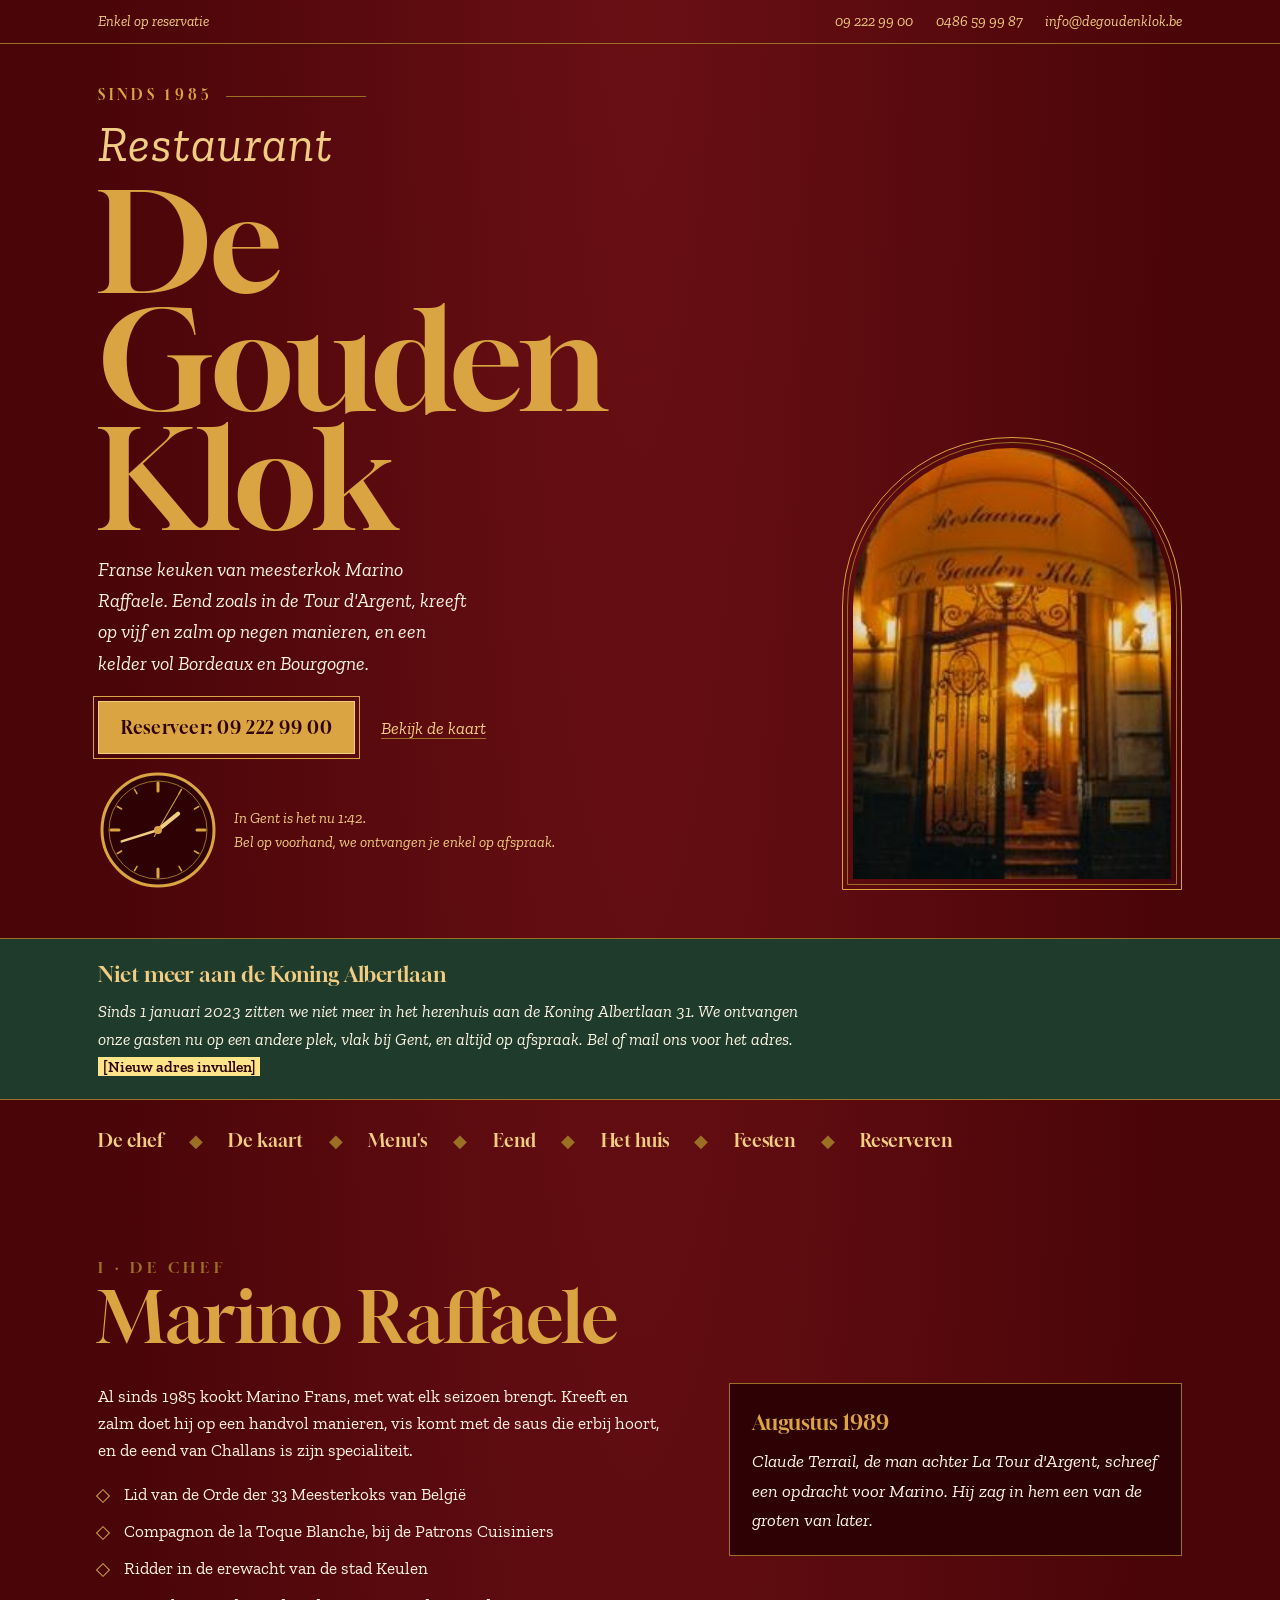
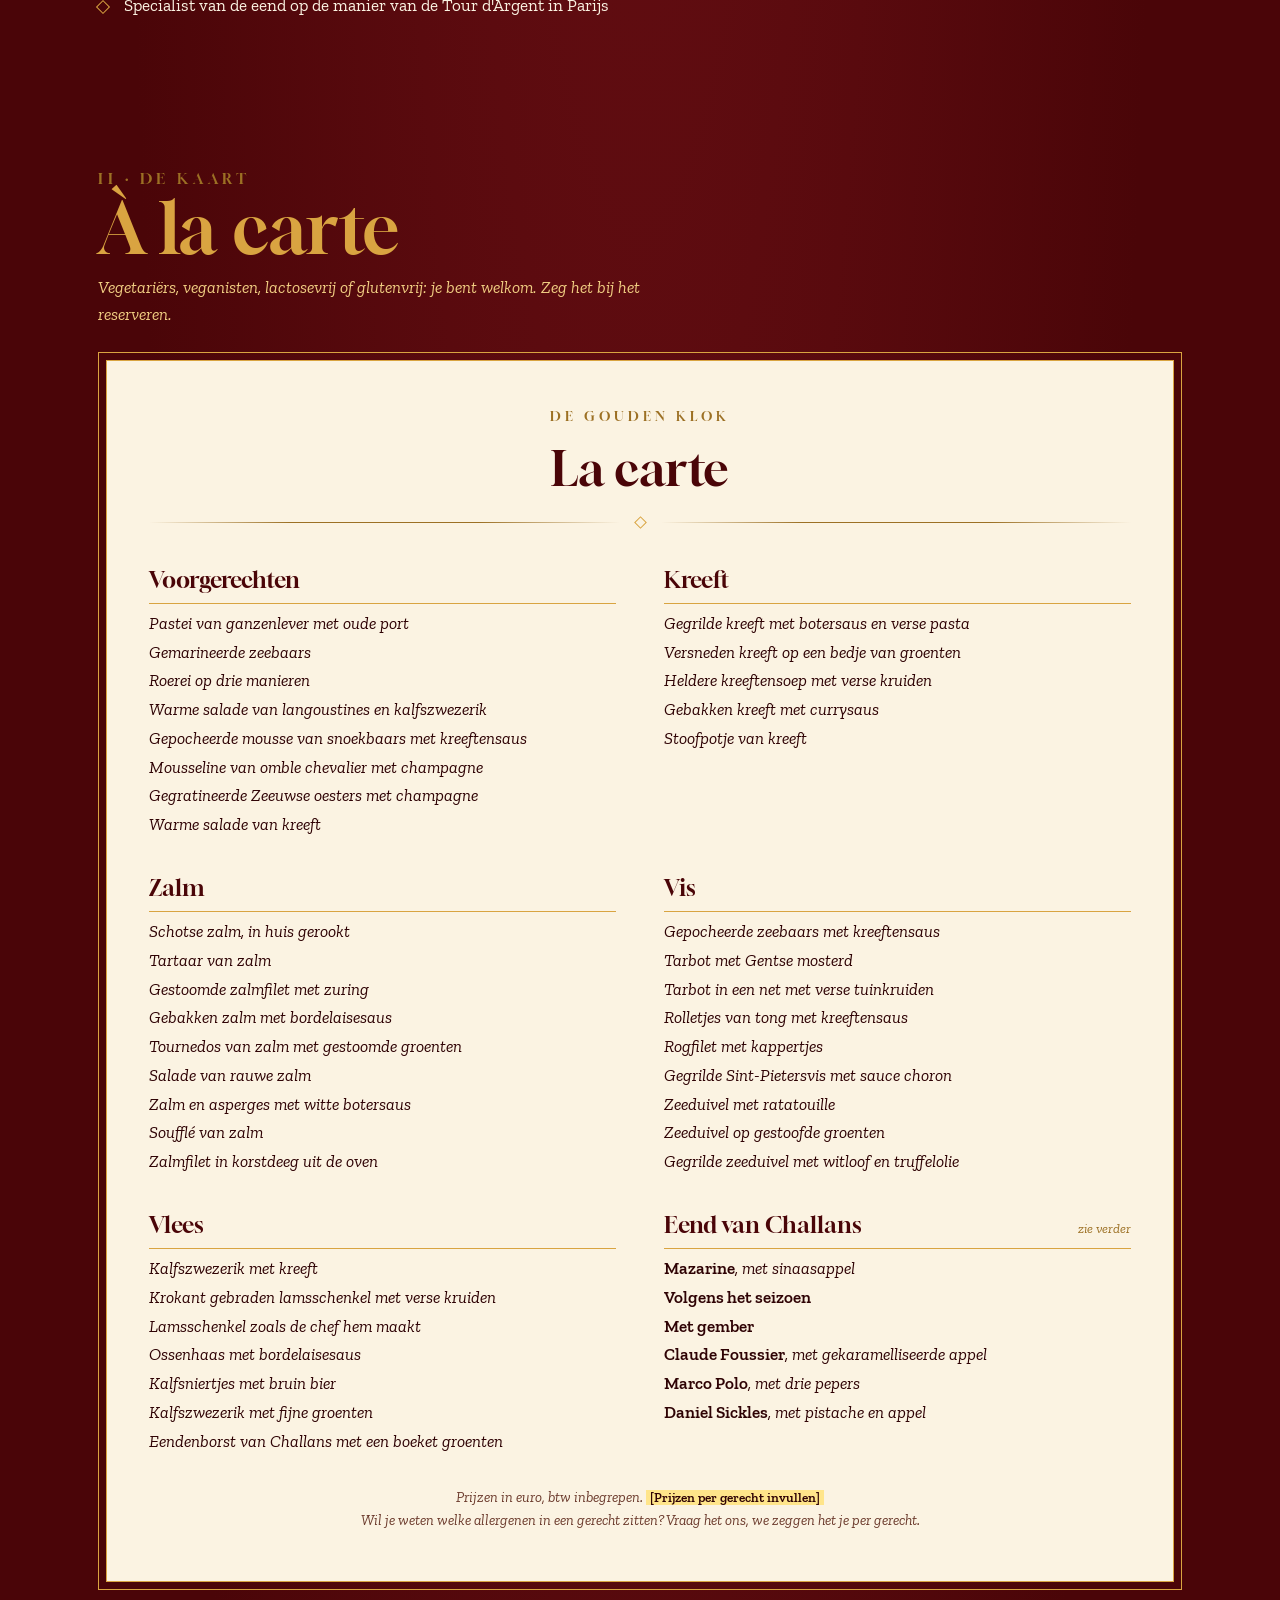
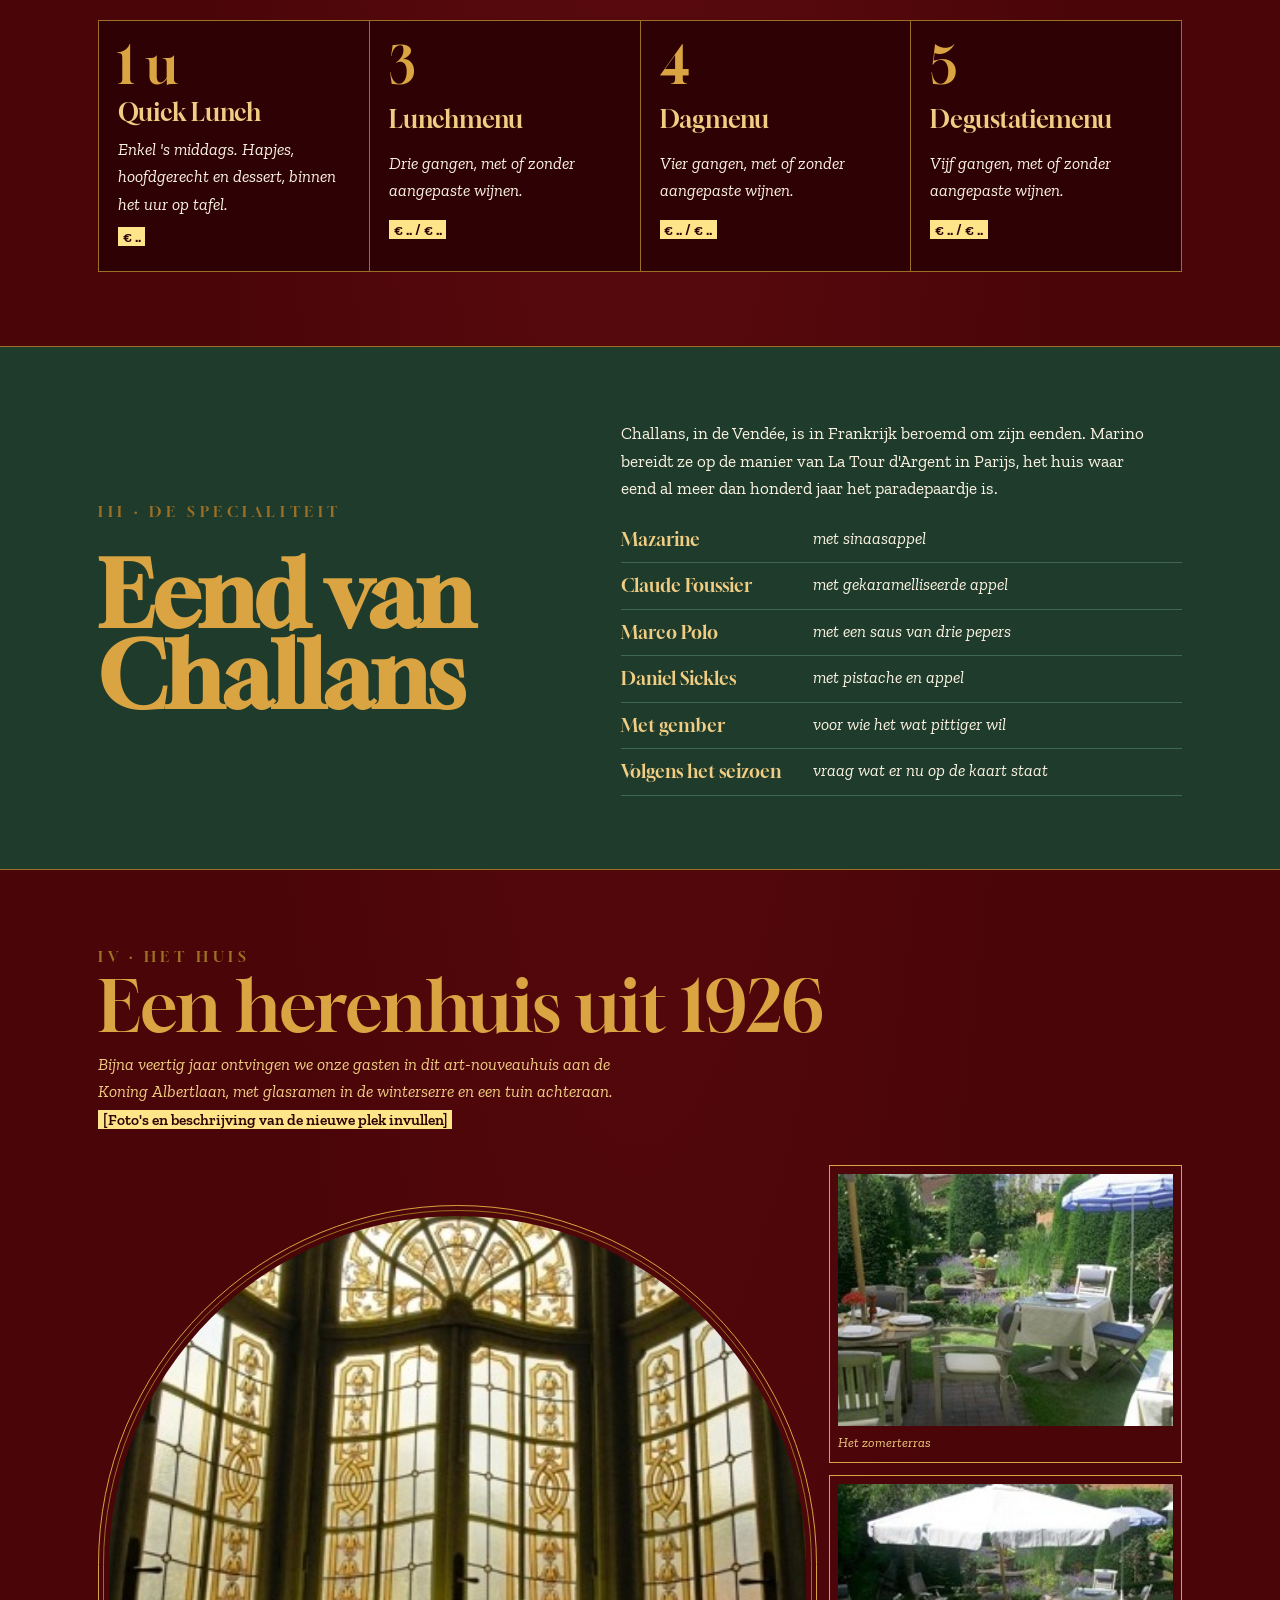
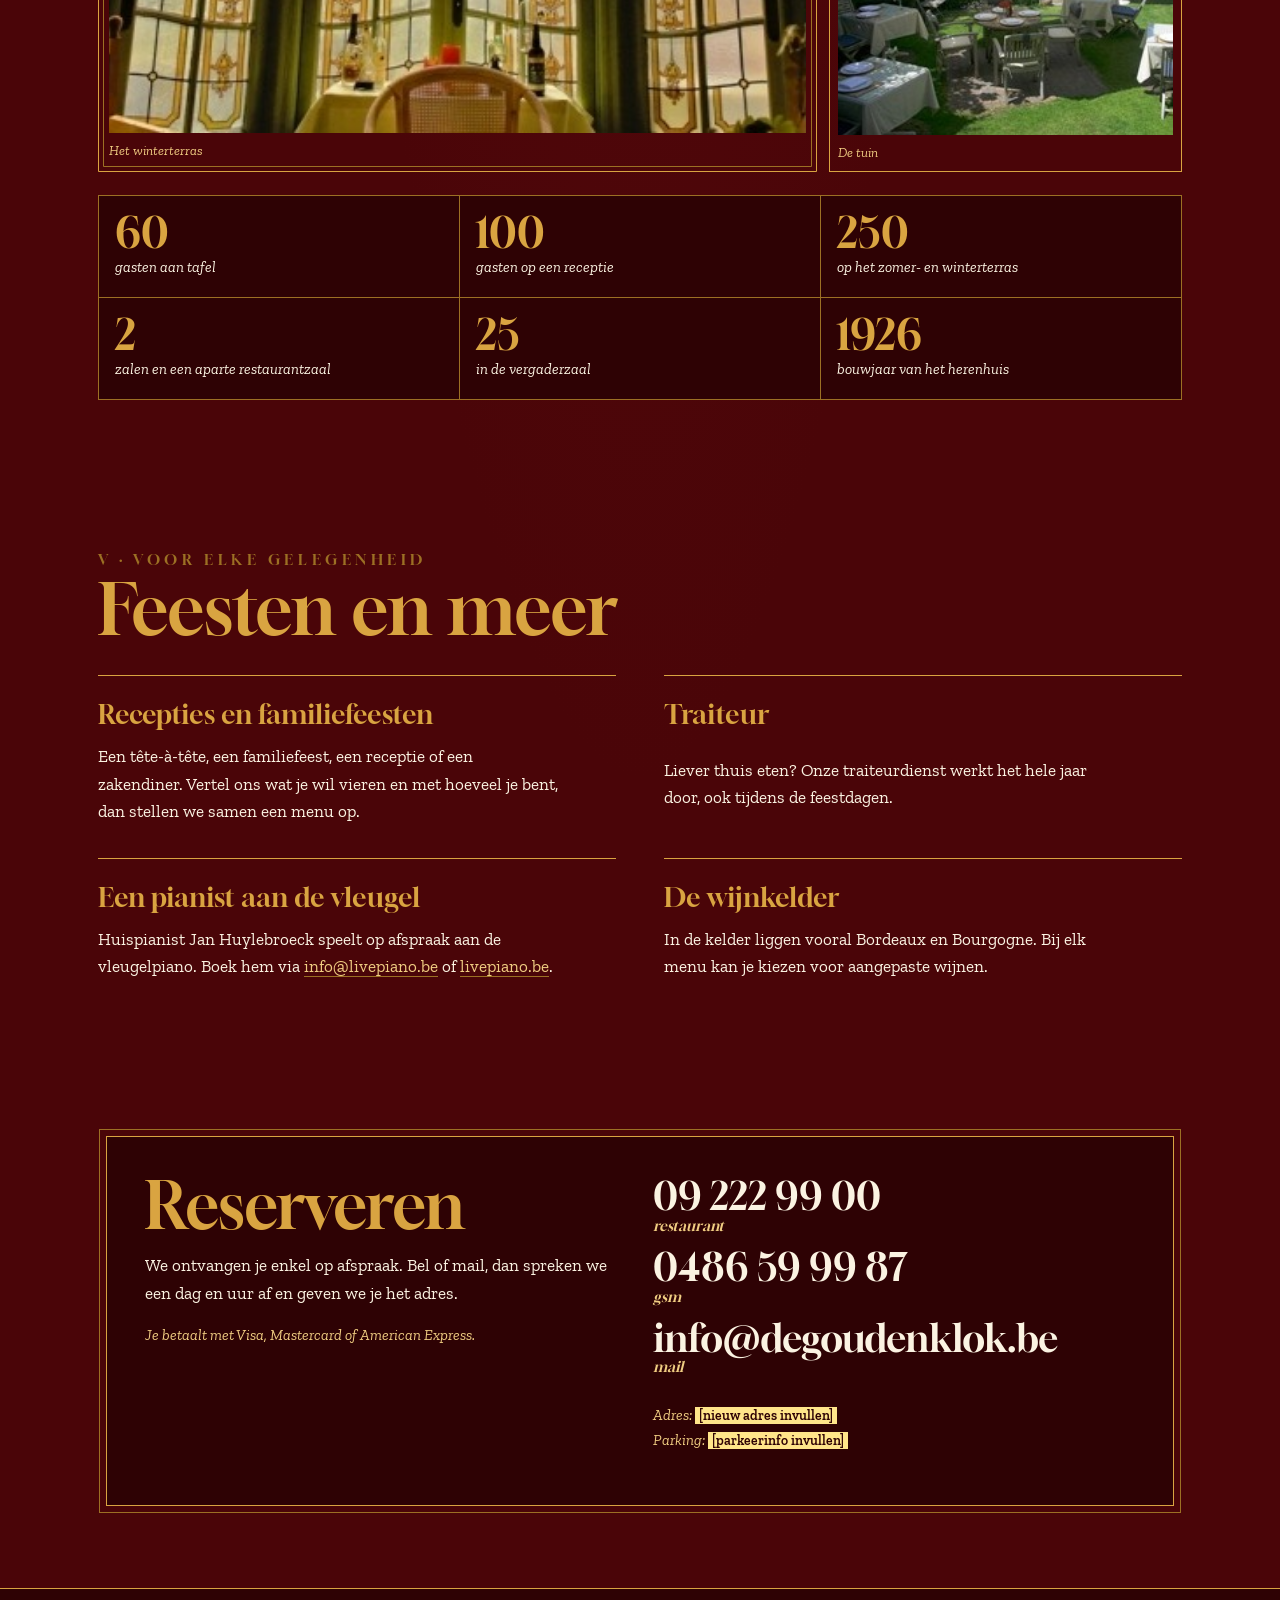
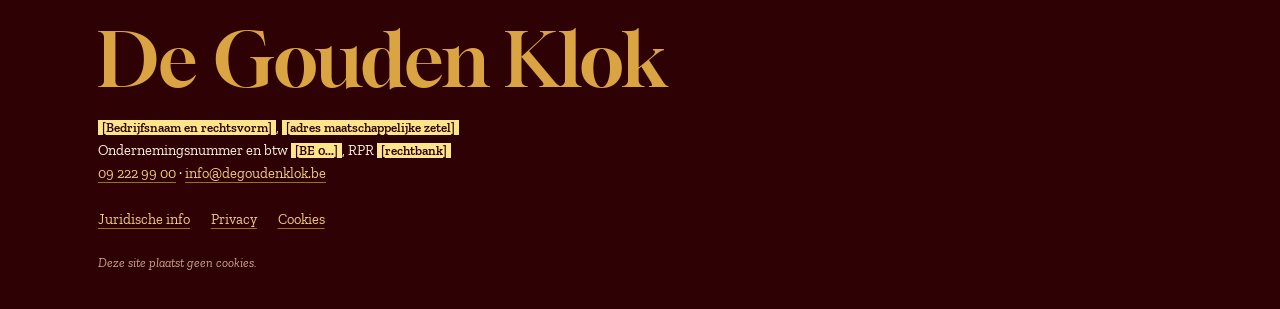
==== index.html @ b076da3f "Add files via upload" ====
<!doctype html>
<html lang="nl-BE">
<head>
<meta charset="utf-8">
<meta name="viewport" content="width=device-width, initial-scale=1, viewport-fit=cover">
<title>De Gouden Klok</title>
<meta name="claude:viewport-fit-sides" content="cover">
<meta name="description" content="De Gouden Klok, Frans restaurant van meesterkok Marino Raffaele sinds 1985. Eend van Challans, kreeft, zalm en vis. Enkel op reservatie: 09 222 99 00.">
<meta name="theme-color" content="#4A0508">
<link rel="icon" href="assets/img/klok.svg" type="image/svg+xml">
<link rel="stylesheet" href="assets/style.css">
</head>
<body>

<div class="lijn">
  <div class="wrap">
    <span>Enkel op reservatie</span>
    <span class="rechts">
      <a href="tel:+3292229900">09 222 99 00</a>
      <a href="tel:+32486599987">0486 59 99 87</a>
      <a href="mailto:info@degoudenklok.be">info@degoudenklok.be</a>
    </span>
  </div>
</div>

<header class="kop" id="top">
  <div class="wrap">
    <div class="kop-tekst">
      <p class="sinds">Sinds 1985</p>
      <h1><small>Restaurant</small>De Gouden Klok</h1>
      <p class="intro">Franse keuken van meesterkok Marino Raffaele. Eend zoals in de Tour d'Argent, kreeft op vijf en zalm op negen manieren, en een kelder vol Bordeaux en Bourgogne.</p>
      <div class="acties">
        <a class="knop" href="tel:+3292229900">Reserveer: 09 222 99 00</a>
        <a class="tekstlink" href="#kaart">Bekijk de kaart</a>
      </div>
      <div class="klok-hoek">
        <svg class="klok" viewBox="0 0 120 120" role="img" aria-label="Gouden klok met de huidige tijd in Gent" data-klok>
          <circle cx="60" cy="60" r="56" fill="#2E0204" stroke="#D9A441" stroke-width="3"/>
          <circle cx="60" cy="60" r="49" fill="none" stroke="#9C7024" stroke-width="1"/>
          <g stroke="#D9A441" stroke-linecap="round">
            <line x1="60" y1="13" x2="60" y2="21" stroke-width="3"/>
            <line x1="107" y1="60" x2="99" y2="60" stroke-width="3"/>
            <line x1="60" y1="107" x2="60" y2="99" stroke-width="3"/>
            <line x1="13" y1="60" x2="21" y2="60" stroke-width="3"/>
            <g stroke-width="1.5">
              <line x1="83.5" y1="19.3" x2="81" y2="23.6"/><line x1="100.7" y1="36.5" x2="96.4" y2="39"/>
              <line x1="100.7" y1="83.5" x2="96.4" y2="81"/><line x1="83.5" y1="100.7" x2="81" y2="96.4"/>
              <line x1="36.5" y1="100.7" x2="39" y2="96.4"/><line x1="19.3" y1="83.5" x2="23.6" y2="81"/>
              <line x1="19.3" y1="36.5" x2="23.6" y2="39"/><line x1="36.5" y1="19.3" x2="39" y2="23.6"/>
            </g>
          </g>
          <line class="wijzer" data-uur x1="60" y1="60" x2="60" y2="34" stroke="#F0CD82" stroke-width="4" stroke-linecap="round"/>
          <line class="wijzer" data-min x1="60" y1="60" x2="60" y2="22" stroke="#F0CD82" stroke-width="2.5" stroke-linecap="round"/>
          <line class="wijzer sec" data-sec x1="60" y1="68" x2="60" y2="18" stroke="#D9A441" stroke-width="1"/>
          <circle cx="60" cy="60" r="4" fill="#D9A441"/>
        </svg>
        <p>In Gent is het nu <span data-tijd>&nbsp;</span>.<br>Bel op voorhand, we ontvangen je enkel op afspraak.</p>
      </div>
    </div>
    <figure class="boog"><img src="assets/img/voordeur-luifel.jpg" alt="De verlichte voordeur met smeedijzer en de luifel met 'Restaurant De Gouden Klok'"></figure>
  </div>
</header>

<aside class="melding" aria-labelledby="verhuis-titel">
  <div class="wrap">
    <b id="verhuis-titel">Niet meer aan de Koning Albertlaan</b>
    <p>Sinds 1 januari 2023 zitten we niet meer in het herenhuis aan de Koning Albertlaan 31. We ontvangen onze gasten nu op een andere plek, vlak bij Gent, en altijd op afspraak. Bel of mail ons voor het adres. <span class="invullen">[Nieuw adres invullen]</span></p>
  </div>
</aside>

<nav class="wrap tafel" aria-label="Op deze pagina">
  <a href="#chef">De chef</a><span>&#9670;</span>
  <a href="#kaart">De kaart</a><span>&#9670;</span>
  <a href="#menus">Menu's</a><span>&#9670;</span>
  <a href="#eend">Eend</a><span>&#9670;</span>
  <a href="#huis">Het huis</a><span>&#9670;</span>
  <a href="#feest">Feesten</a><span>&#9670;</span>
  <a href="#reserveren">Reserveren</a>
</nav>

<main>
  <section class="wrap sectie" id="chef" aria-labelledby="chef-titel">
    <div class="titel">
      <span class="nr">I &middot; De chef</span>
      <h2 id="chef-titel">Marino Raffaele</h2>
    </div>
    <div class="chef">
      <div class="chef-tekst">
        <p>Al sinds 1985 kookt Marino Frans, met wat elk seizoen brengt. Kreeft en zalm doet hij op een handvol manieren, vis komt met de saus die erbij hoort, en de eend van Challans is zijn specialiteit.</p>
        <ul class="titels">
          <li>Lid van de Orde der 33 Meesterkoks van België</li>
          <li>Compagnon de la Toque Blanche, bij de Patrons Cuisiniers</li>
          <li>Ridder in de erewacht van de stad Keulen</li>
          <li>Specialist van de eend op de manier van de Tour d'Argent in Parijs</li>
        </ul>
      </div>
      <div class="citaat">
        <span class="citaat-kop">Augustus 1989</span>
        Claude Terrail, de man achter La Tour d'Argent, schreef een opdracht voor Marino. Hij zag in hem een van de groten van later.
      </div>
    </div>
  </section>

  <section class="wrap sectie" id="kaart" aria-labelledby="kaart-titel">
    <div class="titel">
      <span class="nr">II &middot; De kaart</span>
      <h2 id="kaart-titel">&Agrave; la carte</h2>
      <p>Vegetariërs, veganisten, lactosevrij of glutenvrij: je bent welkom. Zeg het bij het reserveren.</p>
    </div>

    <div class="kaart">
      <div class="kaart-kop">
        <span class="klein">De Gouden Klok</span>
        <h3>La carte</h3>
        <div class="sier" aria-hidden="true"><i></i></div>
      </div>
      <div class="gangen">
        <div class="gang">
          <h4>Voorgerechten</h4>
          <ul>
            <li>Pastei van ganzenlever met oude port</li>
            <li>Gemarineerde zeebaars</li>
            <li>Roerei op drie manieren</li>
            <li>Warme salade van langoustines en kalfszwezerik</li>
            <li>Gepocheerde mousse van snoekbaars met kreeftensaus</li>
            <li>Mousseline van omble chevalier met champagne</li>
            <li>Gegratineerde Zeeuwse oesters met champagne</li>
            <li>Warme salade van kreeft</li>
          </ul>
        </div>
        <div class="gang">
          <h4>Kreeft</h4>
          <ul>
            <li>Gegrilde kreeft met botersaus en verse pasta</li>
            <li>Versneden kreeft op een bedje van groenten</li>
            <li>Heldere kreeftensoep met verse kruiden</li>
            <li>Gebakken kreeft met currysaus</li>
            <li>Stoofpotje van kreeft</li>
          </ul>
        </div>
        <div class="gang">
          <h4>Zalm</h4>
          <ul>
            <li>Schotse zalm, in huis gerookt</li>
            <li>Tartaar van zalm</li>
            <li>Gestoomde zalmfilet met zuring</li>
            <li>Gebakken zalm met bordelaisesaus</li>
            <li>Tournedos van zalm met gestoomde groenten</li>
            <li>Salade van rauwe zalm</li>
            <li>Zalm en asperges met witte botersaus</li>
            <li>Soufflé van zalm</li>
            <li>Zalmfilet in korstdeeg uit de oven</li>
          </ul>
        </div>
        <div class="gang">
          <h4>Vis</h4>
          <ul>
            <li>Gepocheerde zeebaars met kreeftensaus</li>
            <li>Tarbot met Gentse mosterd</li>
            <li>Tarbot in een net met verse tuinkruiden</li>
            <li>Rolletjes van tong met kreeftensaus</li>
            <li>Rogfilet met kappertjes</li>
            <li>Gegrilde Sint-Pietersvis met sauce choron</li>
            <li>Zeeduivel met ratatouille</li>
            <li>Zeeduivel op gestoofde groenten</li>
            <li>Gegrilde zeeduivel met witloof en truffelolie</li>
          </ul>
        </div>
        <div class="gang">
          <h4>Vlees</h4>
          <ul>
            <li>Kalfszwezerik met kreeft</li>
            <li>Krokant gebraden lamsschenkel met verse kruiden</li>
            <li>Lamsschenkel zoals de chef hem maakt</li>
            <li>Ossenhaas met bordelaisesaus</li>
            <li>Kalfsniertjes met bruin bier</li>
            <li>Kalfszwezerik met fijne groenten</li>
            <li>Eendenborst van Challans met een boeket groenten</li>
          </ul>
        </div>
        <div class="gang">
          <h4>Eend van Challans <small>zie verder</small></h4>
          <ul>
            <li><b>Mazarine</b>, met sinaasappel</li>
            <li><b>Volgens het seizoen</b></li>
            <li><b>Met gember</b></li>
            <li><b>Claude Foussier</b>, met gekaramelliseerde appel</li>
            <li><b>Marco Polo</b>, met drie pepers</li>
            <li><b>Daniel Sickles</b>, met pistache en appel</li>
          </ul>
        </div>
      </div>
      <p class="kaart-voet">Prijzen in euro, btw inbegrepen. <span class="invullen">[Prijzen per gerecht invullen]</span><br>Wil je weten welke allergenen in een gerecht zitten? Vraag het ons, we zeggen het je per gerecht.</p>
    </div>

    <div class="formules" id="menus">
      <div class="formule">
        <span class="gangen-aantal">1 u</span>
        <h3>Quick Lunch</h3>
        <p>Enkel 's middags. Hapjes, hoofdgerecht en dessert, binnen het uur op tafel.</p>
        <p class="prijs"><span class="invullen">&euro; ..</span></p>
      </div>
      <div class="formule">
        <span class="gangen-aantal">3</span>
        <h3>Lunchmenu</h3>
        <p>Drie gangen, met of zonder aangepaste wijnen.</p>
        <p class="prijs"><span class="invullen">&euro; .. / &euro; ..</span></p>
      </div>
      <div class="formule">
        <span class="gangen-aantal">4</span>
        <h3>Dagmenu</h3>
        <p>Vier gangen, met of zonder aangepaste wijnen.</p>
        <p class="prijs"><span class="invullen">&euro; .. / &euro; ..</span></p>
      </div>
      <div class="formule">
        <span class="gangen-aantal">5</span>
        <h3>Degustatiemenu</h3>
        <p>Vijf gangen, met of zonder aangepaste wijnen.</p>
        <p class="prijs"><span class="invullen">&euro; .. / &euro; ..</span></p>
      </div>
    </div>
  </section>

  <section class="eend sectie" id="eend" aria-labelledby="eend-titel">
    <div class="wrap eend-raster">
      <div>
        <div class="titel">
          <span class="nr">III &middot; De specialiteit</span>
        </div>
        <h2 class="groot" id="eend-titel">Eend van Challans</h2>
      </div>
      <div class="eend-tekst">
        <p>Challans, in de Vendée, is in Frankrijk beroemd om zijn eenden. Marino bereidt ze op de manier van La Tour d'Argent in Parijs, het huis waar eend al meer dan honderd jaar het paradepaardje is.</p>
        <ul class="eend-lijst">
          <li><b>Mazarine</b><span>met sinaasappel</span></li>
          <li><b>Claude Foussier</b><span>met gekaramelliseerde appel</span></li>
          <li><b>Marco Polo</b><span>met een saus van drie pepers</span></li>
          <li><b>Daniel Sickles</b><span>met pistache en appel</span></li>
          <li><b>Met gember</b><span>voor wie het wat pittiger wil</span></li>
          <li><b>Volgens het seizoen</b><span>vraag wat er nu op de kaart staat</span></li>
        </ul>
      </div>
    </div>
  </section>

  <section class="wrap sectie" id="huis" aria-labelledby="huis-titel">
    <div class="titel">
      <span class="nr">IV &middot; Het huis</span>
      <h2 id="huis-titel">Een herenhuis uit 1926</h2>
      <p>Bijna veertig jaar ontvingen we onze gasten in dit art-nouveauhuis aan de Koning Albertlaan, met glasramen in de winterserre en een tuin achteraan. <span class="invullen">[Foto's en beschrijving van de nieuwe plek invullen]</span></p>
    </div>
    <div class="huis">
      <div class="huis-fotos">
        <figure class="boog"><img src="assets/img/glasramen-winterterras.jpg" alt="Gedekte tafel voor hoge art-nouveau glasramen met gouden lood"><figcaption>Het winterterras</figcaption></figure>
        <figure class="vierkant"><img src="assets/img/zomerterras-tuin.jpg" alt="Gedekte tafels met witte tafellakens in de tuin, tussen hagen en lavendel"><figcaption>Het zomerterras</figcaption></figure>
        <figure class="vierkant"><img src="assets/img/zomerterras-parasols.jpg" alt="Tafels onder witte parasols op het gras in de tuin"><figcaption>De tuin</figcaption></figure>
      </div>
      <div class="cijfers">
        <div><b>60</b><span>gasten aan tafel</span></div>
        <div><b>100</b><span>gasten op een receptie</span></div>
        <div><b>250</b><span>op het zomer- en winterterras</span></div>
        <div><b>2</b><span>zalen en een aparte restaurantzaal</span></div>
        <div><b>25</b><span>in de vergaderzaal</span></div>
        <div><b>1926</b><span>bouwjaar van het herenhuis</span></div>
      </div>
    </div>
  </section>

  <section class="wrap sectie" id="feest" aria-labelledby="feest-titel">
    <div class="titel">
      <span class="nr">V &middot; Voor elke gelegenheid</span>
      <h2 id="feest-titel">Feesten en meer</h2>
    </div>
    <div class="extras">
      <div class="extra">
        <h3>Recepties en familiefeesten</h3>
        <p>Een tête-à-tête, een familiefeest, een receptie of een zakendiner. Vertel ons wat je wil vieren en met hoeveel je bent, dan stellen we samen een menu op.</p>
      </div>
      <div class="extra">
        <h3>Traiteur</h3>
        <p>Liever thuis eten? Onze traiteurdienst werkt het hele jaar door, ook tijdens de feestdagen.</p>
      </div>
      <div class="extra">
        <h3>Een pianist aan de vleugel</h3>
        <p>Huispianist Jan Huylebroeck speelt op afspraak aan de vleugelpiano. Boek hem via <a href="mailto:info@livepiano.be">info@livepiano.be</a> of <a href="http://www.livepiano.be" target="_blank" rel="noopener">livepiano.be</a>.</p>
      </div>
      <div class="extra">
        <h3>De wijnkelder</h3>
        <p>In de kelder liggen vooral Bordeaux en Bourgogne. Bij elk menu kan je kiezen voor aangepaste wijnen.</p>
      </div>
    </div>
  </section>

  <section class="wrap sectie" id="reserveren" aria-labelledby="reserveer-titel">
    <div class="reserveer">
      <div class="reserveer-tekst">
        <h2 id="reserveer-titel">Reserveren</h2>
        <p>We ontvangen je enkel op afspraak. Bel of mail, dan spreken we een dag en uur af en geven we je het adres.</p>
        <p class="betalen">Je betaalt met Visa, Mastercard of American Express.</p>
      </div>
      <div class="nummers">
        <a href="tel:+3292229900">09 222 99 00<small>restaurant</small></a>
        <a href="tel:+32486599987">0486 59 99 87<small>gsm</small></a>
        <a href="mailto:info@degoudenklok.be">info@degoudenklok.be<small>mail</small></a>
        <p class="betalen">Adres: <span class="invullen">[nieuw adres invullen]</span><br>Parking: <span class="invullen">[parkeerinfo invullen]</span></p>
      </div>
    </div>
  </section>
</main>

<footer class="voet">
  <div class="wrap">
    <p class="voet-naam">De Gouden Klok</p>
    <div>
      <p><span class="invullen">[Bedrijfsnaam en rechtsvorm]</span>, <span class="invullen">[adres maatschappelijke zetel]</span></p>
      <p>Ondernemingsnummer en btw <span class="invullen">[BE 0...]</span>, RPR <span class="invullen">[rechtbank]</span></p>
      <p><a href="tel:+3292229900">09 222 99 00</a> &middot; <a href="mailto:info@degoudenklok.be">info@degoudenklok.be</a></p>
    </div>
    <div class="voet-links">
      <a href="juridische-info.html">Juridische info</a>
      <a href="privacy.html">Privacy</a>
      <a href="cookies.html">Cookies</a>
    </div>
    <p class="klein">Deze site plaatst geen cookies.</p>
  </div>
</footer>

<div class="belbalk">
  <a href="tel:+3292229900">Bel om te reserveren</a>
  <a href="mailto:info@degoudenklok.be">Mail ons</a>
</div>

<script src="assets/script.js"></script>
</body>
</html>
---- assets/style.css ----
/* De Gouden Klok
   Opbouw: de pagina is hun menukaart. Bordeaux zoals hun oude site, goud voor lijnen en titels,
   en het flessengroen van het lood in hun glasramen als derde kleur. Foto's in de boog van die ramen.
   Letters: Gloock voor titels, Zilla Slab cursief voor de tekst, zoals de schuine letters die ze altijd gebruikten.
   Eigen detail: een gouden klok die de echte tijd in Gent toont. */

@font-face { font-family: "Gloock"; src: url("fonts/gloock-400.woff2") format("woff2"); font-weight: 400; font-display: swap; }
@font-face { font-family: "Zilla Slab"; src: url("fonts/zilla-slab-400-normal.woff2") format("woff2"); font-weight: 400; font-display: swap; }
@font-face { font-family: "Zilla Slab"; src: url("fonts/zilla-slab-400-italic.woff2") format("woff2"); font-weight: 400; font-style: italic; font-display: swap; }
@font-face { font-family: "Zilla Slab"; src: url("fonts/zilla-slab-600-normal.woff2") format("woff2"); font-weight: 600; font-display: swap; }

:root {
  --bordeaux: #4A0508;
  --bordeaux-diep: #2E0204;
  --bordeaux-licht: #6B1015;
  --goud: #D9A441;
  --goud-licht: #F0CD82;
  --goud-donker: #9C7024;
  --lood: #1F3B2C;
  --lood-licht: #3E6650;
  --ivoor: #FBF3E2;
  --kop: "Gloock", "Didot", "Bodoni 72", Georgia, serif;
  --tekst: "Zilla Slab", Rockwell, Georgia, serif;
  color-scheme: dark;
}

* { box-sizing: border-box; }
html { scroll-behavior: smooth; }
body {
  margin: 0;
  background: var(--bordeaux);
  background-image: radial-gradient(ellipse at 50% -10%, var(--bordeaux-licht), transparent 60%);
  background-repeat: no-repeat;
  color: var(--ivoor);
  font-family: var(--tekst);
  font-size: 1.07rem;
  line-height: 1.6;
  padding-bottom: 76px;
}
img { max-width: 100%; display: block; }
a { color: var(--goud-licht); text-decoration-color: var(--goud-donker); text-underline-offset: 4px; }
a:hover { color: var(--wit, #fff); }
:focus-visible { outline: 2px solid var(--goud-licht); outline-offset: 4px; }
.wrap {
  max-width: 1120px;
  margin-inline: auto;
  padding-left: max(18px, env(safe-area-inset-left, 0px));
  padding-right: max(18px, env(safe-area-inset-right, 0px));
}
em, .cursief { font-style: italic; }

/* ---------- contactlijn ---------- */
.lijn {
  border-bottom: 1px solid var(--goud-donker);
  font-size: .92rem;
  font-style: italic;
  color: var(--goud-licht);
}
.lijn .wrap { display: flex; flex-wrap: wrap; justify-content: space-between; gap: .3rem 1.4rem; padding-block: .6rem; }
.lijn .rechts { display: flex; flex-wrap: wrap; gap: .3rem 1.4rem; }
.lijn a { text-decoration: none; }

/* ---------- kop ---------- */
.kop { padding-block: 2.6rem 3rem; }
.kop .wrap { display: grid; gap: 2.2rem; align-items: end; }
.kop-tekst { display: grid; gap: 1rem; min-width: 0; }
.sinds { font-family: var(--kop); color: var(--goud); letter-spacing: .3em; text-transform: uppercase; font-size: .85rem; margin: 0; display: flex; align-items: center; gap: .8rem; }
.sinds::after { content: ""; flex: 1; max-width: 140px; height: 1px; background: var(--goud-donker); }
.kop h1 {
  font-family: var(--kop);
  font-weight: 400;
  color: var(--goud);
  font-size: clamp(3.6rem, 15vw, 8.6rem);
  line-height: .86;
  margin: 0;
  letter-spacing: -.01em;
}
.kop h1 small { display: block; font-size: .36em; color: var(--goud-licht); font-style: italic; font-family: var(--tekst); letter-spacing: .02em; margin-bottom: .35em; }
.kop p.intro { font-style: italic; font-size: 1.22rem; max-width: 34ch; margin: 0; color: var(--ivoor); }
.acties { display: flex; flex-wrap: wrap; gap: .9rem 1.6rem; align-items: center; margin-top: .4rem; }

.knop {
  display: inline-flex; align-items: center; gap: .8rem;
  font-family: var(--kop); font-size: 1.15rem; letter-spacing: .03em;
  color: var(--bordeaux-diep); background: var(--goud);
  text-decoration: none;
  padding: .7rem 1.4rem .65rem;
  border: 1px solid var(--goud-licht);
  outline: 1px solid var(--goud);
  outline-offset: 4px;
  transition: background .2s;
}
.knop:hover { background: var(--goud-licht); color: var(--bordeaux-diep); }
.tekstlink { font-style: italic; font-size: 1.1rem; }

/* boog zoals hun glasramen */
.boog {
  margin: 0;
  border: 1px solid var(--goud);
  padding: 10px;
  border-radius: 999px 999px 0 0;
  position: relative;
}
.boog img { width: 100%; height: 100%; object-fit: cover; border-radius: 999px 999px 0 0; }
.boog::after {
  content: ""; position: absolute; inset: 4px;
  border: 1px solid var(--goud-donker);
  border-radius: 999px 999px 0 0;
  pointer-events: none;
}
.kop .boog { width: min(340px, 86%); aspect-ratio: 3 / 4; justify-self: end; }

/* ---------- melding verhuis ---------- */
.melding {
  background: var(--lood);
  border-block: 1px solid var(--goud-donker);
}
.melding .wrap { display: grid; gap: .4rem; padding-block: 1.2rem; }
.melding b { font-family: var(--kop); font-weight: 400; color: var(--goud-licht); font-size: 1.3rem; }
.melding p { margin: 0; max-width: 70ch; font-style: italic; }

/* ---------- inhoudstafel als op een menukaart ---------- */
.tafel {
  display: flex; flex-wrap: wrap; gap: .2rem 1.6rem;
  padding-block: 1.6rem;
  font-family: var(--kop); font-size: 1.15rem;
}
.tafel a { text-decoration: none; color: var(--goud-licht); }
.tafel a:hover { color: var(--ivoor); }
.tafel span { color: var(--goud-donker); }

/* ---------- secties ---------- */
.sectie { padding-block: 3.4rem; }
.titel { display: grid; gap: .3rem; margin-bottom: 2rem; }
.titel .nr { font-family: var(--kop); color: var(--goud-donker); font-size: .95rem; letter-spacing: .3em; text-transform: uppercase; }
.titel h2 { font-family: var(--kop); font-weight: 400; color: var(--goud); font-size: clamp(2.4rem, 7vw, 4.4rem); line-height: .95; margin: 0; }
.titel p { margin: .4rem 0 0; max-width: 56ch; font-style: italic; color: var(--goud-licht); }

/* sierlijn: twee lijnen met een ruit */
.sier { display: flex; align-items: center; gap: 1rem; color: var(--goud); margin-block: .5rem; }
.sier::before, .sier::after { content: ""; flex: 1; height: 1px; background: linear-gradient(90deg, transparent, var(--goud-donker) 30%, var(--goud-donker) 70%, transparent); }
.sier i { width: 9px; height: 9px; border: 1px solid var(--goud); transform: rotate(45deg); }

/* chef */
.chef { display: grid; gap: 2.4rem; align-items: start; }
.chef-tekst { display: grid; gap: 1rem; min-width: 0; }
.chef-tekst p { margin: 0; max-width: 60ch; }
.titels { list-style: none; margin: 0; padding: 0; display: grid; gap: .6rem; }
.titels li { padding-left: 1.6rem; position: relative; }
.titels li::before { content: ""; position: absolute; left: 0; top: .6em; width: 8px; height: 8px; border: 1px solid var(--goud); transform: rotate(45deg); }
.citaat {
  margin: 0; padding: 1.4rem 1.4rem 1.2rem;
  border: 1px solid var(--goud-donker);
  background: var(--bordeaux-diep);
  font-style: italic; font-size: 1.15rem;
  position: relative;
}
.citaat-kop { display: block; margin-bottom: .5rem; font-style: normal; font-family: var(--kop); color: var(--goud); font-size: 1.3rem; }

/* ---------- de kaart ---------- */
.kaart {
  background: var(--ivoor);
  color: var(--bordeaux-diep);
  border: 1px solid var(--goud);
  outline: 1px solid var(--goud);
  outline-offset: 7px;
  margin: 8px;
  padding: 2rem 1.3rem 2.2rem;
  position: relative;
}
.kaart-kop { text-align: center; display: grid; gap: .2rem; margin-bottom: 1.6rem; }
.kaart-kop .klein { font-family: var(--kop); letter-spacing: .3em; text-transform: uppercase; color: var(--goud-donker); font-size: .82rem; }
.kaart-kop h3 { font-family: var(--kop); font-weight: 400; font-size: clamp(2rem, 6vw, 3rem); margin: 0; color: var(--bordeaux); }
.gangen { display: grid; gap: 2rem 3rem; }
.gang h4 {
  font-family: var(--kop); font-weight: 400; font-size: 1.45rem; color: var(--bordeaux);
  margin: 0 0 .5rem; padding-bottom: .3rem; border-bottom: 1px solid var(--goud);
  display: flex; justify-content: space-between; align-items: baseline; gap: 1rem;
}
.gang h4 small { font-family: var(--tekst); font-style: italic; font-size: .85rem; color: var(--goud-donker); }
.gang ul { list-style: none; margin: 0; padding: 0; display: grid; gap: .3rem; }
.gang li { font-style: italic; line-height: 1.4; }
.gang li b { font-style: normal; font-weight: 600; }
.kaart-voet { margin: 2rem 0 0; text-align: center; font-size: .92rem; font-style: italic; color: #6B3A2C; }
.kaart .invullen { color: var(--bordeaux-diep); }

/* menuformules */
.formules { display: grid; gap: 1px; background: var(--goud-donker); border: 1px solid var(--goud-donker); margin-top: 2.4rem; }
.formule { background: var(--bordeaux-diep); padding: 1.3rem 1.2rem; display: grid; gap: .3rem; min-width: 0; }
.formule .gangen-aantal { font-family: var(--kop); font-size: 3.2rem; line-height: .9; color: var(--goud); }
.formule h3 { font-family: var(--kop); font-weight: 400; margin: 0; font-size: 1.5rem; color: var(--goud-licht); }
.formule p { margin: 0; font-style: italic; }
.formule .prijs { font-style: normal; font-weight: 600; color: var(--goud-licht); }

/* eend */
.eend { background: var(--lood); border-block: 1px solid var(--goud-donker); }
.eend-raster { display: grid; gap: 2rem; align-items: center; }
.eend .groot { font-family: var(--kop); color: var(--goud); font-size: clamp(2.6rem, 9vw, 5.6rem); line-height: .9; margin: 0; }
.eend p { margin: 0; max-width: 54ch; }
.eend-lijst { display: grid; gap: .5rem; list-style: none; margin: 0; padding: 0; }
.eend-lijst li { display: grid; grid-template-columns: minmax(0, 11rem) minmax(0, 1fr); gap: .2rem 1rem; border-bottom: 1px solid var(--lood-licht); padding-bottom: .5rem; }
.eend-lijst b { font-family: var(--kop); font-weight: 400; color: var(--goud-licht); font-size: 1.15rem; }
.eend-lijst span { font-style: italic; }

/* huis */
.huis { display: grid; gap: 1.4rem; }
.huis-fotos { display: grid; grid-template-columns: repeat(6, minmax(0, 1fr)); gap: 12px; align-items: end; }
.huis-fotos .boog { grid-column: span 6; aspect-ratio: 3 / 2; }
.huis-fotos .vierkant { margin: 0; border: 1px solid var(--goud); padding: 8px; grid-column: span 3; }
.huis-fotos .vierkant img { width: 100%; aspect-ratio: 4 / 3; object-fit: cover; }
.huis-fotos figcaption, .boog figcaption { font-size: .85rem; font-style: italic; color: var(--goud-licht); padding-top: .4rem; }
.cijfers { display: grid; grid-template-columns: repeat(2, minmax(0, 1fr)); gap: 1px; background: var(--goud-donker); border: 1px solid var(--goud-donker); }
.cijfers div { background: var(--bordeaux-diep); padding: 1rem; min-width: 0; }
.cijfers b { display: block; font-family: var(--kop); font-weight: 400; font-size: 2.6rem; line-height: 1; color: var(--goud); }
.cijfers span { font-style: italic; font-size: .95rem; }

/* extra's */
.extras { display: grid; gap: 1.6rem; }
.extra { border-top: 1px solid var(--goud); padding-top: 1rem; display: grid; gap: .5rem; }
.extra h3 { font-family: var(--kop); font-weight: 400; font-size: 1.7rem; color: var(--goud); margin: 0; }
.extra p { margin: 0; max-width: 46ch; }

/* reserveren */
.reserveer { border: 1px solid var(--goud); outline: 1px solid var(--goud-donker); outline-offset: 6px; margin: 8px; padding: 1.6rem 1.3rem; display: grid; gap: 1.6rem; background: var(--bordeaux-diep); }
.reserveer h2 { font-family: var(--kop); font-weight: 400; color: var(--goud); font-size: clamp(2.4rem, 7vw, 4rem); line-height: .95; margin: 0; }
.nummers { display: grid; gap: .8rem; }
.nummers a { font-family: var(--kop); font-size: clamp(1.6rem, 5vw, 2.4rem); text-decoration: none; color: var(--ivoor); line-height: 1.1; }
.nummers a:hover { color: var(--goud-licht); }
.nummers small { display: block; font-style: italic; color: var(--goud-licht); font-size: .9rem; }
.betalen { font-style: italic; font-size: .95rem; color: var(--goud-licht); }

/* ---------- gouden klok ---------- */
.klok { width: 120px; height: 120px; flex: none; }
.klok .wijzer { transform-origin: 60px 60px; }
.klok .sec { transition: transform .3s cubic-bezier(.3, 1.6, .5, 1); }
.klok-hoek { display: flex; align-items: center; gap: 1rem; }
.klok-hoek p { margin: 0; font-style: italic; font-size: .95rem; color: var(--goud-licht); }

/* ---------- voet ---------- */
.voet { border-top: 1px solid var(--goud); background: var(--bordeaux-diep); font-size: .9rem; }
.voet .wrap { display: grid; gap: 1.4rem; padding-block: 2.4rem 2.2rem; }
.voet-naam { font-family: var(--kop); color: var(--goud); font-size: clamp(2.4rem, 9vw, 4.6rem); line-height: .9; margin: 0; }
.voet p { margin: 0; }
.voet-links { display: flex; flex-wrap: wrap; gap: .4rem 1.3rem; }
.voet .klein { font-size: .8rem; color: #CBA88A; font-style: italic; }

.invullen { background: #FFE58A; color: var(--bordeaux-diep); padding: 0 .3em; font-style: normal; font-weight: 600; font-size: .9em; }

/* ---------- vaste balk gsm ---------- */
.belbalk {
  position: fixed; left: 0; right: 0; bottom: 0; z-index: 20;
  display: grid; grid-template-columns: minmax(0, 1fr) minmax(0, 1fr); gap: 1px;
  background: var(--goud-donker);
  border-top: 1px solid var(--goud);
  padding-bottom: env(safe-area-inset-bottom, 0px);
}
.belbalk a {
  background: var(--bordeaux-diep); color: var(--goud-licht);
  text-align: center; text-decoration: none;
  font-family: var(--kop); font-size: 1.1rem;
  padding: .9rem .5rem;
}
.belbalk a:first-child { background: var(--goud); color: var(--bordeaux-diep); }
.belbalk a:first-child { padding-left: max(.5rem, env(safe-area-inset-left, 0px)); }
.belbalk a:last-child { padding-right: max(.5rem, env(safe-area-inset-right, 0px)); }

/* ---------- breder ---------- */
@media (min-width: 720px) {
  .gangen { grid-template-columns: repeat(2, minmax(0, 1fr)); }
  .kaart { padding: 2.8rem 2.6rem 3rem; }
  .formules { grid-template-columns: repeat(2, minmax(0, 1fr)); }
  .cijfers { grid-template-columns: repeat(3, minmax(0, 1fr)); }
  .extras { grid-template-columns: repeat(2, minmax(0, 1fr)); gap: 2rem 3rem; }
  .huis-fotos .boog { grid-column: span 4; grid-row: span 2; aspect-ratio: 4 / 3; }
  .huis-fotos .vierkant { grid-column: span 2; }
  .reserveer { grid-template-columns: minmax(0, 1fr) minmax(0, 1fr); padding: 2.4rem; align-items: start; }
}
@media (min-width: 980px) {
  body { padding-bottom: 0; }
  .belbalk { display: none; }
  .kop .wrap { grid-template-columns: minmax(0, 1.4fr) minmax(0, 1fr); }
  .chef { grid-template-columns: minmax(0, 1.25fr) minmax(0, 1fr); gap: 4rem; }
  .eend-raster { grid-template-columns: minmax(0, .9fr) minmax(0, 1.1fr); gap: 4rem; }
  .formules { grid-template-columns: repeat(4, minmax(0, 1fr)); }
  .sectie { padding-block: 4.6rem; }
}

@media (prefers-reduced-motion: reduce) {
  html { scroll-behavior: auto; }
  .klok .sec { transition: none; }
}

/* ---------- juridische pagina's ---------- */
.jur-pagina { padding-bottom: 0; }
.jur-kop { display: flex; flex-wrap: wrap; justify-content: space-between; align-items: center; gap: 1rem; padding-block: 1.2rem; border-bottom: 1px solid var(--goud-donker); }
.jur-kop .naam { font-family: var(--kop); color: var(--goud); font-size: 1.9rem; text-decoration: none; }
.jur-kop .knop { font-size: 1rem; padding: .5rem 1rem .45rem; }
.jur { max-width: 800px; padding-block: 2rem 3.4rem; }
.jur-paneel { background: var(--ivoor); color: var(--bordeaux-diep); border: 1px solid var(--goud); outline: 1px solid var(--goud); outline-offset: 6px; margin: 8px; padding: 1.6rem 1.3rem 2rem; }
.jur h1 { font-family: var(--kop); font-weight: 400; color: var(--bordeaux); font-size: clamp(2.4rem, 7vw, 3.6rem); line-height: .95; margin: 0 0 1.2rem; }
.jur h2 { font-family: var(--kop); font-weight: 400; color: var(--bordeaux); font-size: 1.5rem; margin: 2rem 0 .4rem; padding-bottom: .2rem; border-bottom: 1px solid var(--goud); }
.jur-paneel a { color: var(--bordeaux); font-weight: 600; }
.jur p, .jur li { max-width: 68ch; }
.jur dl { display: grid; grid-template-columns: minmax(0, 13rem) minmax(0, 1fr); gap: .5rem 1.2rem; margin: 0; }
.jur dt { font-weight: 600; }
.jur dd { margin: 0; font-style: italic; }
@media (max-width: 520px) { .jur dl { grid-template-columns: 1fr; gap: .1rem; } .jur dd { margin-bottom: .7rem; } }
.jur table { border-collapse: collapse; width: 100%; font-size: .95rem; }
.jur th, .jur td { border-bottom: 1px solid #E2CFA6; padding: .5rem .4rem; text-align: left; vertical-align: top; }
.tabel-scroll { overflow-x: auto; }
.terug { font-style: italic; display: inline-block; margin-bottom: 1rem; }
.eend-tekst { display: grid; gap: 1.4rem; min-width: 0; }
.reserveer-tekst { display: grid; gap: 1rem; align-content: start; min-width: 0; }
.reserveer-tekst p { margin: 0; }
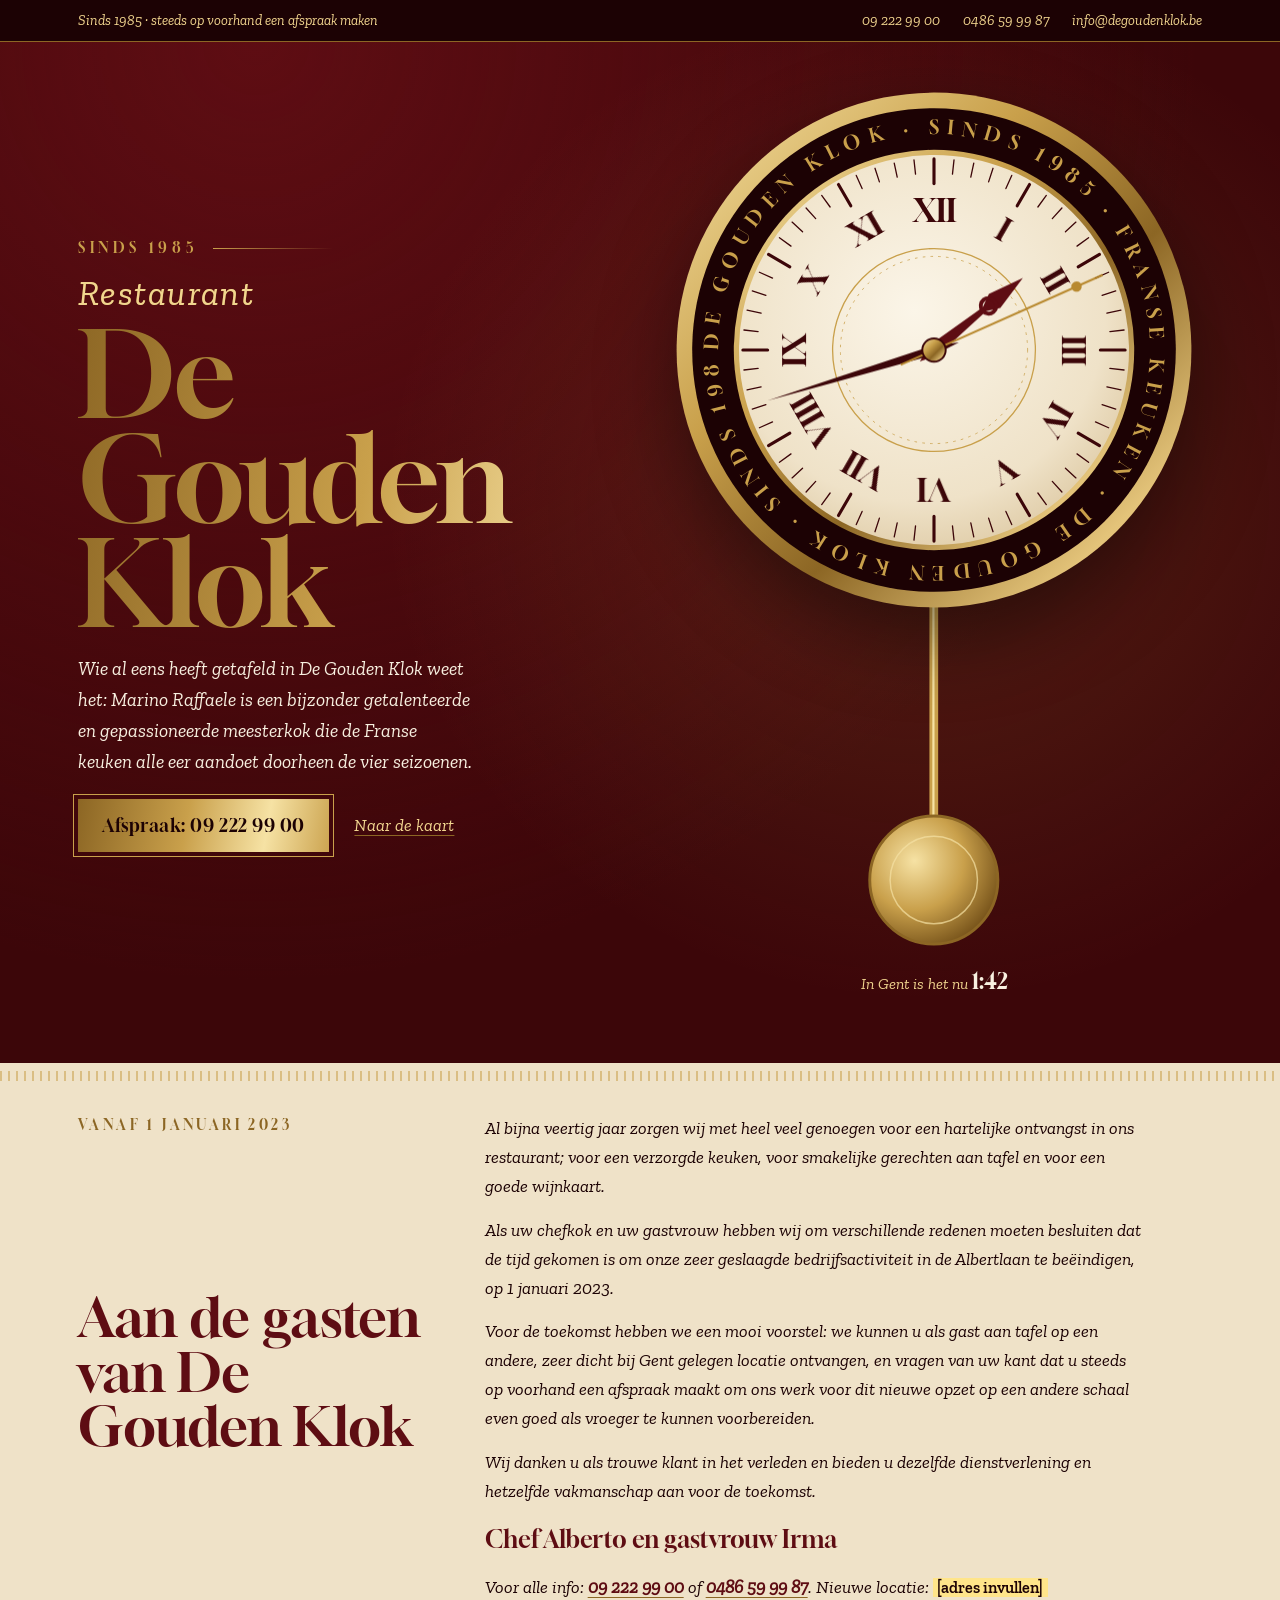
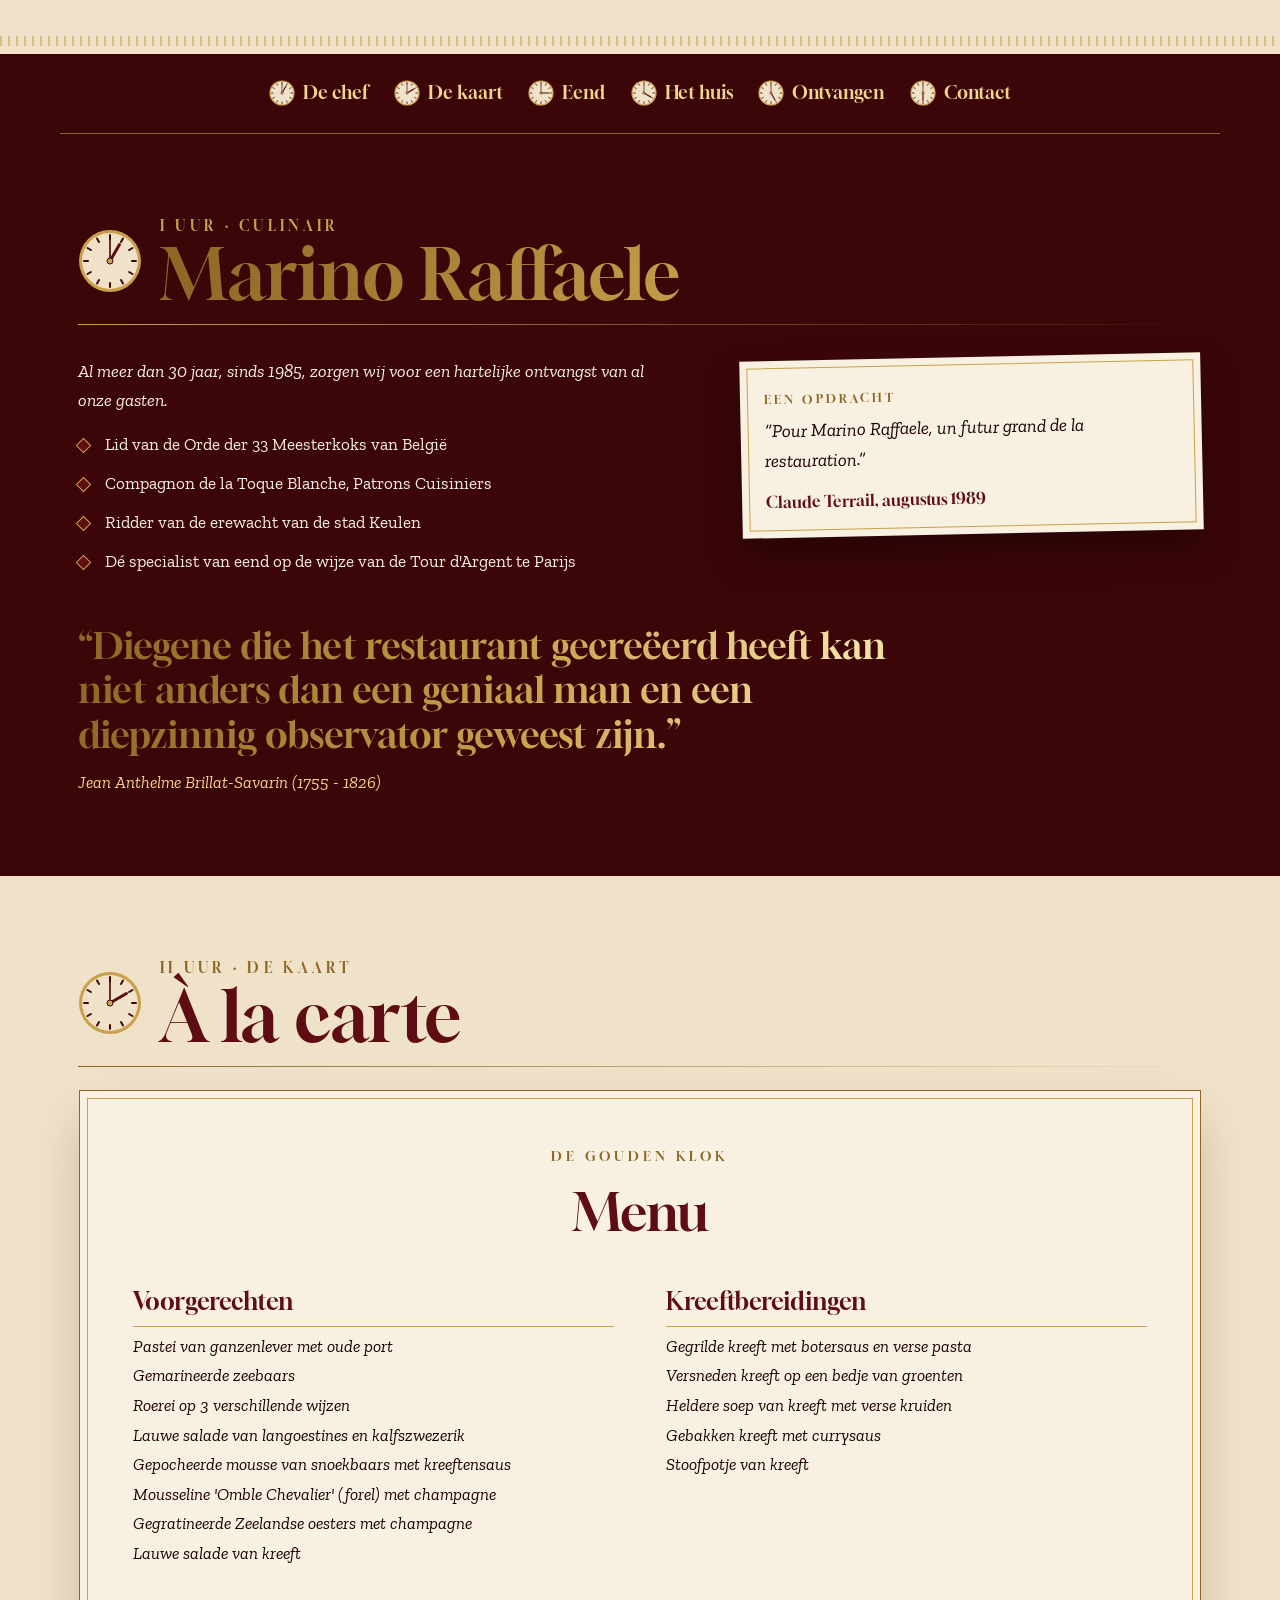
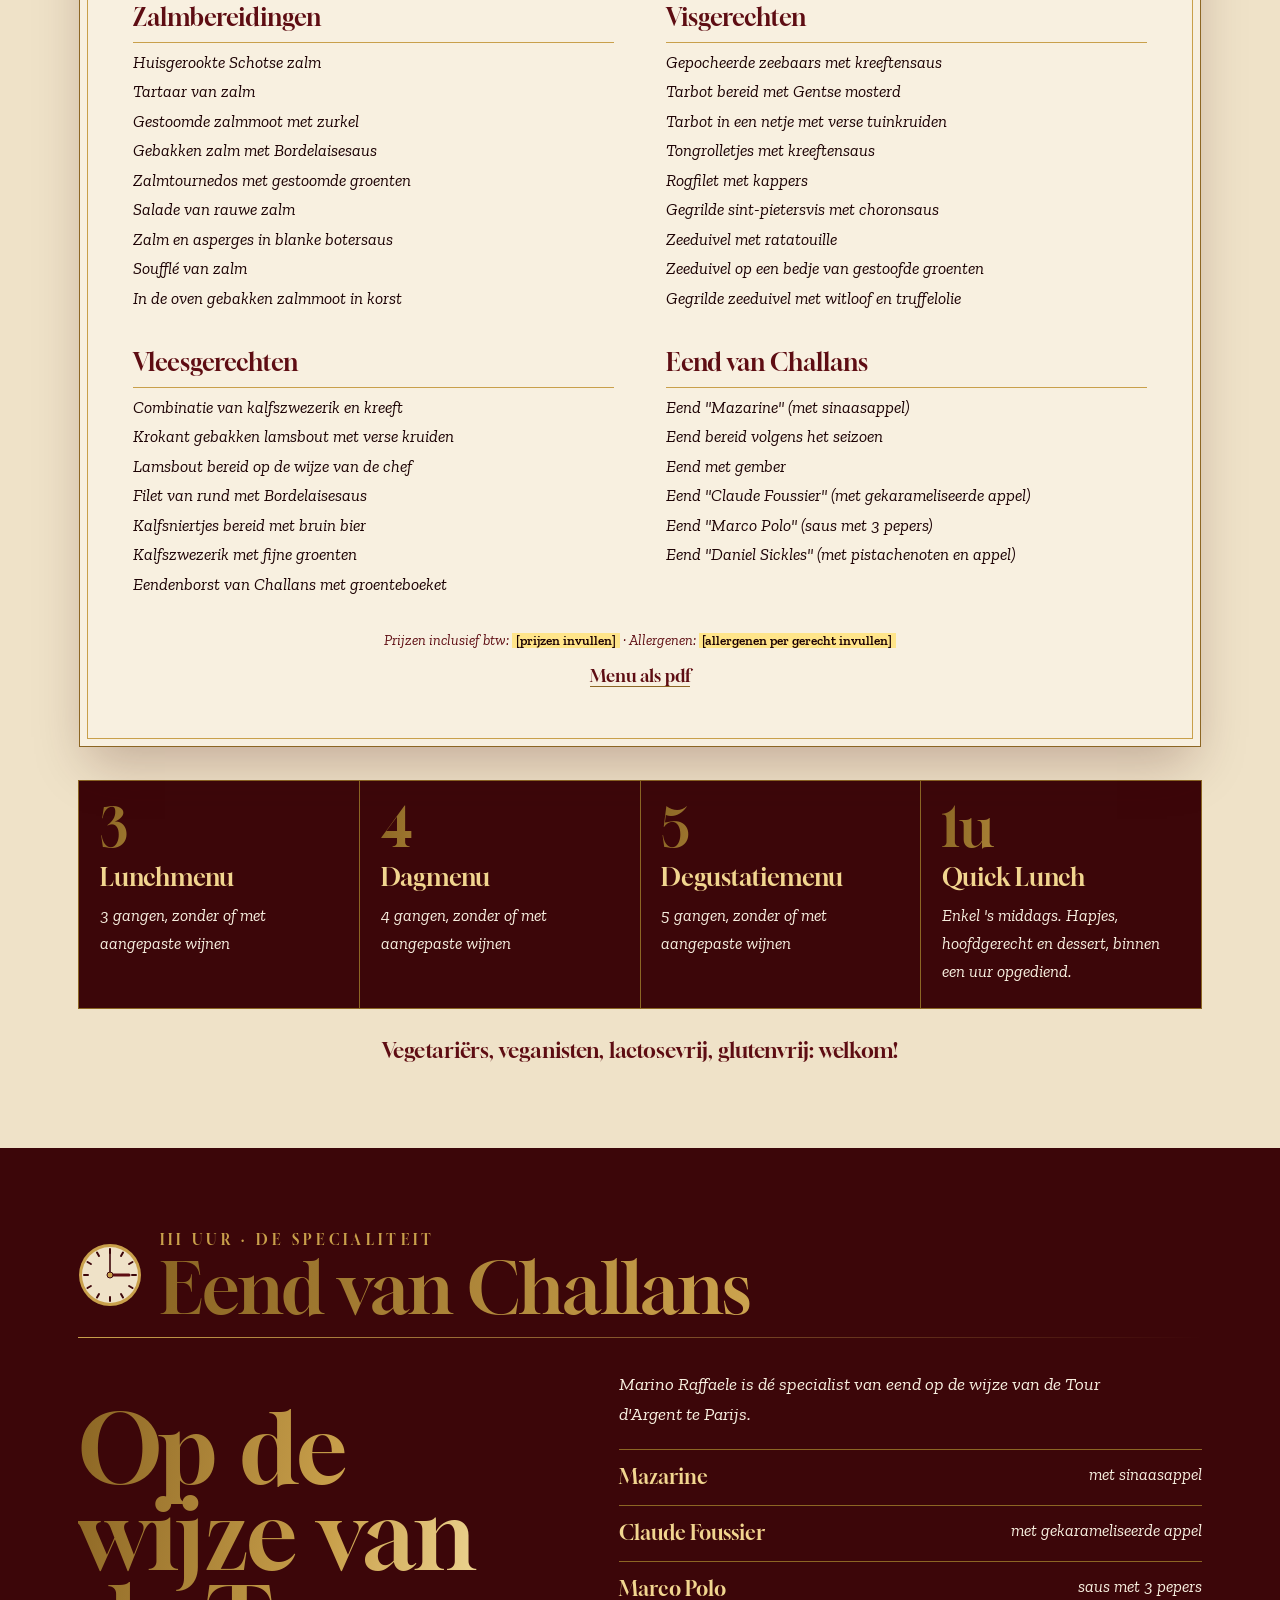
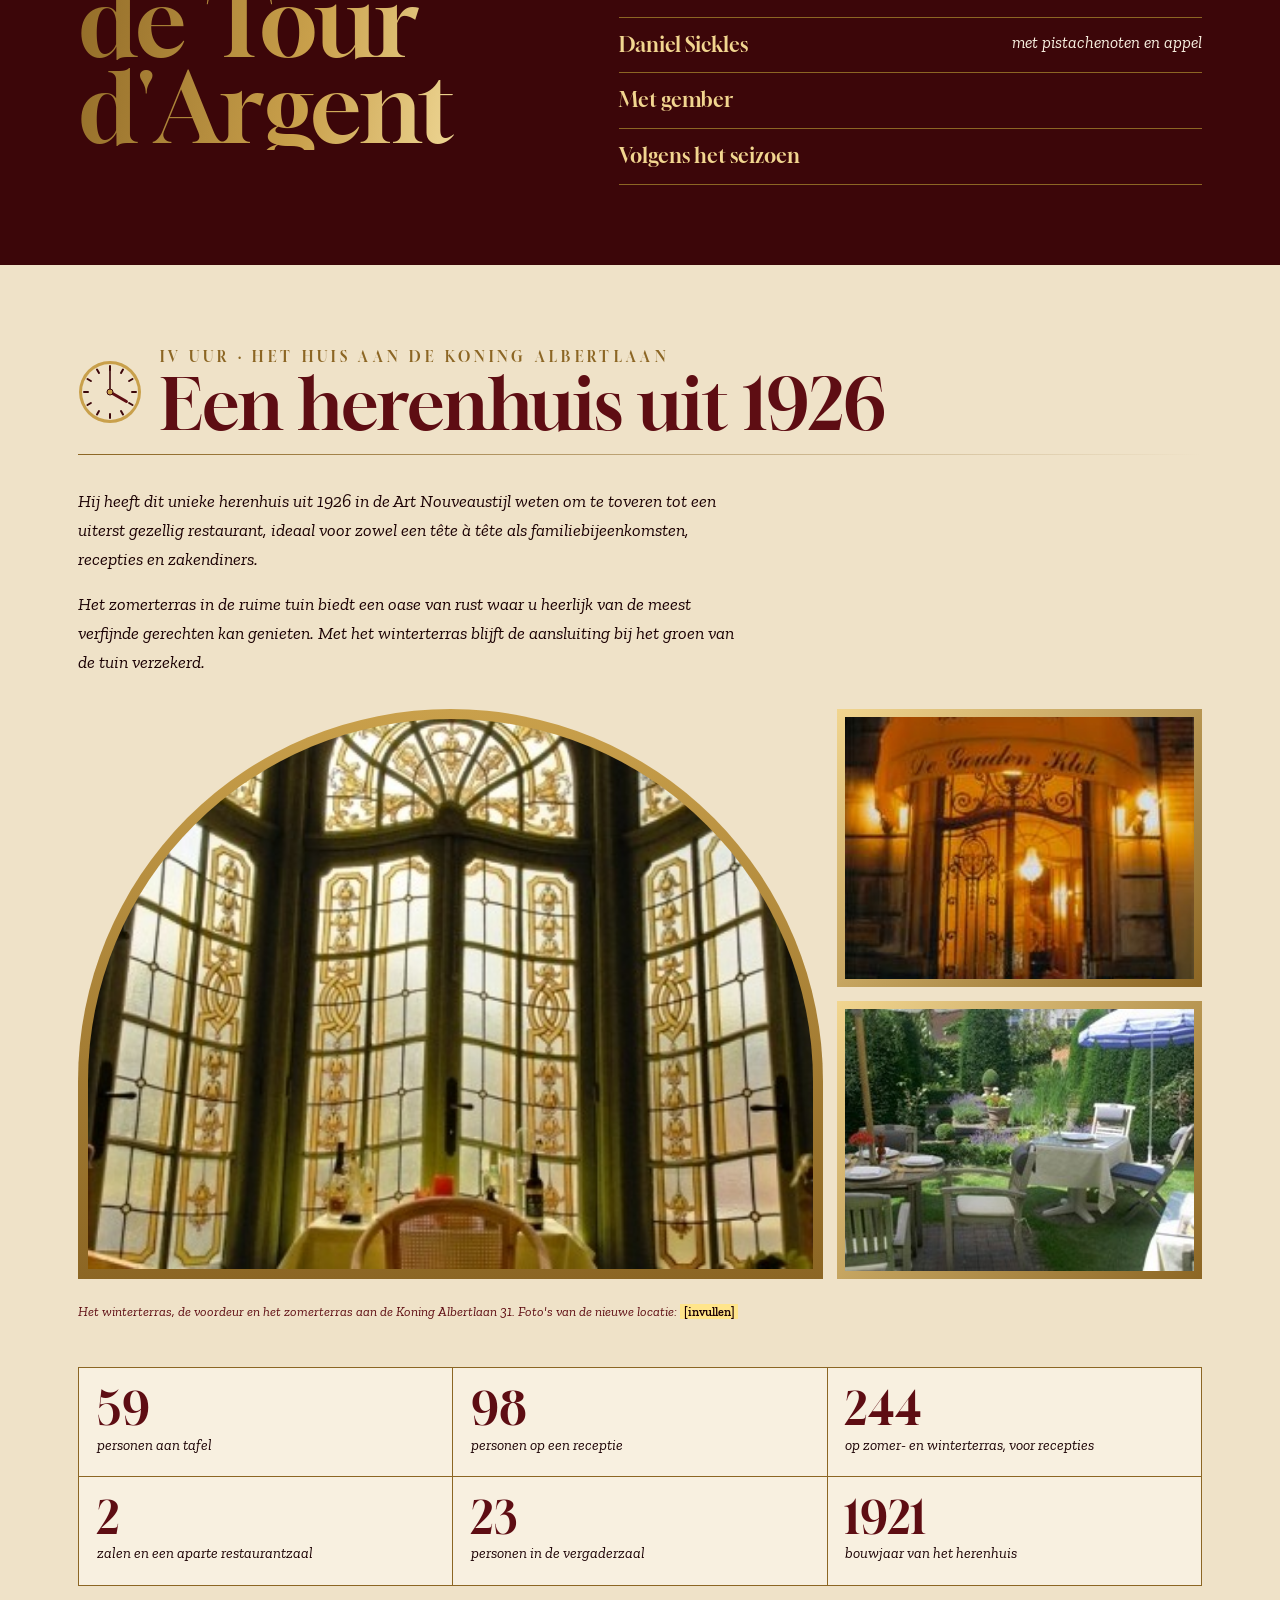
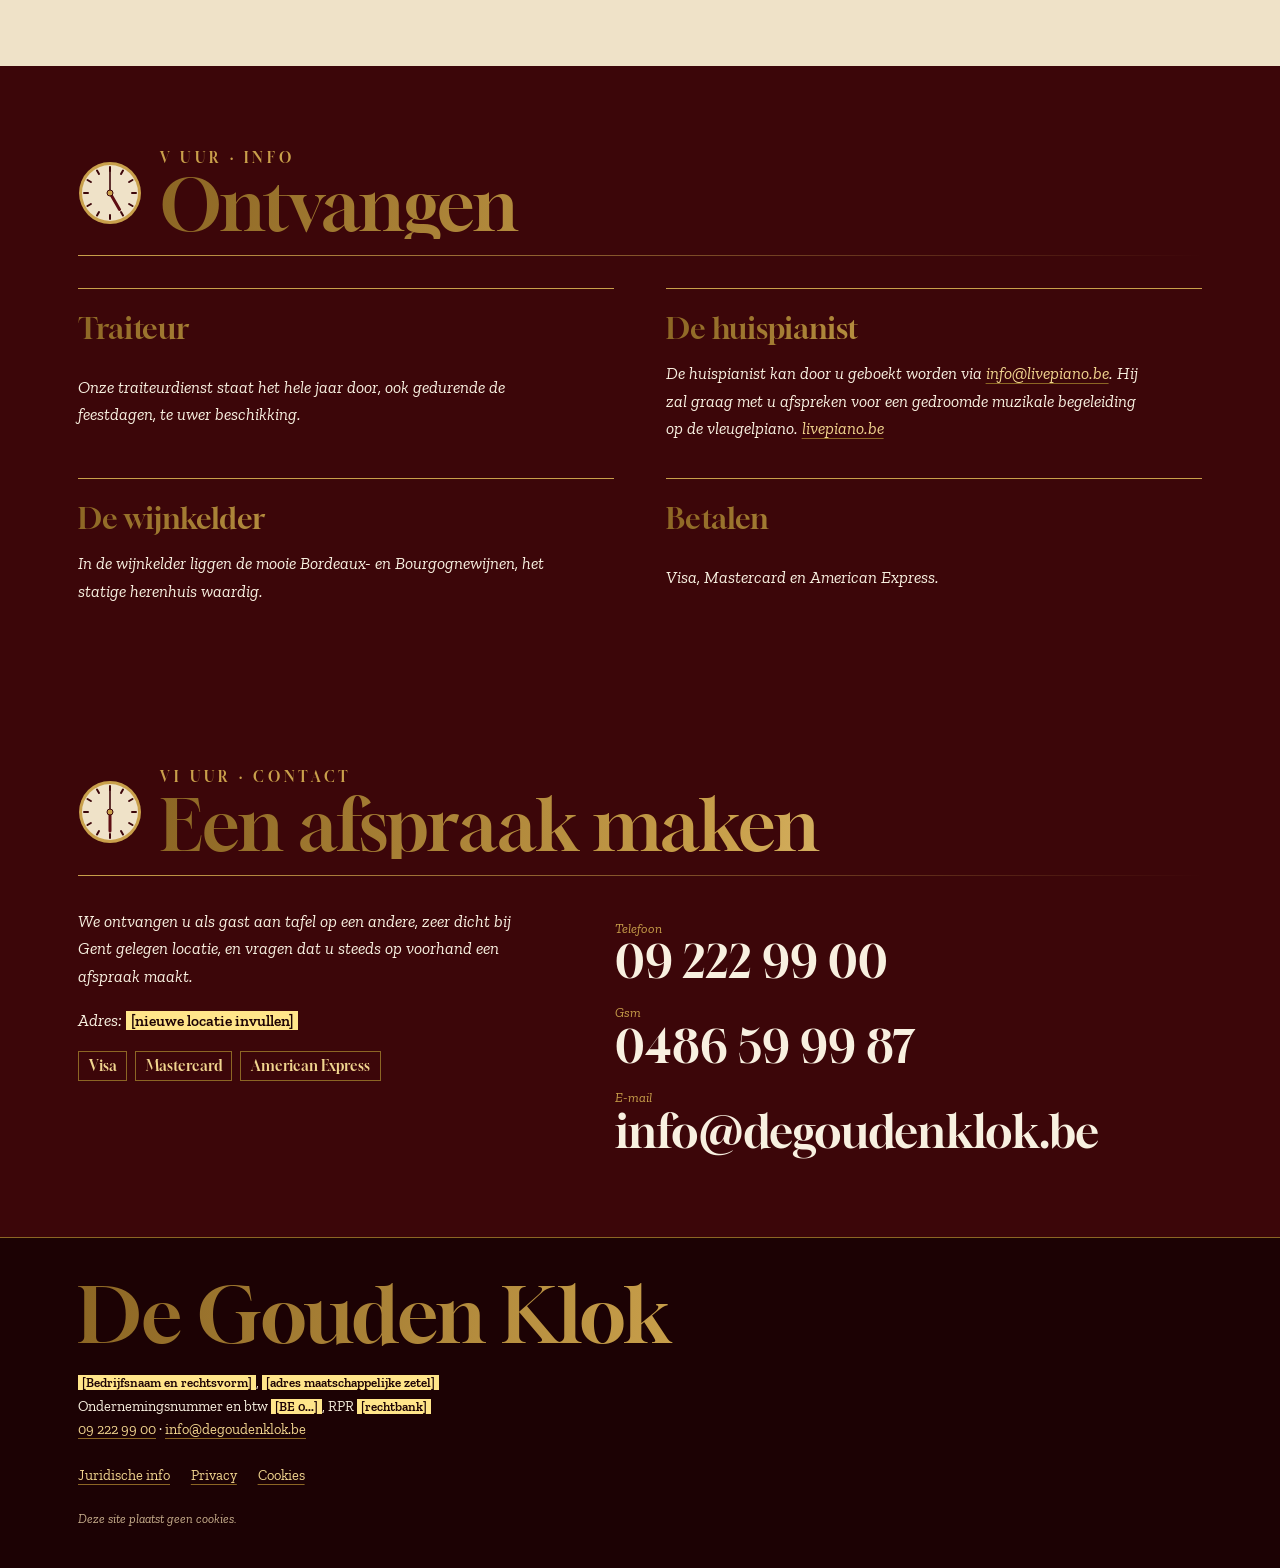
==== commit 156fe28f: "Add files via upload" ====
--- a/index.html
+++ b/index.html
@@ -5,8 +5,8 @@
 <meta name="viewport" content="width=device-width, initial-scale=1, viewport-fit=cover">
 <title>De Gouden Klok</title>
 <meta name="claude:viewport-fit-sides" content="cover">
-<meta name="description" content="De Gouden Klok, Frans restaurant van meesterkok Marino Raffaele sinds 1985. Eend van Challans, kreeft, zalm en vis. Enkel op reservatie: 09 222 99 00.">
-<meta name="theme-color" content="#4A0508">
+<meta name="description" content="De Gouden Klok, Franse keuken sinds 1985. Eend van Challans op de wijze van de Tour d'Argent, kreeft, zalm en vis. Reserveren: 09 222 99 00.">
+<meta name="theme-color" content="#1C0204">
 <link rel="icon" href="assets/img/klok.svg" type="image/svg+xml">
 <link rel="stylesheet" href="assets/style.css">
 </head>
@@ -14,7 +14,7 @@
 
 <div class="lijn">
   <div class="wrap">
-    <span>Enkel op reservatie</span>
+    <span>Sinds 1985 &middot; steeds op voorhand een afspraak maken</span>
     <span class="rechts">
       <a href="tel:+3292229900">09 222 99 00</a>
       <a href="tel:+32486599987">0486 59 99 87</a>
@@ -27,282 +27,295 @@
   <div class="wrap">
     <div class="kop-tekst">
       <p class="sinds">Sinds 1985</p>
-      <h1><small>Restaurant</small>De Gouden Klok</h1>
-      <p class="intro">Franse keuken van meesterkok Marino Raffaele. Eend zoals in de Tour d'Argent, kreeft op vijf en zalm op negen manieren, en een kelder vol Bordeaux en Bourgogne.</p>
+      <h1 class="goud"><small>Restaurant</small>De Gouden Klok</h1>
+      <p class="intro">Wie al eens heeft getafeld in De Gouden Klok weet het: Marino Raffaele is een bijzonder getalenteerde en gepassioneerde meesterkok die de Franse keuken alle eer aandoet doorheen de vier seizoenen.</p>
       <div class="acties">
-        <a class="knop" href="tel:+3292229900">Reserveer: 09 222 99 00</a>
-        <a class="tekstlink" href="#kaart">Bekijk de kaart</a>
-      </div>
-      <div class="klok-hoek">
-        <svg class="klok" viewBox="0 0 120 120" role="img" aria-label="Gouden klok met de huidige tijd in Gent" data-klok>
-          <circle cx="60" cy="60" r="56" fill="#2E0204" stroke="#D9A441" stroke-width="3"/>
-          <circle cx="60" cy="60" r="49" fill="none" stroke="#9C7024" stroke-width="1"/>
-          <g stroke="#D9A441" stroke-linecap="round">
-            <line x1="60" y1="13" x2="60" y2="21" stroke-width="3"/>
-            <line x1="107" y1="60" x2="99" y2="60" stroke-width="3"/>
-            <line x1="60" y1="107" x2="60" y2="99" stroke-width="3"/>
-            <line x1="13" y1="60" x2="21" y2="60" stroke-width="3"/>
-            <g stroke-width="1.5">
-              <line x1="83.5" y1="19.3" x2="81" y2="23.6"/><line x1="100.7" y1="36.5" x2="96.4" y2="39"/>
-              <line x1="100.7" y1="83.5" x2="96.4" y2="81"/><line x1="83.5" y1="100.7" x2="81" y2="96.4"/>
-              <line x1="36.5" y1="100.7" x2="39" y2="96.4"/><line x1="19.3" y1="83.5" x2="23.6" y2="81"/>
-              <line x1="19.3" y1="36.5" x2="23.6" y2="39"/><line x1="36.5" y1="19.3" x2="39" y2="23.6"/>
-            </g>
-          </g>
-          <line class="wijzer" data-uur x1="60" y1="60" x2="60" y2="34" stroke="#F0CD82" stroke-width="4" stroke-linecap="round"/>
-          <line class="wijzer" data-min x1="60" y1="60" x2="60" y2="22" stroke="#F0CD82" stroke-width="2.5" stroke-linecap="round"/>
-          <line class="wijzer sec" data-sec x1="60" y1="68" x2="60" y2="18" stroke="#D9A441" stroke-width="1"/>
-          <circle cx="60" cy="60" r="4" fill="#D9A441"/>
-        </svg>
-        <p>In Gent is het nu <span data-tijd>&nbsp;</span>.<br>Bel op voorhand, we ontvangen je enkel op afspraak.</p>
-      </div>
-    </div>
-    <figure class="boog"><img src="assets/img/voordeur-luifel.jpg" alt="De verlichte voordeur met smeedijzer en de luifel met 'Restaurant De Gouden Klok'"></figure>
+        <a class="knop" href="tel:+3292229900">Afspraak: 09 222 99 00</a>
+        <a class="tekstlink" href="#kaart">Naar de kaart</a>
+      </div>
+    </div>
+    <div class="pendule">
+      <svg class="klok" viewBox="0 0 400 400" role="img" aria-label="Gouden klok met de huidige tijd in Gent" data-klok>
+  <defs>
+    <linearGradient id="bezel" x1="0" y1="0" x2="1" y2="1"><stop offset="0" stop-color="#F6E2A4"/><stop offset=".35" stop-color="#C9A04B"/><stop offset=".6" stop-color="#8C6624"/><stop offset=".85" stop-color="#E4C47A"/><stop offset="1" stop-color="#9B7429"/></linearGradient>
+    <radialGradient id="plaat" cx=".45" cy=".4" r=".7"><stop offset="0" stop-color="#FBF5E8"/><stop offset=".7" stop-color="#EFE2C8"/><stop offset="1" stop-color="#D9C39A"/></radialGradient>
+    <path id="ringpad" d="M200,200 m-166,0 a166,166 0 1,1 332,0 a166,166 0 1,1 -332,0"/>
+  </defs>
+  <circle cx="200" cy="200" r="198" fill="url(#bezel)"/>
+  <circle cx="200" cy="200" r="186" fill="#1C0204"/>
+  <g class="ring-tekst"><text font-family="Gloock, Georgia, serif" font-size="15" letter-spacing="6" fill="#C9A04B"><textPath href="#ringpad">DE GOUDEN KLOK &#183; SINDS 1985 &#183; FRANSE KEUKEN &#183; DE GOUDEN KLOK &#183; SINDS 1985 &#183; FRANSE KEUKEN &#183;</textPath></text></g>
+  <circle cx="200" cy="200" r="154" fill="url(#bezel)"/>
+  <circle cx="200" cy="200" r="150" fill="url(#plaat)"/>
+  <circle cx="200" cy="200" r="78" fill="none" stroke="#C9A04B" stroke-width="1"/>
+  <circle cx="200" cy="200" r="72" fill="none" stroke="#C9A04B" stroke-width=".6" stroke-dasharray="2 4"/>
+  <g stroke="#3C0609" stroke-linecap="round"><line class="streep" style="animation-delay:0ms" x1="200.0" y1="53.0" x2="200.0" y2="72.0" stroke-width="2.4"/><line class="streep" style="animation-delay:18ms" x1="215.4" y1="53.8" x2="214.2" y2="64.7" stroke-width="1"/><line class="streep" style="animation-delay:36ms" x1="230.6" y1="56.2" x2="228.3" y2="67.0" stroke-width="1"/><line class="streep" style="animation-delay:54ms" x1="245.4" y1="60.2" x2="242.0" y2="70.7" stroke-width="1"/><line class="streep" style="animation-delay:72ms" x1="259.8" y1="65.7" x2="255.3" y2="75.8" stroke-width="1"/><line class="streep" style="animation-delay:90ms" x1="273.5" y1="72.7" x2="264.0" y2="89.1" stroke-width="2.4"/><line class="streep" style="animation-delay:108ms" x1="286.4" y1="81.1" x2="279.9" y2="90.0" stroke-width="1"/><line class="streep" style="animation-delay:126ms" x1="298.4" y1="90.8" x2="291.0" y2="98.9" stroke-width="1"/><line class="streep" style="animation-delay:144ms" x1="309.2" y1="101.6" x2="301.1" y2="109.0" stroke-width="1"/><line class="streep" style="animation-delay:162ms" x1="318.9" y1="113.6" x2="310.0" y2="120.1" stroke-width="1"/><line class="streep" style="animation-delay:180ms" x1="327.3" y1="126.5" x2="310.9" y2="136.0" stroke-width="2.4"/><line class="streep" style="animation-delay:198ms" x1="334.3" y1="140.2" x2="324.2" y2="144.7" stroke-width="1"/><line class="streep" style="animation-delay:216ms" x1="339.8" y1="154.6" x2="329.3" y2="158.0" stroke-width="1"/><line class="streep" style="animation-delay:234ms" x1="343.8" y1="169.4" x2="333.0" y2="171.7" stroke-width="1"/><line class="streep" style="animation-delay:252ms" x1="346.2" y1="184.6" x2="335.3" y2="185.8" stroke-width="1"/><line class="streep" style="animation-delay:270ms" x1="347.0" y1="200.0" x2="328.0" y2="200.0" stroke-width="2.4"/><line class="streep" style="animation-delay:288ms" x1="346.2" y1="215.4" x2="335.3" y2="214.2" stroke-width="1"/><line class="streep" style="animation-delay:306ms" x1="343.8" y1="230.6" x2="333.0" y2="228.3" stroke-width="1"/><line class="streep" style="animation-delay:324ms" x1="339.8" y1="245.4" x2="329.3" y2="242.0" stroke-width="1"/><line class="streep" style="animation-delay:342ms" x1="334.3" y1="259.8" x2="324.2" y2="255.3" stroke-width="1"/><line class="streep" style="animation-delay:360ms" x1="327.3" y1="273.5" x2="310.9" y2="264.0" stroke-width="2.4"/><line class="streep" style="animation-delay:378ms" x1="318.9" y1="286.4" x2="310.0" y2="279.9" stroke-width="1"/><line class="streep" style="animation-delay:396ms" x1="309.2" y1="298.4" x2="301.1" y2="291.0" stroke-width="1"/><line class="streep" style="animation-delay:414ms" x1="298.4" y1="309.2" x2="291.0" y2="301.1" stroke-width="1"/><line class="streep" style="animation-delay:432ms" x1="286.4" y1="318.9" x2="279.9" y2="310.0" stroke-width="1"/><line class="streep" style="animation-delay:450ms" x1="273.5" y1="327.3" x2="264.0" y2="310.9" stroke-width="2.4"/><line class="streep" style="animation-delay:468ms" x1="259.8" y1="334.3" x2="255.3" y2="324.2" stroke-width="1"/><line class="streep" style="animation-delay:486ms" x1="245.4" y1="339.8" x2="242.0" y2="329.3" stroke-width="1"/><line class="streep" style="animation-delay:504ms" x1="230.6" y1="343.8" x2="228.3" y2="333.0" stroke-width="1"/><line class="streep" style="animation-delay:522ms" x1="215.4" y1="346.2" x2="214.2" y2="335.3" stroke-width="1"/><line class="streep" style="animation-delay:540ms" x1="200.0" y1="347.0" x2="200.0" y2="328.0" stroke-width="2.4"/><line class="streep" style="animation-delay:558ms" x1="184.6" y1="346.2" x2="185.8" y2="335.3" stroke-width="1"/><line class="streep" style="animation-delay:576ms" x1="169.4" y1="343.8" x2="171.7" y2="333.0" stroke-width="1"/><line class="streep" style="animation-delay:594ms" x1="154.6" y1="339.8" x2="158.0" y2="329.3" stroke-width="1"/><line class="streep" style="animation-delay:612ms" x1="140.2" y1="334.3" x2="144.7" y2="324.2" stroke-width="1"/><line class="streep" style="animation-delay:630ms" x1="126.5" y1="327.3" x2="136.0" y2="310.9" stroke-width="2.4"/><line class="streep" style="animation-delay:648ms" x1="113.6" y1="318.9" x2="120.1" y2="310.0" stroke-width="1"/><line class="streep" style="animation-delay:666ms" x1="101.6" y1="309.2" x2="109.0" y2="301.1" stroke-width="1"/><line class="streep" style="animation-delay:684ms" x1="90.8" y1="298.4" x2="98.9" y2="291.0" stroke-width="1"/><line class="streep" style="animation-delay:702ms" x1="81.1" y1="286.4" x2="90.0" y2="279.9" stroke-width="1"/><line class="streep" style="animation-delay:720ms" x1="72.7" y1="273.5" x2="89.1" y2="264.0" stroke-width="2.4"/><line class="streep" style="animation-delay:738ms" x1="65.7" y1="259.8" x2="75.8" y2="255.3" stroke-width="1"/><line class="streep" style="animation-delay:756ms" x1="60.2" y1="245.4" x2="70.7" y2="242.0" stroke-width="1"/><line class="streep" style="animation-delay:774ms" x1="56.2" y1="230.6" x2="67.0" y2="228.3" stroke-width="1"/><line class="streep" style="animation-delay:792ms" x1="53.8" y1="215.4" x2="64.7" y2="214.2" stroke-width="1"/><line class="streep" style="animation-delay:810ms" x1="53.0" y1="200.0" x2="72.0" y2="200.0" stroke-width="2.4"/><line class="streep" style="animation-delay:828ms" x1="53.8" y1="184.6" x2="64.7" y2="185.8" stroke-width="1"/><line class="streep" style="animation-delay:846ms" x1="56.2" y1="169.4" x2="67.0" y2="171.7" stroke-width="1"/><line class="streep" style="animation-delay:864ms" x1="60.2" y1="154.6" x2="70.7" y2="158.0" stroke-width="1"/><line class="streep" style="animation-delay:882ms" x1="65.7" y1="140.2" x2="75.8" y2="144.7" stroke-width="1"/><line class="streep" style="animation-delay:900ms" x1="72.7" y1="126.5" x2="89.1" y2="136.0" stroke-width="2.4"/><line class="streep" style="animation-delay:918ms" x1="81.1" y1="113.6" x2="90.0" y2="120.1" stroke-width="1"/><line class="streep" style="animation-delay:936ms" x1="90.8" y1="101.6" x2="98.9" y2="109.0" stroke-width="1"/><line class="streep" style="animation-delay:954ms" x1="101.6" y1="90.8" x2="109.0" y2="98.9" stroke-width="1"/><line class="streep" style="animation-delay:972ms" x1="113.6" y1="81.1" x2="120.1" y2="90.0" stroke-width="1"/><line class="streep" style="animation-delay:990ms" x1="126.5" y1="72.7" x2="136.0" y2="89.1" stroke-width="2.4"/><line class="streep" style="animation-delay:1008ms" x1="140.2" y1="65.7" x2="144.7" y2="75.8" stroke-width="1"/><line class="streep" style="animation-delay:1026ms" x1="154.6" y1="60.2" x2="158.0" y2="70.7" stroke-width="1"/><line class="streep" style="animation-delay:1044ms" x1="169.4" y1="56.2" x2="171.7" y2="67.0" stroke-width="1"/><line class="streep" style="animation-delay:1062ms" x1="184.6" y1="53.8" x2="185.8" y2="64.7" stroke-width="1"/></g>
+  <g font-family="Gloock, Georgia, serif" font-size="25" fill="#3C0609"><text class="cijfer" style="animation-delay:1100ms" x="200.0" y="92.0" text-anchor="middle" dominant-baseline="central" transform="rotate(0 200.0 92.0)">XII</text><text class="cijfer" style="animation-delay:1170ms" x="254.0" y="106.5" text-anchor="middle" dominant-baseline="central" transform="rotate(30 254.0 106.5)">I</text><text class="cijfer" style="animation-delay:1240ms" x="293.5" y="146.0" text-anchor="middle" dominant-baseline="central" transform="rotate(60 293.5 146.0)">II</text><text class="cijfer" style="animation-delay:1310ms" x="308.0" y="200.0" text-anchor="middle" dominant-baseline="central" transform="rotate(90 308.0 200.0)">III</text><text class="cijfer" style="animation-delay:1380ms" x="293.5" y="254.0" text-anchor="middle" dominant-baseline="central" transform="rotate(120 293.5 254.0)">IV</text><text class="cijfer" style="animation-delay:1450ms" x="254.0" y="293.5" text-anchor="middle" dominant-baseline="central" transform="rotate(150 254.0 293.5)">V</text><text class="cijfer" style="animation-delay:1520ms" x="200.0" y="308.0" text-anchor="middle" dominant-baseline="central" transform="rotate(180 200.0 308.0)">VI</text><text class="cijfer" style="animation-delay:1590ms" x="146.0" y="293.5" text-anchor="middle" dominant-baseline="central" transform="rotate(210 146.0 293.5)">VII</text><text class="cijfer" style="animation-delay:1660ms" x="106.5" y="254.0" text-anchor="middle" dominant-baseline="central" transform="rotate(240 106.5 254.0)">VIII</text><text class="cijfer" style="animation-delay:1730ms" x="92.0" y="200.0" text-anchor="middle" dominant-baseline="central" transform="rotate(270 92.0 200.0)">IX</text><text class="cijfer" style="animation-delay:1800ms" x="106.5" y="146.0" text-anchor="middle" dominant-baseline="central" transform="rotate(300 106.5 146.0)">X</text><text class="cijfer" style="animation-delay:1870ms" x="146.0" y="106.5" text-anchor="middle" dominant-baseline="central" transform="rotate(330 146.0 106.5)">XI</text></g>
+  <g class="wijzer" data-uur><path d="M200 214 L195 200 L198 150 L193 140 L200 112 L207 140 L202 150 L205 200 Z" fill="#5E0D13"/><circle cx="200" cy="146" r="6" fill="none" stroke="#5E0D13" stroke-width="3"/></g>
+  <g class="wijzer" data-min><path d="M200 220 L196.5 200 L198.5 120 L200 66 L201.5 120 L203.5 200 Z" fill="#3C0609"/></g>
+  <g class="wijzer sec" data-sec><line x1="200" y1="228" x2="200" y2="58" stroke="#B8892F" stroke-width="1.6"/><circle cx="200" cy="80" r="4" fill="#B8892F"/></g>
+  <circle cx="200" cy="200" r="9" fill="url(#bezel)" stroke="#3C0609" stroke-width="1.5"/>
+</svg>
+      <div class="slinger" aria-hidden="true"><svg viewBox="0 0 100 300">
+  <defs><radialGradient id="bol" cx=".35" cy=".35" r=".7"><stop offset="0" stop-color="#F6E2A4"/><stop offset=".55" stop-color="#C9A04B"/><stop offset="1" stop-color="#7A561C"/></radialGradient></defs>
+  <rect x="47" y="0" width="6" height="215" fill="#C9A04B"/><rect x="49" y="0" width="1.5" height="215" fill="#F6E2A4"/>
+  <circle cx="50" cy="250" r="44" fill="url(#bol)" stroke="#8C6624" stroke-width="2"/>
+  <circle cx="50" cy="250" r="30" fill="none" stroke="#F6E2A4" stroke-width="1" opacity=".7"/>
+</svg></div>
+      <p class="tijd-tekst">In Gent is het nu <b data-tijd>&nbsp;</b></p>
+    </div>
   </div>
 </header>
 
-<aside class="melding" aria-labelledby="verhuis-titel">
+<section class="brief" aria-labelledby="brief-titel">
   <div class="wrap">
-    <b id="verhuis-titel">Niet meer aan de Koning Albertlaan</b>
-    <p>Sinds 1 januari 2023 zitten we niet meer in het herenhuis aan de Koning Albertlaan 31. We ontvangen onze gasten nu op een andere plek, vlak bij Gent, en altijd op afspraak. Bel of mail ons voor het adres. <span class="invullen">[Nieuw adres invullen]</span></p>
+    <div class="brief-kop">
+      <span class="datum">Vanaf 1 januari 2023</span>
+      <h2 id="brief-titel">Aan de gasten van De Gouden Klok</h2>
+    </div>
+    <div class="brief-tekst">
+      <p>Al bijna veertig jaar zorgen wij met heel veel genoegen voor een hartelijke ontvangst in ons restaurant; voor een verzorgde keuken, voor smakelijke gerechten aan tafel en voor een goede wijnkaart.</p>
+      <p>Als uw chefkok en uw gastvrouw hebben wij om verschillende redenen moeten besluiten dat de tijd gekomen is om onze zeer geslaagde bedrijfsactiviteit in de Albertlaan te beëindigen, op 1 januari 2023.</p>
+      <p>Voor de toekomst hebben we een mooi voorstel: we kunnen u als gast aan tafel op een andere, zeer dicht bij Gent gelegen locatie ontvangen, en vragen van uw kant dat u steeds op voorhand een afspraak maakt om ons werk voor dit nieuwe opzet op een andere schaal even goed als vroeger te kunnen voorbereiden.</p>
+      <p>Wij danken u als trouwe klant in het verleden en bieden u dezelfde dienstverlening en hetzelfde vakmanschap aan voor de toekomst.</p>
+      <p class="handtekening">Chef Alberto en gastvrouw Irma</p>
+      <p>Voor alle info: <a href="tel:+3292229900">09 222 99 00</a> of <a href="tel:+32486599987">0486 59 99 87</a>. Nieuwe locatie: <span class="invullen">[adres invullen]</span></p>
+    </div>
   </div>
-</aside>
+</section>
 
 <nav class="wrap tafel" aria-label="Op deze pagina">
-  <a href="#chef">De chef</a><span>&#9670;</span>
-  <a href="#kaart">De kaart</a><span>&#9670;</span>
-  <a href="#menus">Menu's</a><span>&#9670;</span>
-  <a href="#eend">Eend</a><span>&#9670;</span>
-  <a href="#huis">Het huis</a><span>&#9670;</span>
-  <a href="#feest">Feesten</a><span>&#9670;</span>
-  <a href="#reserveren">Reserveren</a>
+  <a href="#chef"><svg class="uurklok" viewBox="0 0 64 64" aria-hidden="true" data-uurklok="30"><circle cx="32" cy="32" r="31" fill="#C9A04B"/><circle cx="32" cy="32" r="28" fill="#EFE2C8"/><g stroke="#3C0609" stroke-width="2" stroke-linecap="round"><line x1="32.0" y1="6.0" x2="32.0" y2="10.0"/><line x1="45.0" y1="9.5" x2="43.0" y2="12.9"/><line x1="54.5" y1="19.0" x2="51.1" y2="21.0"/><line x1="58.0" y1="32.0" x2="54.0" y2="32.0"/><line x1="54.5" y1="45.0" x2="51.1" y2="43.0"/><line x1="45.0" y1="54.5" x2="43.0" y2="51.1"/><line x1="32.0" y1="58.0" x2="32.0" y2="54.0"/><line x1="19.0" y1="54.5" x2="21.0" y2="51.1"/><line x1="9.5" y1="45.0" x2="12.9" y2="43.0"/><line x1="6.0" y1="32.0" x2="10.0" y2="32.0"/><line x1="9.5" y1="19.0" x2="12.9" y2="21.0"/><line x1="19.0" y1="9.5" x2="21.0" y2="12.9"/></g><g class="wijzer"><line x1="32" y1="32" x2="32" y2="13" stroke="#5E0D13" stroke-width="3" stroke-linecap="round"/></g><line x1="32" y1="32" x2="32" y2="10" stroke="#3C0609" stroke-width="1.6" stroke-linecap="round"/><circle cx="32" cy="32" r="3" fill="#C9A04B" stroke="#3C0609"/></svg>De chef</a>
+  <a href="#kaart"><svg class="uurklok" viewBox="0 0 64 64" aria-hidden="true" data-uurklok="60"><circle cx="32" cy="32" r="31" fill="#C9A04B"/><circle cx="32" cy="32" r="28" fill="#EFE2C8"/><g stroke="#3C0609" stroke-width="2" stroke-linecap="round"><line x1="32.0" y1="6.0" x2="32.0" y2="10.0"/><line x1="45.0" y1="9.5" x2="43.0" y2="12.9"/><line x1="54.5" y1="19.0" x2="51.1" y2="21.0"/><line x1="58.0" y1="32.0" x2="54.0" y2="32.0"/><line x1="54.5" y1="45.0" x2="51.1" y2="43.0"/><line x1="45.0" y1="54.5" x2="43.0" y2="51.1"/><line x1="32.0" y1="58.0" x2="32.0" y2="54.0"/><line x1="19.0" y1="54.5" x2="21.0" y2="51.1"/><line x1="9.5" y1="45.0" x2="12.9" y2="43.0"/><line x1="6.0" y1="32.0" x2="10.0" y2="32.0"/><line x1="9.5" y1="19.0" x2="12.9" y2="21.0"/><line x1="19.0" y1="9.5" x2="21.0" y2="12.9"/></g><g class="wijzer"><line x1="32" y1="32" x2="32" y2="13" stroke="#5E0D13" stroke-width="3" stroke-linecap="round"/></g><line x1="32" y1="32" x2="32" y2="10" stroke="#3C0609" stroke-width="1.6" stroke-linecap="round"/><circle cx="32" cy="32" r="3" fill="#C9A04B" stroke="#3C0609"/></svg>De kaart</a>
+  <a href="#eend"><svg class="uurklok" viewBox="0 0 64 64" aria-hidden="true" data-uurklok="90"><circle cx="32" cy="32" r="31" fill="#C9A04B"/><circle cx="32" cy="32" r="28" fill="#EFE2C8"/><g stroke="#3C0609" stroke-width="2" stroke-linecap="round"><line x1="32.0" y1="6.0" x2="32.0" y2="10.0"/><line x1="45.0" y1="9.5" x2="43.0" y2="12.9"/><line x1="54.5" y1="19.0" x2="51.1" y2="21.0"/><line x1="58.0" y1="32.0" x2="54.0" y2="32.0"/><line x1="54.5" y1="45.0" x2="51.1" y2="43.0"/><line x1="45.0" y1="54.5" x2="43.0" y2="51.1"/><line x1="32.0" y1="58.0" x2="32.0" y2="54.0"/><line x1="19.0" y1="54.5" x2="21.0" y2="51.1"/><line x1="9.5" y1="45.0" x2="12.9" y2="43.0"/><line x1="6.0" y1="32.0" x2="10.0" y2="32.0"/><line x1="9.5" y1="19.0" x2="12.9" y2="21.0"/><line x1="19.0" y1="9.5" x2="21.0" y2="12.9"/></g><g class="wijzer"><line x1="32" y1="32" x2="32" y2="13" stroke="#5E0D13" stroke-width="3" stroke-linecap="round"/></g><line x1="32" y1="32" x2="32" y2="10" stroke="#3C0609" stroke-width="1.6" stroke-linecap="round"/><circle cx="32" cy="32" r="3" fill="#C9A04B" stroke="#3C0609"/></svg>Eend</a>
+  <a href="#huis"><svg class="uurklok" viewBox="0 0 64 64" aria-hidden="true" data-uurklok="120"><circle cx="32" cy="32" r="31" fill="#C9A04B"/><circle cx="32" cy="32" r="28" fill="#EFE2C8"/><g stroke="#3C0609" stroke-width="2" stroke-linecap="round"><line x1="32.0" y1="6.0" x2="32.0" y2="10.0"/><line x1="45.0" y1="9.5" x2="43.0" y2="12.9"/><line x1="54.5" y1="19.0" x2="51.1" y2="21.0"/><line x1="58.0" y1="32.0" x2="54.0" y2="32.0"/><line x1="54.5" y1="45.0" x2="51.1" y2="43.0"/><line x1="45.0" y1="54.5" x2="43.0" y2="51.1"/><line x1="32.0" y1="58.0" x2="32.0" y2="54.0"/><line x1="19.0" y1="54.5" x2="21.0" y2="51.1"/><line x1="9.5" y1="45.0" x2="12.9" y2="43.0"/><line x1="6.0" y1="32.0" x2="10.0" y2="32.0"/><line x1="9.5" y1="19.0" x2="12.9" y2="21.0"/><line x1="19.0" y1="9.5" x2="21.0" y2="12.9"/></g><g class="wijzer"><line x1="32" y1="32" x2="32" y2="13" stroke="#5E0D13" stroke-width="3" stroke-linecap="round"/></g><line x1="32" y1="32" x2="32" y2="10" stroke="#3C0609" stroke-width="1.6" stroke-linecap="round"/><circle cx="32" cy="32" r="3" fill="#C9A04B" stroke="#3C0609"/></svg>Het huis</a>
+  <a href="#ontvangen"><svg class="uurklok" viewBox="0 0 64 64" aria-hidden="true" data-uurklok="150"><circle cx="32" cy="32" r="31" fill="#C9A04B"/><circle cx="32" cy="32" r="28" fill="#EFE2C8"/><g stroke="#3C0609" stroke-width="2" stroke-linecap="round"><line x1="32.0" y1="6.0" x2="32.0" y2="10.0"/><line x1="45.0" y1="9.5" x2="43.0" y2="12.9"/><line x1="54.5" y1="19.0" x2="51.1" y2="21.0"/><line x1="58.0" y1="32.0" x2="54.0" y2="32.0"/><line x1="54.5" y1="45.0" x2="51.1" y2="43.0"/><line x1="45.0" y1="54.5" x2="43.0" y2="51.1"/><line x1="32.0" y1="58.0" x2="32.0" y2="54.0"/><line x1="19.0" y1="54.5" x2="21.0" y2="51.1"/><line x1="9.5" y1="45.0" x2="12.9" y2="43.0"/><line x1="6.0" y1="32.0" x2="10.0" y2="32.0"/><line x1="9.5" y1="19.0" x2="12.9" y2="21.0"/><line x1="19.0" y1="9.5" x2="21.0" y2="12.9"/></g><g class="wijzer"><line x1="32" y1="32" x2="32" y2="13" stroke="#5E0D13" stroke-width="3" stroke-linecap="round"/></g><line x1="32" y1="32" x2="32" y2="10" stroke="#3C0609" stroke-width="1.6" stroke-linecap="round"/><circle cx="32" cy="32" r="3" fill="#C9A04B" stroke="#3C0609"/></svg>Ontvangen</a>
+  <a href="#contact"><svg class="uurklok" viewBox="0 0 64 64" aria-hidden="true" data-uurklok="180"><circle cx="32" cy="32" r="31" fill="#C9A04B"/><circle cx="32" cy="32" r="28" fill="#EFE2C8"/><g stroke="#3C0609" stroke-width="2" stroke-linecap="round"><line x1="32.0" y1="6.0" x2="32.0" y2="10.0"/><line x1="45.0" y1="9.5" x2="43.0" y2="12.9"/><line x1="54.5" y1="19.0" x2="51.1" y2="21.0"/><line x1="58.0" y1="32.0" x2="54.0" y2="32.0"/><line x1="54.5" y1="45.0" x2="51.1" y2="43.0"/><line x1="45.0" y1="54.5" x2="43.0" y2="51.1"/><line x1="32.0" y1="58.0" x2="32.0" y2="54.0"/><line x1="19.0" y1="54.5" x2="21.0" y2="51.1"/><line x1="9.5" y1="45.0" x2="12.9" y2="43.0"/><line x1="6.0" y1="32.0" x2="10.0" y2="32.0"/><line x1="9.5" y1="19.0" x2="12.9" y2="21.0"/><line x1="19.0" y1="9.5" x2="21.0" y2="12.9"/></g><g class="wijzer"><line x1="32" y1="32" x2="32" y2="13" stroke="#5E0D13" stroke-width="3" stroke-linecap="round"/></g><line x1="32" y1="32" x2="32" y2="10" stroke="#3C0609" stroke-width="1.6" stroke-linecap="round"/><circle cx="32" cy="32" r="3" fill="#C9A04B" stroke="#3C0609"/></svg>Contact</a>
 </nav>
 
 <main>
   <section class="wrap sectie" id="chef" aria-labelledby="chef-titel">
-    <div class="titel">
-      <span class="nr">I &middot; De chef</span>
-      <h2 id="chef-titel">Marino Raffaele</h2>
+    <div class="titel wacht">
+      <svg class="uurklok" viewBox="0 0 64 64" aria-hidden="true" data-uurklok="30"><circle cx="32" cy="32" r="31" fill="#C9A04B"/><circle cx="32" cy="32" r="28" fill="#EFE2C8"/><g stroke="#3C0609" stroke-width="2" stroke-linecap="round"><line x1="32.0" y1="6.0" x2="32.0" y2="10.0"/><line x1="45.0" y1="9.5" x2="43.0" y2="12.9"/><line x1="54.5" y1="19.0" x2="51.1" y2="21.0"/><line x1="58.0" y1="32.0" x2="54.0" y2="32.0"/><line x1="54.5" y1="45.0" x2="51.1" y2="43.0"/><line x1="45.0" y1="54.5" x2="43.0" y2="51.1"/><line x1="32.0" y1="58.0" x2="32.0" y2="54.0"/><line x1="19.0" y1="54.5" x2="21.0" y2="51.1"/><line x1="9.5" y1="45.0" x2="12.9" y2="43.0"/><line x1="6.0" y1="32.0" x2="10.0" y2="32.0"/><line x1="9.5" y1="19.0" x2="12.9" y2="21.0"/><line x1="19.0" y1="9.5" x2="21.0" y2="12.9"/></g><g class="wijzer"><line x1="32" y1="32" x2="32" y2="13" stroke="#5E0D13" stroke-width="3" stroke-linecap="round"/></g><line x1="32" y1="32" x2="32" y2="10" stroke="#3C0609" stroke-width="1.6" stroke-linecap="round"/><circle cx="32" cy="32" r="3" fill="#C9A04B" stroke="#3C0609"/></svg>
+      <span class="nr">I uur &middot; Culinair</span>
+      <h2 id="chef-titel" class="goud">Marino Raffaele</h2>
     </div>
     <div class="chef">
       <div class="chef-tekst">
-        <p>Al sinds 1985 kookt Marino Frans, met wat elk seizoen brengt. Kreeft en zalm doet hij op een handvol manieren, vis komt met de saus die erbij hoort, en de eend van Challans is zijn specialiteit.</p>
+        <p>Al meer dan 30 jaar, sinds 1985, zorgen wij voor een hartelijke ontvangst van al onze gasten.</p>
         <ul class="titels">
           <li>Lid van de Orde der 33 Meesterkoks van België</li>
-          <li>Compagnon de la Toque Blanche, bij de Patrons Cuisiniers</li>
-          <li>Ridder in de erewacht van de stad Keulen</li>
-          <li>Specialist van de eend op de manier van de Tour d'Argent in Parijs</li>
+          <li>Compagnon de la Toque Blanche, Patrons Cuisiniers</li>
+          <li>Ridder van de erewacht van de stad Keulen</li>
+          <li>Dé specialist van eend op de wijze van de Tour d'Argent te Parijs</li>
         </ul>
       </div>
-      <div class="citaat">
-        <span class="citaat-kop">Augustus 1989</span>
-        Claude Terrail, de man achter La Tour d'Argent, schreef een opdracht voor Marino. Hij zag in hem een van de groten van later.
-      </div>
-    </div>
-  </section>
-
-  <section class="wrap sectie" id="kaart" aria-labelledby="kaart-titel">
-    <div class="titel">
-      <span class="nr">II &middot; De kaart</span>
-      <h2 id="kaart-titel">&Agrave; la carte</h2>
-      <p>Vegetariërs, veganisten, lactosevrij of glutenvrij: je bent welkom. Zeg het bij het reserveren.</p>
-    </div>
-
-    <div class="kaart">
-      <div class="kaart-kop">
-        <span class="klein">De Gouden Klok</span>
-        <h3>La carte</h3>
-        <div class="sier" aria-hidden="true"><i></i></div>
-      </div>
-      <div class="gangen">
-        <div class="gang">
-          <h4>Voorgerechten</h4>
-          <ul>
-            <li>Pastei van ganzenlever met oude port</li>
-            <li>Gemarineerde zeebaars</li>
-            <li>Roerei op drie manieren</li>
-            <li>Warme salade van langoustines en kalfszwezerik</li>
-            <li>Gepocheerde mousse van snoekbaars met kreeftensaus</li>
-            <li>Mousseline van omble chevalier met champagne</li>
-            <li>Gegratineerde Zeeuwse oesters met champagne</li>
-            <li>Warme salade van kreeft</li>
-          </ul>
+      <div class="opdracht">
+        <span class="label">Een opdracht</span>
+        &ldquo;Pour Marino Raffaele, un futur grand de la restauration.&rdquo;
+        <span class="wie">Claude Terrail, augustus 1989</span>
+      </div>
+    </div>
+    <blockquote class="citaat-groot">
+      <p class="goud">&ldquo;Diegene die het restaurant gecreëerd heeft kan niet anders dan een geniaal man en een diepzinnig observator geweest zijn.&rdquo;</p>
+      <cite>Jean Anthelme Brillat-Savarin (1755 - 1826)</cite>
+    </blockquote>
+  </section>
+
+  <section class="licht sectie" id="kaart" aria-labelledby="kaart-titel">
+    <div class="wrap">
+      <div class="titel wacht">
+        <svg class="uurklok" viewBox="0 0 64 64" aria-hidden="true" data-uurklok="60"><circle cx="32" cy="32" r="31" fill="#C9A04B"/><circle cx="32" cy="32" r="28" fill="#EFE2C8"/><g stroke="#3C0609" stroke-width="2" stroke-linecap="round"><line x1="32.0" y1="6.0" x2="32.0" y2="10.0"/><line x1="45.0" y1="9.5" x2="43.0" y2="12.9"/><line x1="54.5" y1="19.0" x2="51.1" y2="21.0"/><line x1="58.0" y1="32.0" x2="54.0" y2="32.0"/><line x1="54.5" y1="45.0" x2="51.1" y2="43.0"/><line x1="45.0" y1="54.5" x2="43.0" y2="51.1"/><line x1="32.0" y1="58.0" x2="32.0" y2="54.0"/><line x1="19.0" y1="54.5" x2="21.0" y2="51.1"/><line x1="9.5" y1="45.0" x2="12.9" y2="43.0"/><line x1="6.0" y1="32.0" x2="10.0" y2="32.0"/><line x1="9.5" y1="19.0" x2="12.9" y2="21.0"/><line x1="19.0" y1="9.5" x2="21.0" y2="12.9"/></g><g class="wijzer"><line x1="32" y1="32" x2="32" y2="13" stroke="#5E0D13" stroke-width="3" stroke-linecap="round"/></g><line x1="32" y1="32" x2="32" y2="10" stroke="#3C0609" stroke-width="1.6" stroke-linecap="round"/><circle cx="32" cy="32" r="3" fill="#C9A04B" stroke="#3C0609"/></svg>
+        <span class="nr">II uur &middot; De kaart</span>
+        <h2 id="kaart-titel">&Agrave; la carte</h2>
+      </div>
+
+      <div class="kaart">
+        <div class="kaart-kop">
+          <span class="klein">De Gouden Klok</span>
+          <h3>Menu</h3>
         </div>
-        <div class="gang">
-          <h4>Kreeft</h4>
-          <ul>
-            <li>Gegrilde kreeft met botersaus en verse pasta</li>
-            <li>Versneden kreeft op een bedje van groenten</li>
-            <li>Heldere kreeftensoep met verse kruiden</li>
-            <li>Gebakken kreeft met currysaus</li>
-            <li>Stoofpotje van kreeft</li>
-          </ul>
+        <div class="gangen" data-gangen>
+          <div class="gang">
+            <h4>Voorgerechten</h4>
+            <ul>
+              <li>Pastei van ganzenlever met oude port</li>
+              <li>Gemarineerde zeebaars</li>
+              <li>Roerei op 3 verschillende wijzen</li>
+              <li>Lauwe salade van langoestines en kalfszwezerik</li>
+              <li>Gepocheerde mousse van snoekbaars met kreeftensaus</li>
+              <li>Mousseline 'Omble Chevalier' (forel) met champagne</li>
+              <li>Gegratineerde Zeelandse oesters met champagne</li>
+              <li>Lauwe salade van kreeft</li>
+            </ul>
+          </div>
+          <div class="gang">
+            <h4>Kreeftbereidingen</h4>
+            <ul>
+              <li>Gegrilde kreeft met botersaus en verse pasta</li>
+              <li>Versneden kreeft op een bedje van groenten</li>
+              <li>Heldere soep van kreeft met verse kruiden</li>
+              <li>Gebakken kreeft met currysaus</li>
+              <li>Stoofpotje van kreeft</li>
+            </ul>
+          </div>
+          <div class="gang">
+            <h4>Zalmbereidingen</h4>
+            <ul>
+              <li>Huisgerookte Schotse zalm</li>
+              <li>Tartaar van zalm</li>
+              <li>Gestoomde zalmmoot met zurkel</li>
+              <li>Gebakken zalm met Bordelaisesaus</li>
+              <li>Zalmtournedos met gestoomde groenten</li>
+              <li>Salade van rauwe zalm</li>
+              <li>Zalm en asperges in blanke botersaus</li>
+              <li>Soufflé van zalm</li>
+              <li>In de oven gebakken zalmmoot in korst</li>
+            </ul>
+          </div>
+          <div class="gang">
+            <h4>Visgerechten</h4>
+            <ul>
+              <li>Gepocheerde zeebaars met kreeftensaus</li>
+              <li>Tarbot bereid met Gentse mosterd</li>
+              <li>Tarbot in een netje met verse tuinkruiden</li>
+              <li>Tongrolletjes met kreeftensaus</li>
+              <li>Rogfilet met kappers</li>
+              <li>Gegrilde sint-pietersvis met choronsaus</li>
+              <li>Zeeduivel met ratatouille</li>
+              <li>Zeeduivel op een bedje van gestoofde groenten</li>
+              <li>Gegrilde zeeduivel met witloof en truffelolie</li>
+            </ul>
+          </div>
+          <div class="gang">
+            <h4>Vleesgerechten</h4>
+            <ul>
+              <li>Combinatie van kalfszwezerik en kreeft</li>
+              <li>Krokant gebakken lamsbout met verse kruiden</li>
+              <li>Lamsbout bereid op de wijze van de chef</li>
+              <li>Filet van rund met Bordelaisesaus</li>
+              <li>Kalfsniertjes bereid met bruin bier</li>
+              <li>Kalfszwezerik met fijne groenten</li>
+              <li>Eendenborst van Challans met groenteboeket</li>
+            </ul>
+          </div>
+          <div class="gang">
+            <h4>Eend van Challans</h4>
+            <ul>
+              <li>Eend "Mazarine" (met sinaasappel)</li>
+              <li>Eend bereid volgens het seizoen</li>
+              <li>Eend met gember</li>
+              <li>Eend "Claude Foussier" (met gekarameliseerde appel)</li>
+              <li>Eend "Marco Polo" (saus met 3 pepers)</li>
+              <li>Eend "Daniel Sickles" (met pistachenoten en appel)</li>
+            </ul>
+          </div>
         </div>
-        <div class="gang">
-          <h4>Zalm</h4>
-          <ul>
-            <li>Schotse zalm, in huis gerookt</li>
-            <li>Tartaar van zalm</li>
-            <li>Gestoomde zalmfilet met zuring</li>
-            <li>Gebakken zalm met bordelaisesaus</li>
-            <li>Tournedos van zalm met gestoomde groenten</li>
-            <li>Salade van rauwe zalm</li>
-            <li>Zalm en asperges met witte botersaus</li>
-            <li>Soufflé van zalm</li>
-            <li>Zalmfilet in korstdeeg uit de oven</li>
-          </ul>
-        </div>
-        <div class="gang">
-          <h4>Vis</h4>
-          <ul>
-            <li>Gepocheerde zeebaars met kreeftensaus</li>
-            <li>Tarbot met Gentse mosterd</li>
-            <li>Tarbot in een net met verse tuinkruiden</li>
-            <li>Rolletjes van tong met kreeftensaus</li>
-            <li>Rogfilet met kappertjes</li>
-            <li>Gegrilde Sint-Pietersvis met sauce choron</li>
-            <li>Zeeduivel met ratatouille</li>
-            <li>Zeeduivel op gestoofde groenten</li>
-            <li>Gegrilde zeeduivel met witloof en truffelolie</li>
-          </ul>
-        </div>
-        <div class="gang">
-          <h4>Vlees</h4>
-          <ul>
-            <li>Kalfszwezerik met kreeft</li>
-            <li>Krokant gebraden lamsschenkel met verse kruiden</li>
-            <li>Lamsschenkel zoals de chef hem maakt</li>
-            <li>Ossenhaas met bordelaisesaus</li>
-            <li>Kalfsniertjes met bruin bier</li>
-            <li>Kalfszwezerik met fijne groenten</li>
-            <li>Eendenborst van Challans met een boeket groenten</li>
-          </ul>
-        </div>
-        <div class="gang">
-          <h4>Eend van Challans <small>zie verder</small></h4>
-          <ul>
-            <li><b>Mazarine</b>, met sinaasappel</li>
-            <li><b>Volgens het seizoen</b></li>
-            <li><b>Met gember</b></li>
-            <li><b>Claude Foussier</b>, met gekaramelliseerde appel</li>
-            <li><b>Marco Polo</b>, met drie pepers</li>
-            <li><b>Daniel Sickles</b>, met pistache en appel</li>
-          </ul>
-        </div>
-      </div>
-      <p class="kaart-voet">Prijzen in euro, btw inbegrepen. <span class="invullen">[Prijzen per gerecht invullen]</span><br>Wil je weten welke allergenen in een gerecht zitten? Vraag het ons, we zeggen het je per gerecht.</p>
-    </div>
-
-    <div class="formules" id="menus">
-      <div class="formule">
-        <span class="gangen-aantal">1 u</span>
-        <h3>Quick Lunch</h3>
-        <p>Enkel 's middags. Hapjes, hoofdgerecht en dessert, binnen het uur op tafel.</p>
-        <p class="prijs"><span class="invullen">&euro; ..</span></p>
-      </div>
-      <div class="formule">
-        <span class="gangen-aantal">3</span>
-        <h3>Lunchmenu</h3>
-        <p>Drie gangen, met of zonder aangepaste wijnen.</p>
-        <p class="prijs"><span class="invullen">&euro; .. / &euro; ..</span></p>
-      </div>
-      <div class="formule">
-        <span class="gangen-aantal">4</span>
-        <h3>Dagmenu</h3>
-        <p>Vier gangen, met of zonder aangepaste wijnen.</p>
-        <p class="prijs"><span class="invullen">&euro; .. / &euro; ..</span></p>
-      </div>
-      <div class="formule">
-        <span class="gangen-aantal">5</span>
-        <h3>Degustatiemenu</h3>
-        <p>Vijf gangen, met of zonder aangepaste wijnen.</p>
-        <p class="prijs"><span class="invullen">&euro; .. / &euro; ..</span></p>
-      </div>
-    </div>
-  </section>
-
-  <section class="eend sectie" id="eend" aria-labelledby="eend-titel">
-    <div class="wrap eend-raster">
-      <div>
-        <div class="titel">
-          <span class="nr">III &middot; De specialiteit</span>
-        </div>
-        <h2 class="groot" id="eend-titel">Eend van Challans</h2>
-      </div>
+        <p class="kaart-voet">Prijzen inclusief btw: <span class="invullen">[prijzen invullen]</span> &middot; Allergenen: <span class="invullen">[allergenen per gerecht invullen]</span></p>
+        <div class="printlinks"><a href="https://degoudenklok.be/Menu%20De%20Gouden%20Klok.pdf" target="_blank" rel="noopener">Menu als pdf</a></div>
+      </div>
+
+      <div class="formules">
+        <div class="formule"><span class="aantal goud">3</span><h3>Lunchmenu</h3><p>3 gangen, zonder of met aangepaste wijnen</p></div>
+        <div class="formule"><span class="aantal goud">4</span><h3>Dagmenu</h3><p>4 gangen, zonder of met aangepaste wijnen</p></div>
+        <div class="formule"><span class="aantal goud">5</span><h3>Degustatiemenu</h3><p>5 gangen, zonder of met aangepaste wijnen</p></div>
+        <div class="formule"><span class="aantal goud">1u</span><h3>Quick Lunch</h3><p>Enkel 's middags. Hapjes, hoofdgerecht en dessert, binnen een uur opgediend.</p></div>
+      </div>
+      <p class="dieet">Vegetariërs, veganisten, lactosevrij, glutenvrij: welkom!</p>
+    </div>
+  </section>
+
+  <section class="wrap sectie eend" id="eend" aria-labelledby="eend-titel">
+    <div class="titel wacht">
+      <svg class="uurklok" viewBox="0 0 64 64" aria-hidden="true" data-uurklok="90"><circle cx="32" cy="32" r="31" fill="#C9A04B"/><circle cx="32" cy="32" r="28" fill="#EFE2C8"/><g stroke="#3C0609" stroke-width="2" stroke-linecap="round"><line x1="32.0" y1="6.0" x2="32.0" y2="10.0"/><line x1="45.0" y1="9.5" x2="43.0" y2="12.9"/><line x1="54.5" y1="19.0" x2="51.1" y2="21.0"/><line x1="58.0" y1="32.0" x2="54.0" y2="32.0"/><line x1="54.5" y1="45.0" x2="51.1" y2="43.0"/><line x1="45.0" y1="54.5" x2="43.0" y2="51.1"/><line x1="32.0" y1="58.0" x2="32.0" y2="54.0"/><line x1="19.0" y1="54.5" x2="21.0" y2="51.1"/><line x1="9.5" y1="45.0" x2="12.9" y2="43.0"/><line x1="6.0" y1="32.0" x2="10.0" y2="32.0"/><line x1="9.5" y1="19.0" x2="12.9" y2="21.0"/><line x1="19.0" y1="9.5" x2="21.0" y2="12.9"/></g><g class="wijzer"><line x1="32" y1="32" x2="32" y2="13" stroke="#5E0D13" stroke-width="3" stroke-linecap="round"/></g><line x1="32" y1="32" x2="32" y2="10" stroke="#3C0609" stroke-width="1.6" stroke-linecap="round"/><circle cx="32" cy="32" r="3" fill="#C9A04B" stroke="#3C0609"/></svg>
+      <span class="nr">III uur &middot; De specialiteit</span>
+      <h2 id="eend-titel" class="goud">Eend van Challans</h2>
+    </div>
+    <div class="eend-raster">
+      <p class="groot goud">Op de wijze van de Tour d'Argent</p>
       <div class="eend-tekst">
-        <p>Challans, in de Vendée, is in Frankrijk beroemd om zijn eenden. Marino bereidt ze op de manier van La Tour d'Argent in Parijs, het huis waar eend al meer dan honderd jaar het paradepaardje is.</p>
+        <p>Marino Raffaele is dé specialist van eend op de wijze van de Tour d'Argent te Parijs.</p>
         <ul class="eend-lijst">
           <li><b>Mazarine</b><span>met sinaasappel</span></li>
-          <li><b>Claude Foussier</b><span>met gekaramelliseerde appel</span></li>
-          <li><b>Marco Polo</b><span>met een saus van drie pepers</span></li>
-          <li><b>Daniel Sickles</b><span>met pistache en appel</span></li>
-          <li><b>Met gember</b><span>voor wie het wat pittiger wil</span></li>
-          <li><b>Volgens het seizoen</b><span>vraag wat er nu op de kaart staat</span></li>
+          <li><b>Claude Foussier</b><span>met gekarameliseerde appel</span></li>
+          <li><b>Marco Polo</b><span>saus met 3 pepers</span></li>
+          <li><b>Daniel Sickles</b><span>met pistachenoten en appel</span></li>
+          <li><b>Met gember</b></li>
+          <li><b>Volgens het seizoen</b></li>
         </ul>
       </div>
     </div>
   </section>
 
-  <section class="wrap sectie" id="huis" aria-labelledby="huis-titel">
-    <div class="titel">
-      <span class="nr">IV &middot; Het huis</span>
-      <h2 id="huis-titel">Een herenhuis uit 1926</h2>
-      <p>Bijna veertig jaar ontvingen we onze gasten in dit art-nouveauhuis aan de Koning Albertlaan, met glasramen in de winterserre en een tuin achteraan. <span class="invullen">[Foto's en beschrijving van de nieuwe plek invullen]</span></p>
-    </div>
-    <div class="huis">
+  <section class="licht sectie" id="huis" aria-labelledby="huis-titel">
+    <div class="wrap">
+      <div class="titel wacht">
+        <svg class="uurklok" viewBox="0 0 64 64" aria-hidden="true" data-uurklok="120"><circle cx="32" cy="32" r="31" fill="#C9A04B"/><circle cx="32" cy="32" r="28" fill="#EFE2C8"/><g stroke="#3C0609" stroke-width="2" stroke-linecap="round"><line x1="32.0" y1="6.0" x2="32.0" y2="10.0"/><line x1="45.0" y1="9.5" x2="43.0" y2="12.9"/><line x1="54.5" y1="19.0" x2="51.1" y2="21.0"/><line x1="58.0" y1="32.0" x2="54.0" y2="32.0"/><line x1="54.5" y1="45.0" x2="51.1" y2="43.0"/><line x1="45.0" y1="54.5" x2="43.0" y2="51.1"/><line x1="32.0" y1="58.0" x2="32.0" y2="54.0"/><line x1="19.0" y1="54.5" x2="21.0" y2="51.1"/><line x1="9.5" y1="45.0" x2="12.9" y2="43.0"/><line x1="6.0" y1="32.0" x2="10.0" y2="32.0"/><line x1="9.5" y1="19.0" x2="12.9" y2="21.0"/><line x1="19.0" y1="9.5" x2="21.0" y2="12.9"/></g><g class="wijzer"><line x1="32" y1="32" x2="32" y2="13" stroke="#5E0D13" stroke-width="3" stroke-linecap="round"/></g><line x1="32" y1="32" x2="32" y2="10" stroke="#3C0609" stroke-width="1.6" stroke-linecap="round"/><circle cx="32" cy="32" r="3" fill="#C9A04B" stroke="#3C0609"/></svg>
+        <span class="nr">IV uur &middot; Het huis aan de Koning Albertlaan</span>
+        <h2 id="huis-titel">Een herenhuis uit 1926</h2>
+      </div>
+      <div class="huis-tekst">
+        <p>Hij heeft dit unieke herenhuis uit 1926 in de Art Nouveaustijl weten om te toveren tot een uiterst gezellig restaurant, ideaal voor zowel een tête à tête als familiebijeenkomsten, recepties en zakendiners.</p>
+        <p>Het zomerterras in de ruime tuin biedt een oase van rust waar u heerlijk van de meest verfijnde gerechten kan genieten. Met het winterterras blijft de aansluiting bij het groen van de tuin verzekerd.</p>
+      </div>
       <div class="huis-fotos">
-        <figure class="boog"><img src="assets/img/glasramen-winterterras.jpg" alt="Gedekte tafel voor hoge art-nouveau glasramen met gouden lood"><figcaption>Het winterterras</figcaption></figure>
-        <figure class="vierkant"><img src="assets/img/zomerterras-tuin.jpg" alt="Gedekte tafels met witte tafellakens in de tuin, tussen hagen en lavendel"><figcaption>Het zomerterras</figcaption></figure>
-        <figure class="vierkant"><img src="assets/img/zomerterras-parasols.jpg" alt="Tafels onder witte parasols op het gras in de tuin"><figcaption>De tuin</figcaption></figure>
+        <figure class="raam foto-kader"><img src="assets/img/glasramen-winterterras.jpg" alt="Gedekte tafel voor hoge art-nouveau glasramen met gouden lood"></figure>
+        <figure class="lijst foto-kader"><img src="assets/img/voordeur-luifel.jpg" alt="De verlichte voordeur met smeedijzer en de luifel met 'Restaurant De Gouden Klok'"></figure>
+        <figure class="lijst foto-kader"><img src="assets/img/zomerterras-tuin.jpg" alt="Gedekte tafels met witte tafellakens in de tuin, tussen hagen en lavendel"></figure>
+        <p class="onderschrift">Het winterterras, de voordeur en het zomerterras aan de Koning Albertlaan 31. Foto's van de nieuwe locatie: <span class="invullen">[invullen]</span></p>
       </div>
       <div class="cijfers">
-        <div><b>60</b><span>gasten aan tafel</span></div>
-        <div><b>100</b><span>gasten op een receptie</span></div>
-        <div><b>250</b><span>op het zomer- en winterterras</span></div>
-        <div><b>2</b><span>zalen en een aparte restaurantzaal</span></div>
-        <div><b>25</b><span>in de vergaderzaal</span></div>
-        <div><b>1926</b><span>bouwjaar van het herenhuis</span></div>
-      </div>
-    </div>
-  </section>
-
-  <section class="wrap sectie" id="feest" aria-labelledby="feest-titel">
-    <div class="titel">
-      <span class="nr">V &middot; Voor elke gelegenheid</span>
-      <h2 id="feest-titel">Feesten en meer</h2>
+        <div><b data-tel="60">60</b><span>personen aan tafel</span></div>
+        <div><b data-tel="100">100</b><span>personen op een receptie</span></div>
+        <div><b data-tel="250">250</b><span>op zomer- en winterterras, voor recepties</span></div>
+        <div><b data-tel="2">2</b><span>zalen en een aparte restaurantzaal</span></div>
+        <div><b data-tel="25">25</b><span>personen in de vergaderzaal</span></div>
+        <div><b data-tel="1926">1926</b><span>bouwjaar van het herenhuis</span></div>
+      </div>
+    </div>
+  </section>
+
+  <section class="wrap sectie" id="ontvangen" aria-labelledby="ontvangen-titel">
+    <div class="titel wacht">
+      <svg class="uurklok" viewBox="0 0 64 64" aria-hidden="true" data-uurklok="150"><circle cx="32" cy="32" r="31" fill="#C9A04B"/><circle cx="32" cy="32" r="28" fill="#EFE2C8"/><g stroke="#3C0609" stroke-width="2" stroke-linecap="round"><line x1="32.0" y1="6.0" x2="32.0" y2="10.0"/><line x1="45.0" y1="9.5" x2="43.0" y2="12.9"/><line x1="54.5" y1="19.0" x2="51.1" y2="21.0"/><line x1="58.0" y1="32.0" x2="54.0" y2="32.0"/><line x1="54.5" y1="45.0" x2="51.1" y2="43.0"/><line x1="45.0" y1="54.5" x2="43.0" y2="51.1"/><line x1="32.0" y1="58.0" x2="32.0" y2="54.0"/><line x1="19.0" y1="54.5" x2="21.0" y2="51.1"/><line x1="9.5" y1="45.0" x2="12.9" y2="43.0"/><line x1="6.0" y1="32.0" x2="10.0" y2="32.0"/><line x1="9.5" y1="19.0" x2="12.9" y2="21.0"/><line x1="19.0" y1="9.5" x2="21.0" y2="12.9"/></g><g class="wijzer"><line x1="32" y1="32" x2="32" y2="13" stroke="#5E0D13" stroke-width="3" stroke-linecap="round"/></g><line x1="32" y1="32" x2="32" y2="10" stroke="#3C0609" stroke-width="1.6" stroke-linecap="round"/><circle cx="32" cy="32" r="3" fill="#C9A04B" stroke="#3C0609"/></svg>
+      <span class="nr">V uur &middot; Info</span>
+      <h2 id="ontvangen-titel" class="goud">Ontvangen</h2>
     </div>
     <div class="extras">
       <div class="extra">
-        <h3>Recepties en familiefeesten</h3>
-        <p>Een tête-à-tête, een familiefeest, een receptie of een zakendiner. Vertel ons wat je wil vieren en met hoeveel je bent, dan stellen we samen een menu op.</p>
+        <h3 class="goud">Traiteur</h3>
+        <p>Onze traiteurdienst staat het hele jaar door, ook gedurende de feestdagen, te uwer beschikking.</p>
       </div>
       <div class="extra">
-        <h3>Traiteur</h3>
-        <p>Liever thuis eten? Onze traiteurdienst werkt het hele jaar door, ook tijdens de feestdagen.</p>
+        <h3 class="goud">De huispianist</h3>
+        <p>De huispianist kan door u geboekt worden via <a href="mailto:info@livepiano.be">info@livepiano.be</a>. Hij zal graag met u afspreken voor een gedroomde muzikale begeleiding op de vleugelpiano. <a href="http://www.livepiano.be" target="_blank" rel="noopener">livepiano.be</a></p>
       </div>
       <div class="extra">
-        <h3>Een pianist aan de vleugel</h3>
-        <p>Huispianist Jan Huylebroeck speelt op afspraak aan de vleugelpiano. Boek hem via <a href="mailto:info@livepiano.be">info@livepiano.be</a> of <a href="http://www.livepiano.be" target="_blank" rel="noopener">livepiano.be</a>.</p>
+        <h3 class="goud">De wijnkelder</h3>
+        <p>In de wijnkelder liggen de mooie Bordeaux- en Bourgognewijnen, het statige herenhuis waardig.</p>
       </div>
       <div class="extra">
-        <h3>De wijnkelder</h3>
-        <p>In de kelder liggen vooral Bordeaux en Bourgogne. Bij elk menu kan je kiezen voor aangepaste wijnen.</p>
-      </div>
-    </div>
-  </section>
-
-  <section class="wrap sectie" id="reserveren" aria-labelledby="reserveer-titel">
-    <div class="reserveer">
-      <div class="reserveer-tekst">
-        <h2 id="reserveer-titel">Reserveren</h2>
-        <p>We ontvangen je enkel op afspraak. Bel of mail, dan spreken we een dag en uur af en geven we je het adres.</p>
-        <p class="betalen">Je betaalt met Visa, Mastercard of American Express.</p>
+        <h3 class="goud">Betalen</h3>
+        <p>Visa, Mastercard en American Express.</p>
+      </div>
+    </div>
+  </section>
+
+  <section class="wrap sectie" id="contact" aria-labelledby="contact-titel">
+    <div class="titel wacht">
+      <svg class="uurklok" viewBox="0 0 64 64" aria-hidden="true" data-uurklok="180"><circle cx="32" cy="32" r="31" fill="#C9A04B"/><circle cx="32" cy="32" r="28" fill="#EFE2C8"/><g stroke="#3C0609" stroke-width="2" stroke-linecap="round"><line x1="32.0" y1="6.0" x2="32.0" y2="10.0"/><line x1="45.0" y1="9.5" x2="43.0" y2="12.9"/><line x1="54.5" y1="19.0" x2="51.1" y2="21.0"/><line x1="58.0" y1="32.0" x2="54.0" y2="32.0"/><line x1="54.5" y1="45.0" x2="51.1" y2="43.0"/><line x1="45.0" y1="54.5" x2="43.0" y2="51.1"/><line x1="32.0" y1="58.0" x2="32.0" y2="54.0"/><line x1="19.0" y1="54.5" x2="21.0" y2="51.1"/><line x1="9.5" y1="45.0" x2="12.9" y2="43.0"/><line x1="6.0" y1="32.0" x2="10.0" y2="32.0"/><line x1="9.5" y1="19.0" x2="12.9" y2="21.0"/><line x1="19.0" y1="9.5" x2="21.0" y2="12.9"/></g><g class="wijzer"><line x1="32" y1="32" x2="32" y2="13" stroke="#5E0D13" stroke-width="3" stroke-linecap="round"/></g><line x1="32" y1="32" x2="32" y2="10" stroke="#3C0609" stroke-width="1.6" stroke-linecap="round"/><circle cx="32" cy="32" r="3" fill="#C9A04B" stroke="#3C0609"/></svg>
+      <span class="nr">VI uur &middot; Contact</span>
+      <h2 id="contact-titel" class="goud">Een afspraak maken</h2>
+    </div>
+    <div class="contact">
+      <div class="contact-tekst">
+        <p>We ontvangen u als gast aan tafel op een andere, zeer dicht bij Gent gelegen locatie, en vragen dat u steeds op voorhand een afspraak maakt.</p>
+        <p>Adres: <span class="invullen">[nieuwe locatie invullen]</span></p>
+        <div class="kaarten" aria-label="Betaalkaarten"><span>Visa</span><span>Mastercard</span><span>American Express</span></div>
       </div>
       <div class="nummers">
-        <a href="tel:+3292229900">09 222 99 00<small>restaurant</small></a>
-        <a href="tel:+32486599987">0486 59 99 87<small>gsm</small></a>
-        <a href="mailto:info@degoudenklok.be">info@degoudenklok.be<small>mail</small></a>
-        <p class="betalen">Adres: <span class="invullen">[nieuw adres invullen]</span><br>Parking: <span class="invullen">[parkeerinfo invullen]</span></p>
+        <a href="tel:+3292229900"><small>Telefoon</small>09 222 99 00</a>
+        <a href="tel:+32486599987"><small>Gsm</small>0486 59 99 87</a>
+        <a href="mailto:info@degoudenklok.be"><small>E-mail</small>info@degoudenklok.be</a>
       </div>
     </div>
   </section>
@@ -310,7 +323,7 @@
 
 <footer class="voet">
   <div class="wrap">
-    <p class="voet-naam">De Gouden Klok</p>
+    <p class="voet-naam goud">De Gouden Klok</p>
     <div>
       <p><span class="invullen">[Bedrijfsnaam en rechtsvorm]</span>, <span class="invullen">[adres maatschappelijke zetel]</span></p>
       <p>Ondernemingsnummer en btw <span class="invullen">[BE 0...]</span>, RPR <span class="invullen">[rechtbank]</span></p>
@@ -326,7 +339,7 @@
 </footer>
 
 <div class="belbalk">
-  <a href="tel:+3292229900">Bel om te reserveren</a>
+  <a href="tel:+3292229900">Bel 09 222 99 00</a>
   <a href="mailto:info@degoudenklok.be">Mail ons</a>
 </div>
 
--- a/assets/style.css
+++ b/assets/style.css
@@ -1,8 +1,8 @@
 /* De Gouden Klok
-   Opbouw: de pagina is hun menukaart. Bordeaux zoals hun oude site, goud voor lijnen en titels,
-   en het flessengroen van het lood in hun glasramen als derde kleur. Foto's in de boog van die ramen.
-   Letters: Gloock voor titels, Zilla Slab cursief voor de tekst, zoals de schuine letters die ze altijd gebruikten.
-   Eigen detail: een gouden klok die de echte tijd in Gent toont. */
+   Opbouw: de klok draagt de pagina. Een grote gouden pendule in de kop toont de echte tijd in Gent,
+   elk deel krijgt een klein klokje dat naar zijn uur wijst (I tot VII).
+   Kleuren: diep bordeaux zoals hun oude site, champagnebeige voor de kaart en de info, goud als bladgoud.
+   Letters: Gloock voor titels, Zilla Slab cursief voor de tekst, zoals de schuine letters van hun oude site. */
 
 @font-face { font-family: "Gloock"; src: url("fonts/gloock-400.woff2") format("woff2"); font-weight: 400; font-display: swap; }
 @font-face { font-family: "Zilla Slab"; src: url("fonts/zilla-slab-400-normal.woff2") format("woff2"); font-weight: 400; font-display: swap; }
@@ -10,15 +10,16 @@
 @font-face { font-family: "Zilla Slab"; src: url("fonts/zilla-slab-600-normal.woff2") format("woff2"); font-weight: 600; font-display: swap; }
 
 :root {
-  --bordeaux: #4A0508;
-  --bordeaux-diep: #2E0204;
-  --bordeaux-licht: #6B1015;
-  --goud: #D9A441;
-  --goud-licht: #F0CD82;
-  --goud-donker: #9C7024;
-  --lood: #1F3B2C;
-  --lood-licht: #3E6650;
-  --ivoor: #FBF3E2;
+  --nacht: #1C0204;
+  --bordeaux: #3C0609;
+  --wijn: #5E0D13;
+  --champagne: #EFE2C8;
+  --champagne-diep: #E2CFAB;
+  --perkament: #F8F0E0;
+  --goud: #C9A04B;
+  --goud-licht: #F1D58F;
+  --goud-donker: #8C6624;
+  --bladgoud: linear-gradient(100deg, #8C6624 0%, #C9A04B 22%, #F6E2A4 38%, #C9A04B 52%, #9B7429 70%, #E4C47A 88%, #8C6624 100%);
   --kop: "Gloock", "Didot", "Bodoni 72", Georgia, serif;
   --tekst: "Zilla Slab", Rockwell, Georgia, serif;
   color-scheme: dark;
@@ -29,286 +30,303 @@
 body {
   margin: 0;
   background: var(--bordeaux);
-  background-image: radial-gradient(ellipse at 50% -10%, var(--bordeaux-licht), transparent 60%);
-  background-repeat: no-repeat;
-  color: var(--ivoor);
+  color: var(--perkament);
   font-family: var(--tekst);
   font-size: 1.07rem;
-  line-height: 1.6;
+  line-height: 1.62;
   padding-bottom: 76px;
+  overflow-x: hidden;
 }
 img { max-width: 100%; display: block; }
 a { color: var(--goud-licht); text-decoration-color: var(--goud-donker); text-underline-offset: 4px; }
-a:hover { color: var(--wit, #fff); }
+a:hover { color: var(--perkament); }
 :focus-visible { outline: 2px solid var(--goud-licht); outline-offset: 4px; }
 .wrap {
-  max-width: 1120px;
+  max-width: 1160px;
   margin-inline: auto;
   padding-left: max(18px, env(safe-area-inset-left, 0px));
   padding-right: max(18px, env(safe-area-inset-right, 0px));
 }
-em, .cursief { font-style: italic; }
-
-/* ---------- contactlijn ---------- */
-.lijn {
-  border-bottom: 1px solid var(--goud-donker);
-  font-size: .92rem;
-  font-style: italic;
-  color: var(--goud-licht);
-}
-.lijn .wrap { display: flex; flex-wrap: wrap; justify-content: space-between; gap: .3rem 1.4rem; padding-block: .6rem; }
+
+/* bladgoud dat traag glanst */
+.goud {
+  background: var(--bladgoud);
+  background-size: 250% 100%;
+  -webkit-background-clip: text; background-clip: text;
+  color: transparent;
+  animation: glans 7s ease-in-out infinite;
+}
+@keyframes glans { 0%, 100% { background-position: 0% 0; } 50% { background-position: 100% 0; } }
+
+/* ---------- bovenlijn ---------- */
+.lijn { background: var(--nacht); border-bottom: 1px solid var(--goud-donker); font-size: .9rem; font-style: italic; color: var(--goud-licht); }
+.lijn .wrap { display: flex; flex-wrap: wrap; justify-content: space-between; gap: .3rem 1.4rem; padding-block: .55rem; }
 .lijn .rechts { display: flex; flex-wrap: wrap; gap: .3rem 1.4rem; }
 .lijn a { text-decoration: none; }
 
-/* ---------- kop ---------- */
-.kop { padding-block: 2.6rem 3rem; }
-.kop .wrap { display: grid; gap: 2.2rem; align-items: end; }
-.kop-tekst { display: grid; gap: 1rem; min-width: 0; }
-.sinds { font-family: var(--kop); color: var(--goud); letter-spacing: .3em; text-transform: uppercase; font-size: .85rem; margin: 0; display: flex; align-items: center; gap: .8rem; }
-.sinds::after { content: ""; flex: 1; max-width: 140px; height: 1px; background: var(--goud-donker); }
-.kop h1 {
-  font-family: var(--kop);
-  font-weight: 400;
-  color: var(--goud);
-  font-size: clamp(3.6rem, 15vw, 8.6rem);
-  line-height: .86;
-  margin: 0;
-  letter-spacing: -.01em;
-}
-.kop h1 small { display: block; font-size: .36em; color: var(--goud-licht); font-style: italic; font-family: var(--tekst); letter-spacing: .02em; margin-bottom: .35em; }
-.kop p.intro { font-style: italic; font-size: 1.22rem; max-width: 34ch; margin: 0; color: var(--ivoor); }
-.acties { display: flex; flex-wrap: wrap; gap: .9rem 1.6rem; align-items: center; margin-top: .4rem; }
+/* ---------- kop met de grote klok ---------- */
+.kop {
+  position: relative;
+  background:
+    radial-gradient(ellipse 60% 70% at 72% 45%, rgba(201,160,75,.16), transparent 70%),
+    radial-gradient(ellipse at 20% 0%, var(--wijn), transparent 65%),
+    var(--bordeaux);
+  overflow: hidden;
+}
+.kop .wrap { display: grid; gap: 1.6rem; align-items: center; padding-block: 2.4rem 3.4rem; }
+.kop-tekst { display: grid; gap: 1.1rem; min-width: 0; position: relative; z-index: 1; }
+.sinds { font-family: var(--kop); letter-spacing: .34em; text-transform: uppercase; font-size: .85rem; margin: 0; display: flex; align-items: center; gap: .9rem; color: var(--goud); }
+.sinds::after { content: ""; width: 120px; height: 1px; background: linear-gradient(90deg, var(--goud), transparent); }
+.kop h1 { font-family: var(--kop); font-weight: 400; margin: 0; font-size: clamp(3.4rem, 13vw, 7.4rem); line-height: .88; letter-spacing: -.01em; }
+.kop h1 small { display: block; font-family: var(--tekst); font-style: italic; font-size: .3em; letter-spacing: .04em; color: var(--goud-licht); margin-bottom: .4em; -webkit-text-fill-color: var(--goud-licht); }
+.kop .intro { font-style: italic; font-size: 1.2rem; max-width: 36ch; margin: 0; }
+.acties { display: flex; flex-wrap: wrap; gap: .9rem 1.6rem; align-items: center; margin-top: .3rem; }
 
 .knop {
+  position: relative; overflow: hidden;
   display: inline-flex; align-items: center; gap: .8rem;
-  font-family: var(--kop); font-size: 1.15rem; letter-spacing: .03em;
-  color: var(--bordeaux-diep); background: var(--goud);
+  font-family: var(--kop); font-size: 1.12rem; letter-spacing: .03em;
+  color: var(--nacht); background: var(--bladgoud); background-size: 200% 100%;
   text-decoration: none;
-  padding: .7rem 1.4rem .65rem;
-  border: 1px solid var(--goud-licht);
+  padding: .75rem 1.5rem .7rem;
   outline: 1px solid var(--goud);
   outline-offset: 4px;
-  transition: background .2s;
-}
-.knop:hover { background: var(--goud-licht); color: var(--bordeaux-diep); }
+  transition: background-position .6s ease, outline-offset .3s;
+}
+.knop:hover { background-position: 100% 0; color: var(--nacht); outline-offset: 7px; }
 .tekstlink { font-style: italic; font-size: 1.1rem; }
 
-/* boog zoals hun glasramen */
-.boog {
-  margin: 0;
-  border: 1px solid var(--goud);
-  padding: 10px;
-  border-radius: 999px 999px 0 0;
-  position: relative;
-}
-.boog img { width: 100%; height: 100%; object-fit: cover; border-radius: 999px 999px 0 0; }
-.boog::after {
-  content: ""; position: absolute; inset: 4px;
-  border: 1px solid var(--goud-donker);
-  border-radius: 999px 999px 0 0;
-  pointer-events: none;
-}
-.kop .boog { width: min(340px, 86%); aspect-ratio: 3 / 4; justify-self: end; }
-
-/* ---------- melding verhuis ---------- */
-.melding {
-  background: var(--lood);
-  border-block: 1px solid var(--goud-donker);
-}
-.melding .wrap { display: grid; gap: .4rem; padding-block: 1.2rem; }
-.melding b { font-family: var(--kop); font-weight: 400; color: var(--goud-licht); font-size: 1.3rem; }
-.melding p { margin: 0; max-width: 70ch; font-style: italic; }
-
-/* ---------- inhoudstafel als op een menukaart ---------- */
-.tafel {
-  display: flex; flex-wrap: wrap; gap: .2rem 1.6rem;
-  padding-block: 1.6rem;
-  font-family: var(--kop); font-size: 1.15rem;
-}
-.tafel a { text-decoration: none; color: var(--goud-licht); }
-.tafel a:hover { color: var(--ivoor); }
-.tafel span { color: var(--goud-donker); }
+/* de pendule */
+.pendule { position: relative; justify-self: center; width: min(520px, 92vw); display: grid; justify-items: center; }
+.pendule svg.klok { width: 100%; height: auto; display: block; filter: drop-shadow(0 30px 40px rgba(0,0,0,.45)); position: relative; z-index: 2; }
+.klok .wijzer { transform-box: view-box; transform-origin: 200px 200px; }
+.klok .sec { transition: transform .35s cubic-bezier(.3, 1.7, .5, 1); }
+.klok .streep { stroke-dasharray: 40; stroke-dashoffset: 40; animation: streep .8s ease-out forwards; }
+@keyframes streep { to { stroke-dashoffset: 0; } }
+.klok .cijfer { opacity: 0; animation: cijfer .6s ease-out forwards; }
+@keyframes cijfer { to { opacity: 1; } }
+.klok .ring-tekst { transform-box: view-box; transform-origin: 200px 200px; animation: ring 120s linear infinite; }
+@keyframes ring { to { transform: rotate(-360deg); } }
+.slinger {
+  width: 28%; margin-top: -18%; z-index: 1;
+  transform-origin: 50% 0;
+  animation: slinger 2s ease-in-out infinite alternate;
+}
+.slinger svg { width: 100%; height: auto; display: block; }
+@keyframes slinger { from { transform: rotate(9deg); } to { transform: rotate(-9deg); } }
+.tijd-tekst { margin: .6rem 0 0; font-style: italic; color: var(--goud-licht); text-align: center; font-size: 1rem; }
+.tijd-tekst b { font-family: var(--kop); font-weight: 400; font-style: normal; font-size: 1.4rem; color: var(--perkament); font-variant-numeric: tabular-nums; }
+
+/* ---------- brief van de chef ---------- */
+.brief { background: var(--champagne); color: var(--nacht); position: relative; }
+.brief::before, .brief::after { content: ""; position: absolute; left: 0; right: 0; height: 10px; background: repeating-linear-gradient(90deg, var(--goud) 0 2px, transparent 2px 8px); opacity: .55; }
+.brief::before { top: 8px; } .brief::after { bottom: 8px; }
+.brief .wrap { display: grid; gap: 1.4rem; padding-block: 3.2rem; }
+.brief-kop { display: grid; gap: .3rem; }
+.brief-kop .datum { font-family: var(--kop); color: var(--goud-donker); letter-spacing: .25em; text-transform: uppercase; font-size: .85rem; }
+.brief-kop h2 { font-family: var(--kop); font-weight: 400; font-size: clamp(2rem, 6vw, 3.4rem); line-height: 1; margin: 0; color: var(--wijn); }
+.brief-tekst { display: grid; gap: .9rem; font-style: italic; font-size: 1.12rem; max-width: 66ch; }
+.brief-tekst p { margin: 0; }
+.brief-tekst .handtekening { font-family: var(--kop); font-style: normal; font-size: 1.5rem; color: var(--wijn); }
+.brief-tekst a { color: var(--wijn); font-weight: 600; }
+
+/* ---------- inhoudstafel als wijzerplaat ---------- */
+.tafel { display: flex; flex-wrap: wrap; justify-content: center; gap: .5rem 1.6rem; padding-block: 1.6rem; border-bottom: 1px solid var(--goud-donker); }
+.tafel a { display: inline-flex; align-items: center; gap: .5rem; text-decoration: none; font-family: var(--kop); font-size: 1.1rem; color: var(--goud-licht); }
+.tafel a:hover { color: var(--perkament); }
+.tafel svg { width: 26px; height: 26px; }
 
 /* ---------- secties ---------- */
-.sectie { padding-block: 3.4rem; }
-.titel { display: grid; gap: .3rem; margin-bottom: 2rem; }
-.titel .nr { font-family: var(--kop); color: var(--goud-donker); font-size: .95rem; letter-spacing: .3em; text-transform: uppercase; }
-.titel h2 { font-family: var(--kop); font-weight: 400; color: var(--goud); font-size: clamp(2.4rem, 7vw, 4.4rem); line-height: .95; margin: 0; }
-.titel p { margin: .4rem 0 0; max-width: 56ch; font-style: italic; color: var(--goud-licht); }
-
-/* sierlijn: twee lijnen met een ruit */
-.sier { display: flex; align-items: center; gap: 1rem; color: var(--goud); margin-block: .5rem; }
-.sier::before, .sier::after { content: ""; flex: 1; height: 1px; background: linear-gradient(90deg, transparent, var(--goud-donker) 30%, var(--goud-donker) 70%, transparent); }
-.sier i { width: 9px; height: 9px; border: 1px solid var(--goud); transform: rotate(45deg); }
+.sectie { padding-block: 3.6rem; }
+.titel { display: grid; grid-template-columns: auto minmax(0, 1fr); gap: .2rem 1.1rem; align-items: center; margin-bottom: 2rem; }
+.titel .uurklok { width: 64px; height: 64px; grid-row: span 2; }
+.titel .nr { font-family: var(--kop); color: var(--goud); font-size: .9rem; letter-spacing: .3em; text-transform: uppercase; }
+.titel h2 { font-family: var(--kop); font-weight: 400; font-size: clamp(2.3rem, 7vw, 4.4rem); line-height: .95; margin: 0; }
+.titel::after { content: ""; grid-column: 1 / -1; height: 1px; margin-top: .8rem; background: linear-gradient(90deg, var(--goud), transparent); transform-origin: left; transform: scaleX(var(--lijn, 1)); transition: transform 1.2s cubic-bezier(.2, .8, .2, 1); }
+.titel.wacht::after { --lijn: 0; }
+.licht .titel h2 { color: var(--wijn); }
+.licht .titel .nr { color: var(--goud-donker); }
+.licht .titel::after { background: linear-gradient(90deg, var(--goud-donker), transparent); }
+
+.uurklok .wijzer { transform-box: view-box; transform-origin: 32px 32px; transition: transform 1.4s cubic-bezier(.3, 1.4, .5, 1); }
+
+.licht { background: var(--champagne); color: var(--nacht); }
+.licht a { color: var(--wijn); text-decoration-color: var(--goud-donker); }
 
 /* chef */
 .chef { display: grid; gap: 2.4rem; align-items: start; }
 .chef-tekst { display: grid; gap: 1rem; min-width: 0; }
-.chef-tekst p { margin: 0; max-width: 60ch; }
-.titels { list-style: none; margin: 0; padding: 0; display: grid; gap: .6rem; }
-.titels li { padding-left: 1.6rem; position: relative; }
-.titels li::before { content: ""; position: absolute; left: 0; top: .6em; width: 8px; height: 8px; border: 1px solid var(--goud); transform: rotate(45deg); }
-.citaat {
-  margin: 0; padding: 1.4rem 1.4rem 1.2rem;
-  border: 1px solid var(--goud-donker);
-  background: var(--bordeaux-diep);
+.chef-tekst p { margin: 0; max-width: 60ch; font-style: italic; font-size: 1.12rem; }
+.titels { list-style: none; margin: 0; padding: 0; display: grid; gap: .7rem; }
+.titels li { padding-left: 1.7rem; position: relative; }
+.titels li::before { content: ""; position: absolute; left: 0; top: .55em; width: 9px; height: 9px; border: 1px solid var(--goud); transform: rotate(45deg); background: var(--wijn); }
+.opdracht {
+  position: relative;
+  padding: 1.8rem 1.5rem 1.4rem;
+  background: var(--perkament); color: var(--nacht);
   font-style: italic; font-size: 1.15rem;
-  position: relative;
-}
-.citaat-kop { display: block; margin-bottom: .5rem; font-style: normal; font-family: var(--kop); color: var(--goud); font-size: 1.3rem; }
+  transform: rotate(-1.2deg);
+  box-shadow: 0 18px 36px rgba(0,0,0,.35);
+}
+.opdracht::before { content: ""; position: absolute; inset: 7px; border: 1px solid var(--goud); pointer-events: none; }
+.opdracht .wie { display: block; margin-top: .8rem; font-style: normal; font-family: var(--kop); color: var(--wijn); font-size: 1rem; }
+.opdracht .label { display: block; font-family: var(--kop); font-style: normal; letter-spacing: .25em; text-transform: uppercase; font-size: .75rem; color: var(--goud-donker); margin-bottom: .5rem; }
+
+.citaat-groot { margin: 3rem 0 0; display: grid; gap: .8rem; max-width: 820px; }
+.citaat-groot p { margin: 0; font-family: var(--kop); font-size: clamp(1.5rem, 4vw, 2.3rem); line-height: 1.2; }
+.citaat-groot cite { font-style: italic; color: var(--goud-licht); }
 
 /* ---------- de kaart ---------- */
 .kaart {
-  background: var(--ivoor);
-  color: var(--bordeaux-diep);
-  border: 1px solid var(--goud);
-  outline: 1px solid var(--goud);
-  outline-offset: 7px;
-  margin: 8px;
-  padding: 2rem 1.3rem 2.2rem;
+  background: var(--perkament);
+  color: var(--nacht);
+  padding: 2.2rem 1.3rem 2.4rem;
   position: relative;
-}
-.kaart-kop { text-align: center; display: grid; gap: .2rem; margin-bottom: 1.6rem; }
-.kaart-kop .klein { font-family: var(--kop); letter-spacing: .3em; text-transform: uppercase; color: var(--goud-donker); font-size: .82rem; }
-.kaart-kop h3 { font-family: var(--kop); font-weight: 400; font-size: clamp(2rem, 6vw, 3rem); margin: 0; color: var(--bordeaux); }
-.gangen { display: grid; gap: 2rem 3rem; }
-.gang h4 {
-  font-family: var(--kop); font-weight: 400; font-size: 1.45rem; color: var(--bordeaux);
-  margin: 0 0 .5rem; padding-bottom: .3rem; border-bottom: 1px solid var(--goud);
-  display: flex; justify-content: space-between; align-items: baseline; gap: 1rem;
-}
-.gang h4 small { font-family: var(--tekst); font-style: italic; font-size: .85rem; color: var(--goud-donker); }
-.gang ul { list-style: none; margin: 0; padding: 0; display: grid; gap: .3rem; }
+  box-shadow: 0 0 0 1px var(--goud), 0 0 0 8px var(--perkament), 0 0 0 9px var(--goud-donker), 0 24px 50px rgba(60,6,9,.25);
+  margin: 10px;
+}
+.kaart-kop { text-align: center; display: grid; gap: .2rem; justify-items: center; margin-bottom: 1.8rem; }
+.kaart-kop .klein { font-family: var(--kop); letter-spacing: .3em; text-transform: uppercase; color: var(--goud-donker); font-size: .8rem; }
+.kaart-kop h3 { font-family: var(--kop); font-weight: 400; font-size: clamp(2rem, 6vw, 3.2rem); margin: 0; color: var(--wijn); }
+.kaart-kop svg { width: 46px; height: 46px; margin-top: .4rem; }
+.gangen { display: grid; gap: 2rem 3.2rem; }
+.gang h4 { font-family: var(--kop); font-weight: 400; font-size: 1.5rem; color: var(--wijn); margin: 0 0 .5rem; padding-bottom: .3rem; border-bottom: 1px solid var(--goud); }
+.gang ul { list-style: none; margin: 0; padding: 0; display: grid; gap: .35rem; }
 .gang li { font-style: italic; line-height: 1.4; }
-.gang li b { font-style: normal; font-weight: 600; }
-.kaart-voet { margin: 2rem 0 0; text-align: center; font-size: .92rem; font-style: italic; color: #6B3A2C; }
-.kaart .invullen { color: var(--bordeaux-diep); }
+.gang li.wacht { opacity: 0; transform: translateY(8px); }
+.gang li { transition: opacity .6s ease, transform .6s ease; }
+.kaart-voet { margin: 2rem 0 0; text-align: center; font-size: .92rem; font-style: italic; color: var(--wijn); }
+.printlinks { display: flex; justify-content: center; gap: 1.4rem; margin-top: .6rem; font-family: var(--kop); }
 
 /* menuformules */
-.formules { display: grid; gap: 1px; background: var(--goud-donker); border: 1px solid var(--goud-donker); margin-top: 2.4rem; }
-.formule { background: var(--bordeaux-diep); padding: 1.3rem 1.2rem; display: grid; gap: .3rem; min-width: 0; }
-.formule .gangen-aantal { font-family: var(--kop); font-size: 3.2rem; line-height: .9; color: var(--goud); }
+.formules { display: grid; gap: 1px; background: var(--goud-donker); border: 1px solid var(--goud-donker); margin-top: 2.6rem; }
+.formule { background: var(--bordeaux); color: var(--perkament); padding: 1.4rem 1.3rem; display: grid; gap: .35rem; align-content: start; min-width: 0; transition: background .4s; }
+.formule:hover { background: var(--wijn); }
+.formule .aantal { font-family: var(--kop); font-size: 3.4rem; line-height: .9; }
 .formule h3 { font-family: var(--kop); font-weight: 400; margin: 0; font-size: 1.5rem; color: var(--goud-licht); }
 .formule p { margin: 0; font-style: italic; }
-.formule .prijs { font-style: normal; font-weight: 600; color: var(--goud-licht); }
+.dieet { margin: 1.6rem 0 0; font-family: var(--kop); font-size: 1.3rem; color: var(--wijn); text-align: center; }
 
 /* eend */
-.eend { background: var(--lood); border-block: 1px solid var(--goud-donker); }
-.eend-raster { display: grid; gap: 2rem; align-items: center; }
-.eend .groot { font-family: var(--kop); color: var(--goud); font-size: clamp(2.6rem, 9vw, 5.6rem); line-height: .9; margin: 0; }
-.eend p { margin: 0; max-width: 54ch; }
-.eend-lijst { display: grid; gap: .5rem; list-style: none; margin: 0; padding: 0; }
-.eend-lijst li { display: grid; grid-template-columns: minmax(0, 11rem) minmax(0, 1fr); gap: .2rem 1rem; border-bottom: 1px solid var(--lood-licht); padding-bottom: .5rem; }
-.eend-lijst b { font-family: var(--kop); font-weight: 400; color: var(--goud-licht); font-size: 1.15rem; }
+.eend-raster { display: grid; gap: 2.2rem; align-items: center; }
+.eend .groot { font-family: var(--kop); font-size: clamp(2.8rem, 10vw, 6rem); line-height: .9; margin: 0; }
+.eend-tekst { display: grid; gap: 1.2rem; min-width: 0; }
+.eend-tekst > p { margin: 0; max-width: 54ch; font-style: italic; font-size: 1.15rem; }
+.eend-lijst { display: grid; list-style: none; margin: 0; padding: 0; border-top: 1px solid var(--goud-donker); }
+.eend-lijst li { display: flex; justify-content: space-between; gap: 1rem; flex-wrap: wrap; padding: .7rem 0; border-bottom: 1px solid var(--goud-donker); transition: padding .3s, background .3s; }
+.eend-lijst li:hover { padding-inline: .6rem; background: rgba(201,160,75,.08); }
+.eend-lijst b { font-family: var(--kop); font-weight: 400; color: var(--goud-licht); font-size: 1.25rem; }
 .eend-lijst span { font-style: italic; }
 
 /* huis */
-.huis { display: grid; gap: 1.4rem; }
-.huis-fotos { display: grid; grid-template-columns: repeat(6, minmax(0, 1fr)); gap: 12px; align-items: end; }
-.huis-fotos .boog { grid-column: span 6; aspect-ratio: 3 / 2; }
-.huis-fotos .vierkant { margin: 0; border: 1px solid var(--goud); padding: 8px; grid-column: span 3; }
-.huis-fotos .vierkant img { width: 100%; aspect-ratio: 4 / 3; object-fit: cover; }
-.huis-fotos figcaption, .boog figcaption { font-size: .85rem; font-style: italic; color: var(--goud-licht); padding-top: .4rem; }
-.cijfers { display: grid; grid-template-columns: repeat(2, minmax(0, 1fr)); gap: 1px; background: var(--goud-donker); border: 1px solid var(--goud-donker); }
-.cijfers div { background: var(--bordeaux-diep); padding: 1rem; min-width: 0; }
-.cijfers b { display: block; font-family: var(--kop); font-weight: 400; font-size: 2.6rem; line-height: 1; color: var(--goud); }
+.huis-tekst { display: grid; gap: 1rem; max-width: 66ch; margin-bottom: 2rem; font-style: italic; font-size: 1.12rem; }
+.huis-tekst p { margin: 0; }
+.huis-fotos { display: grid; grid-template-columns: repeat(6, minmax(0, 1fr)); gap: 14px; align-items: stretch; }
+.raam { margin: 0; grid-column: span 6; position: relative; padding: 10px; border-radius: 999px 999px 0 0; background: linear-gradient(var(--goud), var(--goud-donker)); }
+.raam img { width: 100%; aspect-ratio: 3 / 2; object-fit: cover; border-radius: 999px 999px 0 0; }
+.lijst { margin: 0; grid-column: span 3; padding: 8px; background: linear-gradient(135deg, var(--goud-licht), var(--goud-donker)); }
+.lijst img { width: 100%; height: 100%; aspect-ratio: 4 / 3; object-fit: cover; }
+.foto-kader { overflow: hidden; }
+.foto-kader img { transition: transform 1.6s cubic-bezier(.2, .8, .2, 1); }
+.foto-kader:hover img { transform: scale(1.06); }
+.onderschrift { font-size: .85rem; font-style: italic; color: var(--wijn); margin-top: .4rem; grid-column: 1 / -1; }
+
+.cijfers { display: grid; grid-template-columns: repeat(2, minmax(0, 1fr)); gap: 1px; background: var(--goud-donker); border: 1px solid var(--goud-donker); margin-top: 2rem; }
+.cijfers div { background: var(--perkament); padding: 1.1rem; min-width: 0; }
+.cijfers b { display: block; font-family: var(--kop); font-weight: 400; font-size: 2.8rem; line-height: 1; color: var(--wijn); font-variant-numeric: tabular-nums; }
 .cijfers span { font-style: italic; font-size: .95rem; }
 
 /* extra's */
-.extras { display: grid; gap: 1.6rem; }
+.extras { display: grid; gap: 1.8rem; }
 .extra { border-top: 1px solid var(--goud); padding-top: 1rem; display: grid; gap: .5rem; }
-.extra h3 { font-family: var(--kop); font-weight: 400; font-size: 1.7rem; color: var(--goud); margin: 0; }
-.extra p { margin: 0; max-width: 46ch; }
-
-/* reserveren */
-.reserveer { border: 1px solid var(--goud); outline: 1px solid var(--goud-donker); outline-offset: 6px; margin: 8px; padding: 1.6rem 1.3rem; display: grid; gap: 1.6rem; background: var(--bordeaux-diep); }
-.reserveer h2 { font-family: var(--kop); font-weight: 400; color: var(--goud); font-size: clamp(2.4rem, 7vw, 4rem); line-height: .95; margin: 0; }
-.nummers { display: grid; gap: .8rem; }
-.nummers a { font-family: var(--kop); font-size: clamp(1.6rem, 5vw, 2.4rem); text-decoration: none; color: var(--ivoor); line-height: 1.1; }
+.extra h3 { font-family: var(--kop); font-weight: 400; font-size: 1.8rem; margin: 0; }
+.extra p { margin: 0; max-width: 48ch; font-style: italic; }
+
+/* contact */
+.contact { display: grid; gap: 2rem; }
+.contact-tekst { display: grid; gap: 1rem; align-content: start; min-width: 0; }
+.contact-tekst p { margin: 0; font-style: italic; max-width: 46ch; }
+.nummers { display: grid; gap: .3rem; }
+.nummers a { font-family: var(--kop); font-size: clamp(1.7rem, 5.5vw, 2.8rem); text-decoration: none; color: var(--perkament); line-height: 1.15; overflow-wrap: anywhere; transition: color .3s; }
 .nummers a:hover { color: var(--goud-licht); }
-.nummers small { display: block; font-style: italic; color: var(--goud-licht); font-size: .9rem; }
-.betalen { font-style: italic; font-size: .95rem; color: var(--goud-licht); }
-
-/* ---------- gouden klok ---------- */
-.klok { width: 120px; height: 120px; flex: none; }
-.klok .wijzer { transform-origin: 60px 60px; }
-.klok .sec { transition: transform .3s cubic-bezier(.3, 1.6, .5, 1); }
-.klok-hoek { display: flex; align-items: center; gap: 1rem; }
-.klok-hoek p { margin: 0; font-style: italic; font-size: .95rem; color: var(--goud-licht); }
+.nummers small { display: block; font-family: var(--tekst); font-style: italic; color: var(--goud); font-size: .85rem; margin-top: .8rem; }
+.kaarten { display: flex; gap: .5rem; flex-wrap: wrap; }
+.kaarten span { border: 1px solid var(--goud-donker); padding: .2rem .6rem; font-size: .85rem; font-family: var(--kop); color: var(--goud-licht); }
 
 /* ---------- voet ---------- */
-.voet { border-top: 1px solid var(--goud); background: var(--bordeaux-diep); font-size: .9rem; }
-.voet .wrap { display: grid; gap: 1.4rem; padding-block: 2.4rem 2.2rem; }
-.voet-naam { font-family: var(--kop); color: var(--goud); font-size: clamp(2.4rem, 9vw, 4.6rem); line-height: .9; margin: 0; }
+.voet { background: var(--nacht); border-top: 1px solid var(--goud-donker); font-size: .9rem; }
+.voet .wrap { display: grid; gap: 1.4rem; padding-block: 2.6rem 2.4rem; }
+.voet-naam { font-family: var(--kop); font-size: clamp(2.4rem, 9vw, 4.8rem); line-height: .9; margin: 0; }
 .voet p { margin: 0; }
 .voet-links { display: flex; flex-wrap: wrap; gap: .4rem 1.3rem; }
-.voet .klein { font-size: .8rem; color: #CBA88A; font-style: italic; }
-
-.invullen { background: #FFE58A; color: var(--bordeaux-diep); padding: 0 .3em; font-style: normal; font-weight: 600; font-size: .9em; }
+.voet .klein { font-size: .8rem; color: #C9B08E; font-style: italic; }
+
+.invullen { background: #FFE58A; color: var(--nacht); padding: 0 .3em; font-style: normal; font-weight: 600; font-size: .9em; -webkit-text-fill-color: var(--nacht); }
 
 /* ---------- vaste balk gsm ---------- */
 .belbalk {
   position: fixed; left: 0; right: 0; bottom: 0; z-index: 20;
   display: grid; grid-template-columns: minmax(0, 1fr) minmax(0, 1fr); gap: 1px;
-  background: var(--goud-donker);
-  border-top: 1px solid var(--goud);
-  padding-bottom: env(safe-area-inset-bottom, 0px);
-}
-.belbalk a {
-  background: var(--bordeaux-diep); color: var(--goud-licht);
-  text-align: center; text-decoration: none;
-  font-family: var(--kop); font-size: 1.1rem;
-  padding: .9rem .5rem;
-}
-.belbalk a:first-child { background: var(--goud); color: var(--bordeaux-diep); }
-.belbalk a:first-child { padding-left: max(.5rem, env(safe-area-inset-left, 0px)); }
+  background: var(--goud-donker); border-top: 1px solid var(--goud);
+}
+.belbalk a { background: var(--nacht); color: var(--goud-licht); text-align: center; text-decoration: none; font-family: var(--kop); font-size: 1.08rem; padding: .9rem .5rem calc(.9rem + env(safe-area-inset-bottom, 0px)); }
+.belbalk a:first-child { background: var(--bladgoud); background-size: 200% 100%; color: var(--nacht); padding-left: max(.5rem, env(safe-area-inset-left, 0px)); }
 .belbalk a:last-child { padding-right: max(.5rem, env(safe-area-inset-right, 0px)); }
 
 /* ---------- breder ---------- */
 @media (min-width: 720px) {
   .gangen { grid-template-columns: repeat(2, minmax(0, 1fr)); }
-  .kaart { padding: 2.8rem 2.6rem 3rem; }
+  .kaart { padding: 3rem 2.8rem 3rem; }
   .formules { grid-template-columns: repeat(2, minmax(0, 1fr)); }
   .cijfers { grid-template-columns: repeat(3, minmax(0, 1fr)); }
-  .extras { grid-template-columns: repeat(2, minmax(0, 1fr)); gap: 2rem 3rem; }
-  .huis-fotos .boog { grid-column: span 4; grid-row: span 2; aspect-ratio: 4 / 3; }
-  .huis-fotos .vierkant { grid-column: span 2; }
-  .reserveer { grid-template-columns: minmax(0, 1fr) minmax(0, 1fr); padding: 2.4rem; align-items: start; }
+  .extras { grid-template-columns: repeat(2, minmax(0, 1fr)); gap: 2.2rem 3.2rem; }
+  .raam { grid-column: span 4; grid-row: span 2; }
+  .raam img { aspect-ratio: auto; height: 100%; min-height: 360px; }
+  .lijst { grid-column: span 2; }
+  .contact { grid-template-columns: minmax(0, 1fr) minmax(0, 1.2fr); gap: 3rem; }
+  .brief .wrap { grid-template-columns: minmax(0, .8fr) minmax(0, 1.6fr); gap: 3rem; }
 }
 @media (min-width: 980px) {
   body { padding-bottom: 0; }
   .belbalk { display: none; }
-  .kop .wrap { grid-template-columns: minmax(0, 1.4fr) minmax(0, 1fr); }
-  .chef { grid-template-columns: minmax(0, 1.25fr) minmax(0, 1fr); gap: 4rem; }
+  .kop .wrap { grid-template-columns: minmax(0, 1.05fr) minmax(0, 1fr); padding-block: 3rem 4rem; }
+  .chef { grid-template-columns: minmax(0, 1.3fr) minmax(0, 1fr); gap: 4rem; }
   .eend-raster { grid-template-columns: minmax(0, .9fr) minmax(0, 1.1fr); gap: 4rem; }
   .formules { grid-template-columns: repeat(4, minmax(0, 1fr)); }
-  .sectie { padding-block: 4.6rem; }
+  .sectie { padding-block: 5rem; }
 }
 
 @media (prefers-reduced-motion: reduce) {
   html { scroll-behavior: auto; }
-  .klok .sec { transition: none; }
+  .goud, .klok .ring-tekst, .slinger { animation: none; }
+  .klok .streep { animation: none; stroke-dashoffset: 0; }
+  .klok .cijfer { animation: none; opacity: 1; }
+  .klok .sec, .uurklok .wijzer, .titel::after, .gang li, .foto-kader img { transition: none; }
+  .gang li.wacht { opacity: 1; transform: none; }
+  .titel.wacht::after { --lijn: 1; }
 }
 
 /* ---------- juridische pagina's ---------- */
 .jur-pagina { padding-bottom: 0; }
-.jur-kop { display: flex; flex-wrap: wrap; justify-content: space-between; align-items: center; gap: 1rem; padding-block: 1.2rem; border-bottom: 1px solid var(--goud-donker); }
-.jur-kop .naam { font-family: var(--kop); color: var(--goud); font-size: 1.9rem; text-decoration: none; }
+.jur-kop { display: flex; flex-wrap: wrap; justify-content: space-between; align-items: center; gap: 1rem; padding-block: 1.2rem; }
+.jur-kop .naam { font-family: var(--kop); font-size: 1.9rem; text-decoration: none; }
 .jur-kop .knop { font-size: 1rem; padding: .5rem 1rem .45rem; }
-.jur { max-width: 800px; padding-block: 2rem 3.4rem; }
-.jur-paneel { background: var(--ivoor); color: var(--bordeaux-diep); border: 1px solid var(--goud); outline: 1px solid var(--goud); outline-offset: 6px; margin: 8px; padding: 1.6rem 1.3rem 2rem; }
-.jur h1 { font-family: var(--kop); font-weight: 400; color: var(--bordeaux); font-size: clamp(2.4rem, 7vw, 3.6rem); line-height: .95; margin: 0 0 1.2rem; }
-.jur h2 { font-family: var(--kop); font-weight: 400; color: var(--bordeaux); font-size: 1.5rem; margin: 2rem 0 .4rem; padding-bottom: .2rem; border-bottom: 1px solid var(--goud); }
-.jur-paneel a { color: var(--bordeaux); font-weight: 600; }
+.jur { max-width: 820px; padding-block: 2rem 3.6rem; }
+.jur-paneel { background: var(--perkament); color: var(--nacht); padding: 1.8rem 1.4rem 2.2rem; box-shadow: 0 0 0 1px var(--goud), 0 0 0 7px var(--perkament), 0 0 0 8px var(--goud-donker); margin: 9px; }
+.jur h1 { font-family: var(--kop); font-weight: 400; color: var(--wijn); font-size: clamp(2.4rem, 7vw, 3.6rem); line-height: .95; margin: 0 0 1.2rem; }
+.jur h2 { font-family: var(--kop); font-weight: 400; color: var(--wijn); font-size: 1.5rem; margin: 2rem 0 .4rem; padding-bottom: .2rem; border-bottom: 1px solid var(--goud); }
+.jur-paneel a { color: var(--wijn); font-weight: 600; }
 .jur p, .jur li { max-width: 68ch; }
 .jur dl { display: grid; grid-template-columns: minmax(0, 13rem) minmax(0, 1fr); gap: .5rem 1.2rem; margin: 0; }
 .jur dt { font-weight: 600; }
 .jur dd { margin: 0; font-style: italic; }
 @media (max-width: 520px) { .jur dl { grid-template-columns: 1fr; gap: .1rem; } .jur dd { margin-bottom: .7rem; } }
 .jur table { border-collapse: collapse; width: 100%; font-size: .95rem; }
-.jur th, .jur td { border-bottom: 1px solid #E2CFA6; padding: .5rem .4rem; text-align: left; vertical-align: top; }
+.jur th, .jur td { border-bottom: 1px solid var(--champagne-diep); padding: .5rem .4rem; text-align: left; vertical-align: top; }
 .tabel-scroll { overflow-x: auto; }
 .terug { font-style: italic; display: inline-block; margin-bottom: 1rem; }
-.eend-tekst { display: grid; gap: 1.4rem; min-width: 0; }
-.reserveer-tekst { display: grid; gap: 1rem; align-content: start; min-width: 0; }
-.reserveer-tekst p { margin: 0; }
+@media (max-width: 979px) {
+  .kop .pendule { order: -1; width: min(420px, 80vw); }
+  .kop .slinger { width: 24%; }
+  .kop .wrap { padding-block: 1.6rem 3rem; }
+}
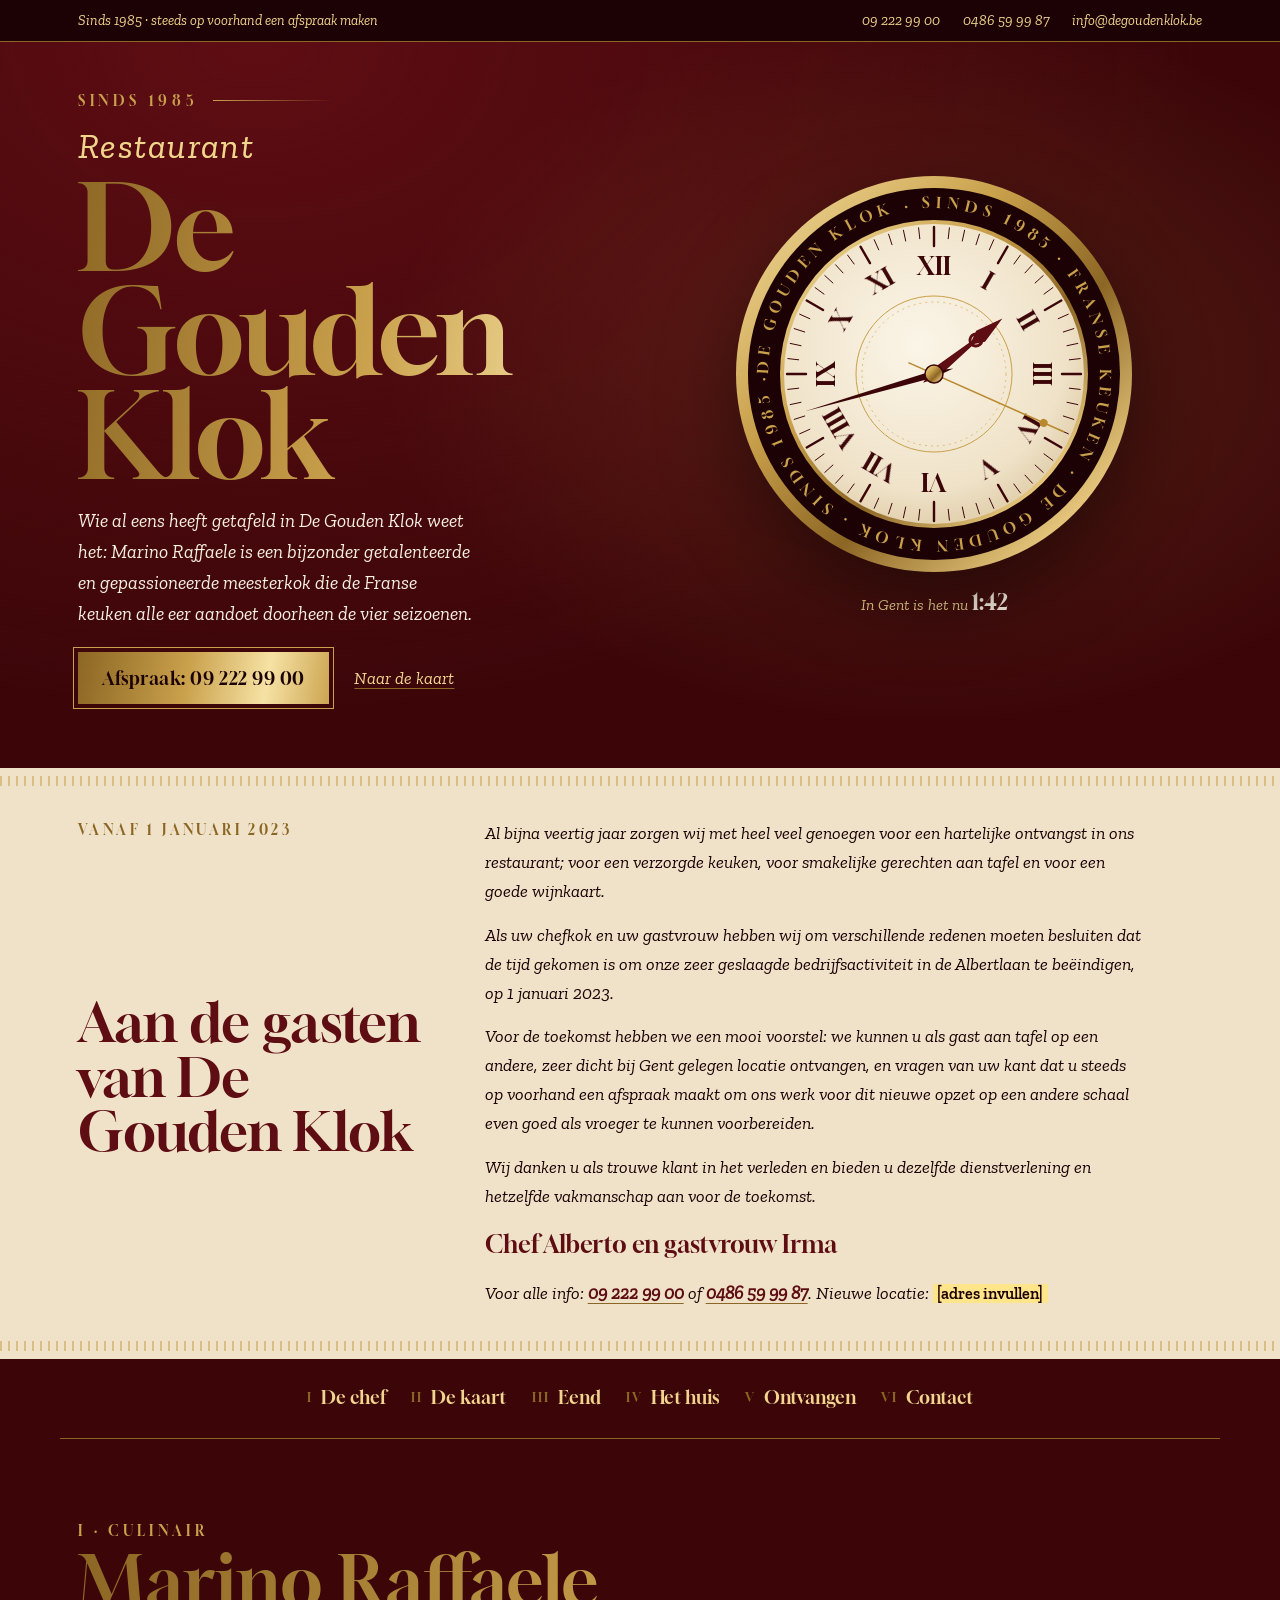
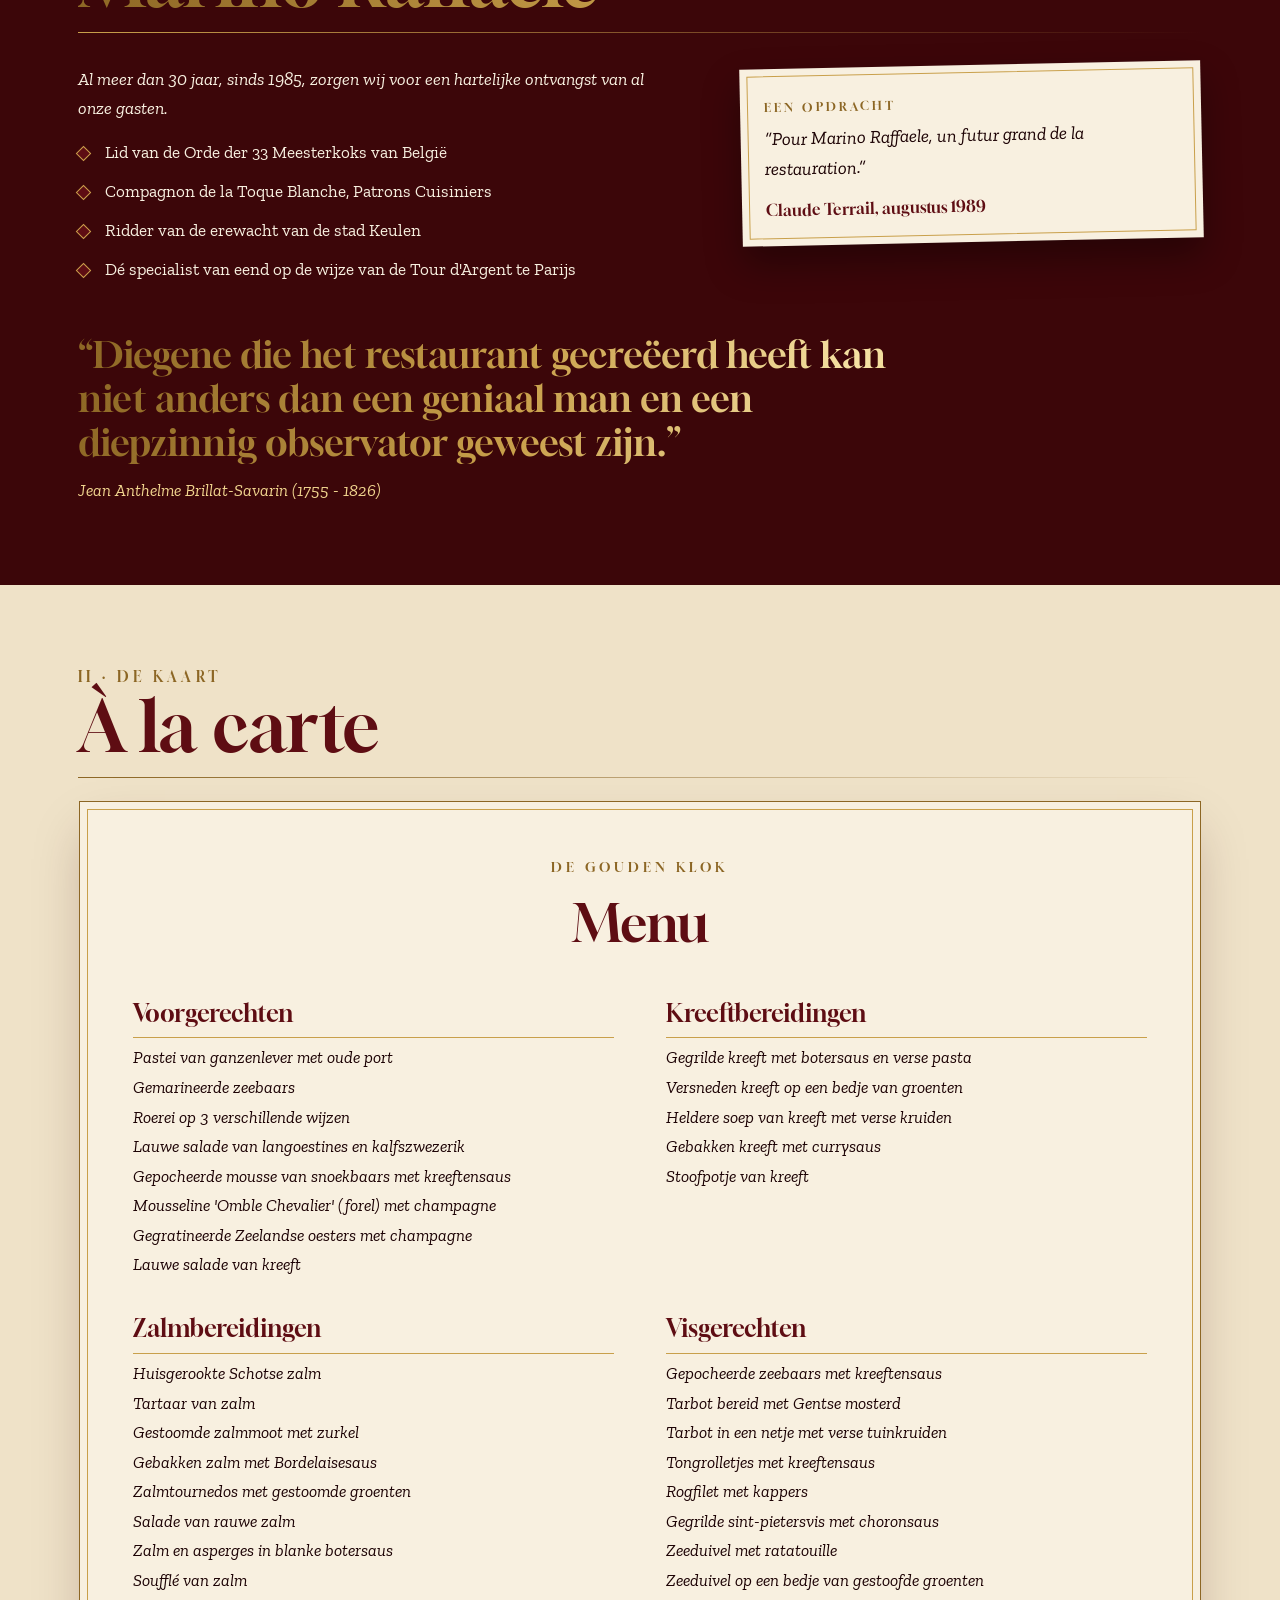
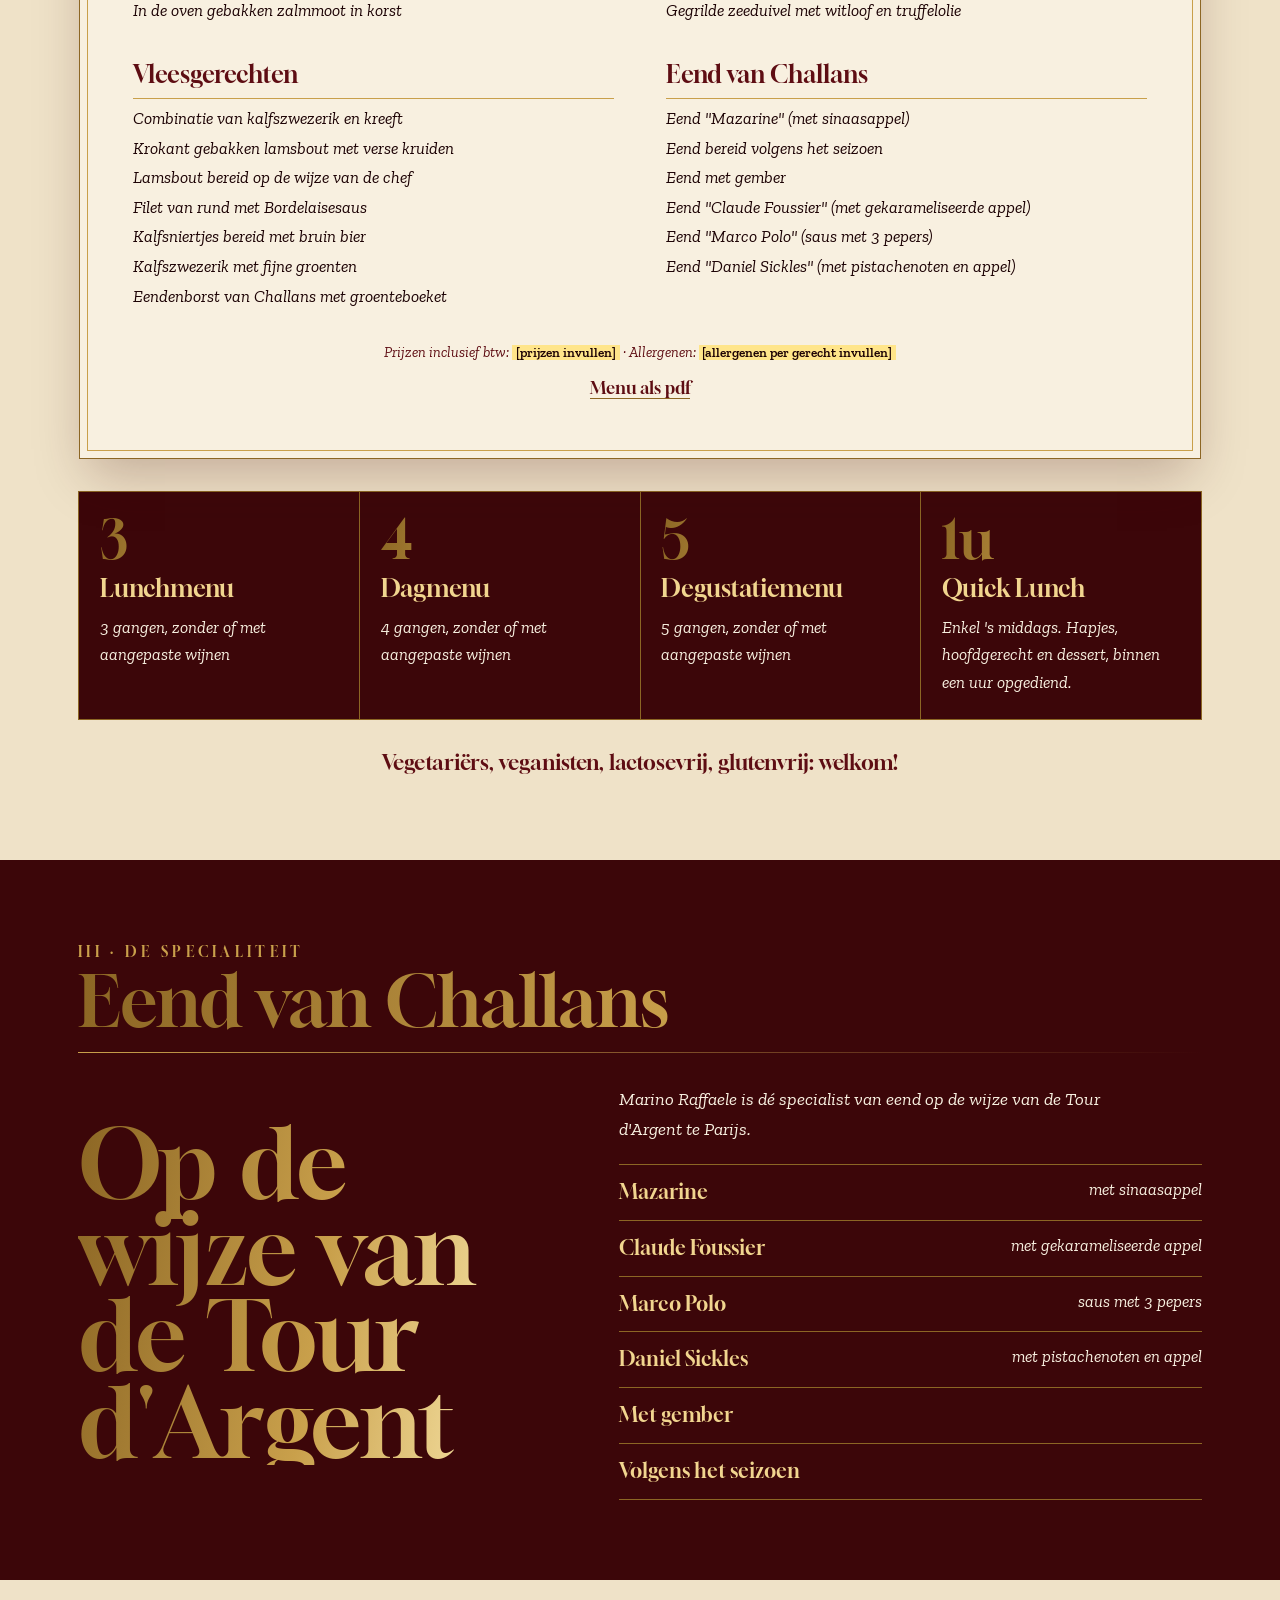
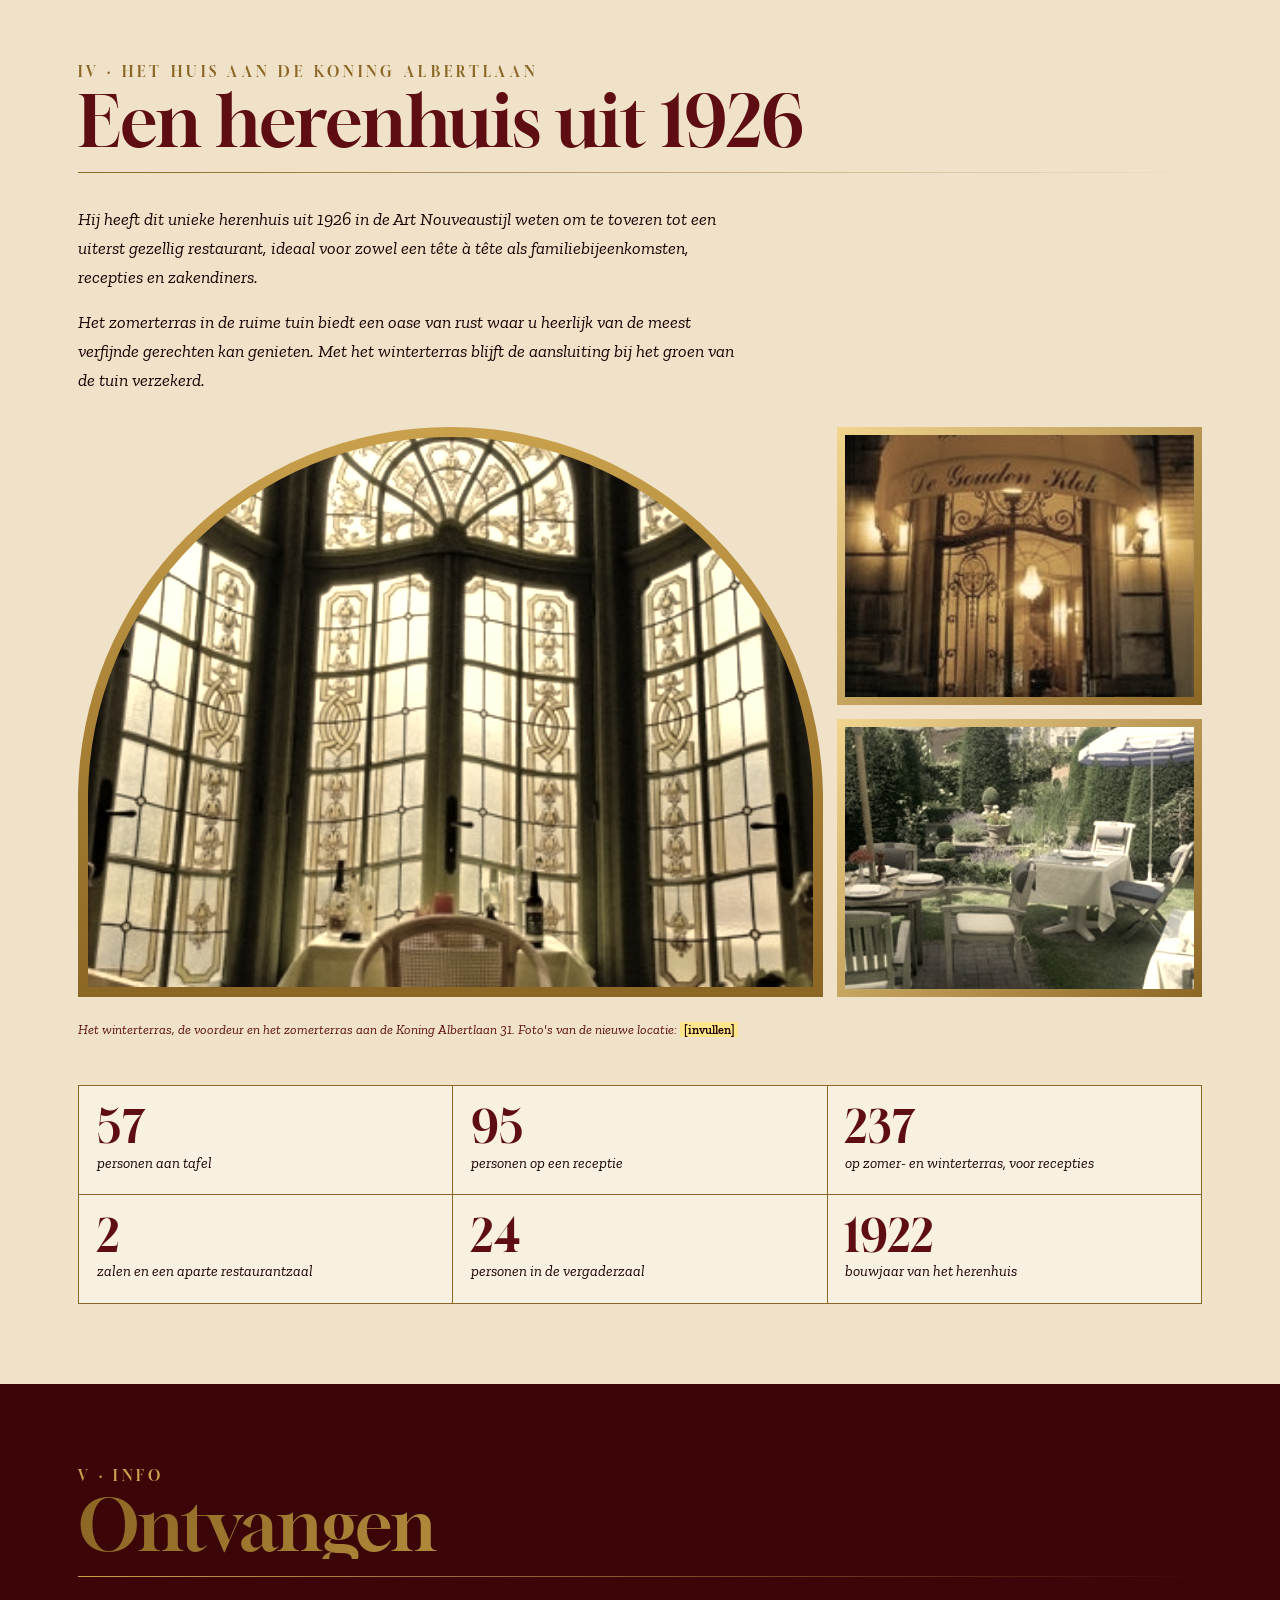
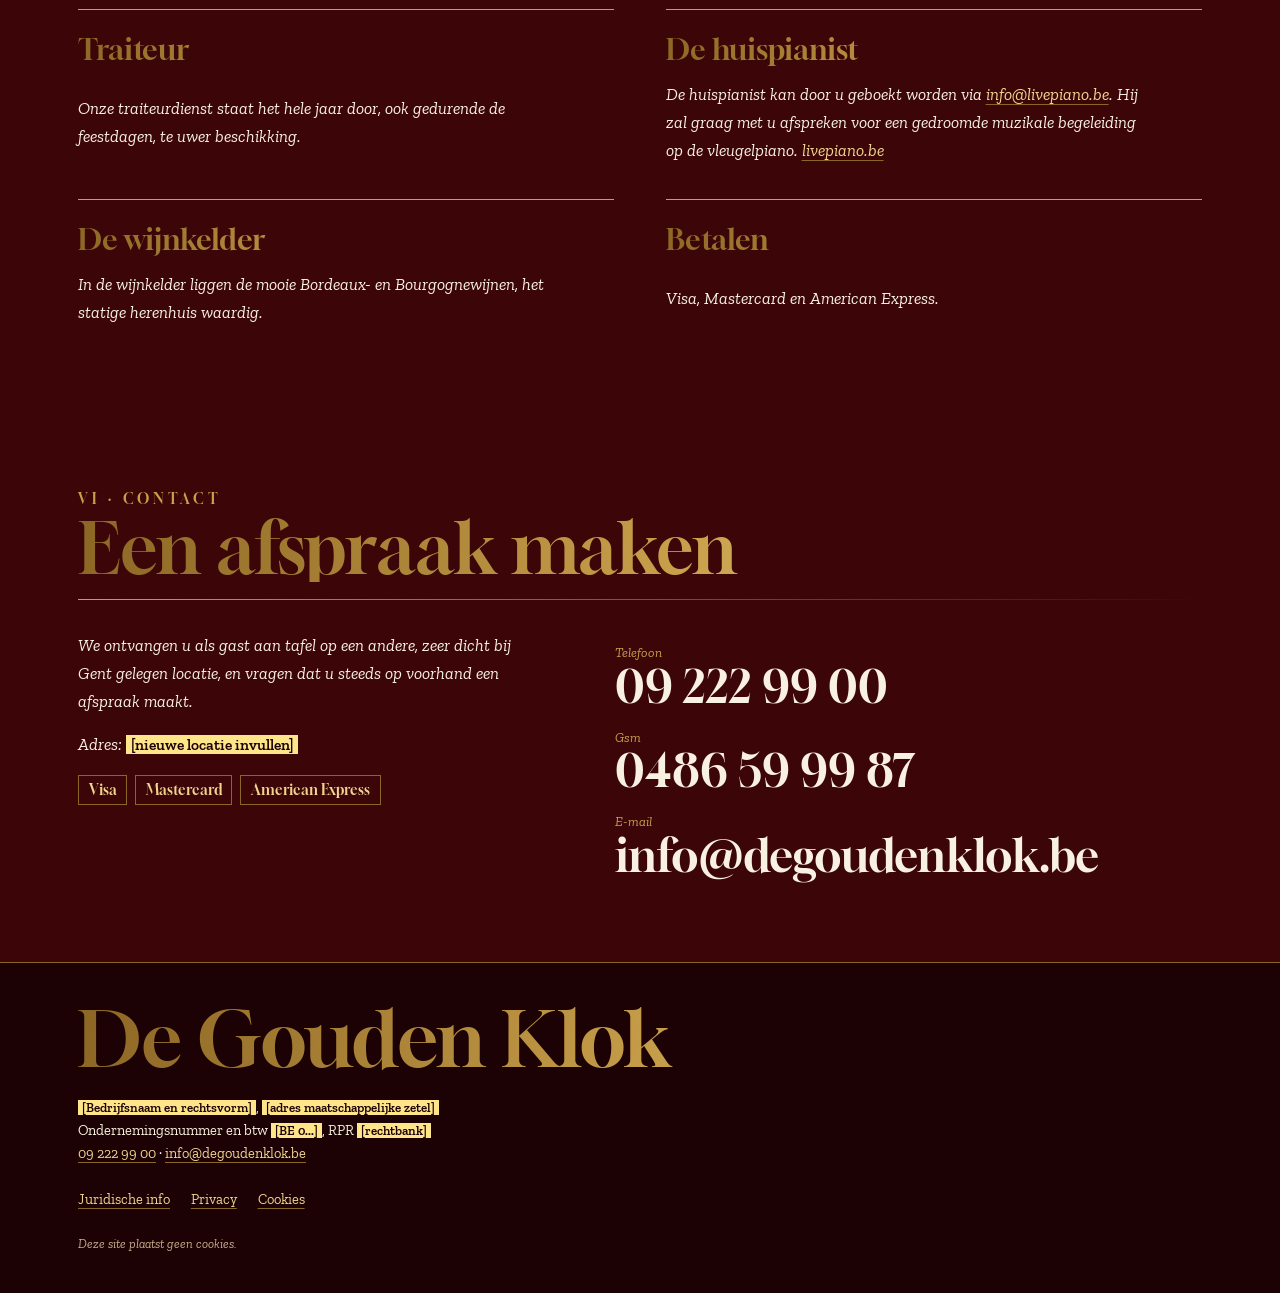
==== commit f4d47bfe: "Add files via upload" ====
--- a/index.html
+++ b/index.html
@@ -8,7 +8,7 @@
 <meta name="description" content="De Gouden Klok, Franse keuken sinds 1985. Eend van Challans op de wijze van de Tour d'Argent, kreeft, zalm en vis. Reserveren: 09 222 99 00.">
 <meta name="theme-color" content="#1C0204">
 <link rel="icon" href="assets/img/klok.svg" type="image/svg+xml">
-<link rel="stylesheet" href="assets/style.css">
+<link rel="stylesheet" href="assets/gk-stijl.css">
 </head>
 <body>
 
@@ -35,7 +35,7 @@
       </div>
     </div>
     <div class="pendule">
-      <svg class="klok" viewBox="0 0 400 400" role="img" aria-label="Gouden klok met de huidige tijd in Gent" data-klok>
+      <svg class="klok" width="400" height="400" viewBox="0 0 400 400" role="img" aria-label="Gouden klok met de huidige tijd in Gent" data-klok>
   <defs>
     <linearGradient id="bezel" x1="0" y1="0" x2="1" y2="1"><stop offset="0" stop-color="#F6E2A4"/><stop offset=".35" stop-color="#C9A04B"/><stop offset=".6" stop-color="#8C6624"/><stop offset=".85" stop-color="#E4C47A"/><stop offset="1" stop-color="#9B7429"/></linearGradient>
     <radialGradient id="plaat" cx=".45" cy=".4" r=".7"><stop offset="0" stop-color="#FBF5E8"/><stop offset=".7" stop-color="#EFE2C8"/><stop offset="1" stop-color="#D9C39A"/></radialGradient>
@@ -55,12 +55,6 @@
   <g class="wijzer sec" data-sec><line x1="200" y1="228" x2="200" y2="58" stroke="#B8892F" stroke-width="1.6"/><circle cx="200" cy="80" r="4" fill="#B8892F"/></g>
   <circle cx="200" cy="200" r="9" fill="url(#bezel)" stroke="#3C0609" stroke-width="1.5"/>
 </svg>
-      <div class="slinger" aria-hidden="true"><svg viewBox="0 0 100 300">
-  <defs><radialGradient id="bol" cx=".35" cy=".35" r=".7"><stop offset="0" stop-color="#F6E2A4"/><stop offset=".55" stop-color="#C9A04B"/><stop offset="1" stop-color="#7A561C"/></radialGradient></defs>
-  <rect x="47" y="0" width="6" height="215" fill="#C9A04B"/><rect x="49" y="0" width="1.5" height="215" fill="#F6E2A4"/>
-  <circle cx="50" cy="250" r="44" fill="url(#bol)" stroke="#8C6624" stroke-width="2"/>
-  <circle cx="50" cy="250" r="30" fill="none" stroke="#F6E2A4" stroke-width="1" opacity=".7"/>
-</svg></div>
       <p class="tijd-tekst">In Gent is het nu <b data-tijd>&nbsp;</b></p>
     </div>
   </div>
@@ -84,19 +78,18 @@
 </section>
 
 <nav class="wrap tafel" aria-label="Op deze pagina">
-  <a href="#chef"><svg class="uurklok" viewBox="0 0 64 64" aria-hidden="true" data-uurklok="30"><circle cx="32" cy="32" r="31" fill="#C9A04B"/><circle cx="32" cy="32" r="28" fill="#EFE2C8"/><g stroke="#3C0609" stroke-width="2" stroke-linecap="round"><line x1="32.0" y1="6.0" x2="32.0" y2="10.0"/><line x1="45.0" y1="9.5" x2="43.0" y2="12.9"/><line x1="54.5" y1="19.0" x2="51.1" y2="21.0"/><line x1="58.0" y1="32.0" x2="54.0" y2="32.0"/><line x1="54.5" y1="45.0" x2="51.1" y2="43.0"/><line x1="45.0" y1="54.5" x2="43.0" y2="51.1"/><line x1="32.0" y1="58.0" x2="32.0" y2="54.0"/><line x1="19.0" y1="54.5" x2="21.0" y2="51.1"/><line x1="9.5" y1="45.0" x2="12.9" y2="43.0"/><line x1="6.0" y1="32.0" x2="10.0" y2="32.0"/><line x1="9.5" y1="19.0" x2="12.9" y2="21.0"/><line x1="19.0" y1="9.5" x2="21.0" y2="12.9"/></g><g class="wijzer"><line x1="32" y1="32" x2="32" y2="13" stroke="#5E0D13" stroke-width="3" stroke-linecap="round"/></g><line x1="32" y1="32" x2="32" y2="10" stroke="#3C0609" stroke-width="1.6" stroke-linecap="round"/><circle cx="32" cy="32" r="3" fill="#C9A04B" stroke="#3C0609"/></svg>De chef</a>
-  <a href="#kaart"><svg class="uurklok" viewBox="0 0 64 64" aria-hidden="true" data-uurklok="60"><circle cx="32" cy="32" r="31" fill="#C9A04B"/><circle cx="32" cy="32" r="28" fill="#EFE2C8"/><g stroke="#3C0609" stroke-width="2" stroke-linecap="round"><line x1="32.0" y1="6.0" x2="32.0" y2="10.0"/><line x1="45.0" y1="9.5" x2="43.0" y2="12.9"/><line x1="54.5" y1="19.0" x2="51.1" y2="21.0"/><line x1="58.0" y1="32.0" x2="54.0" y2="32.0"/><line x1="54.5" y1="45.0" x2="51.1" y2="43.0"/><line x1="45.0" y1="54.5" x2="43.0" y2="51.1"/><line x1="32.0" y1="58.0" x2="32.0" y2="54.0"/><line x1="19.0" y1="54.5" x2="21.0" y2="51.1"/><line x1="9.5" y1="45.0" x2="12.9" y2="43.0"/><line x1="6.0" y1="32.0" x2="10.0" y2="32.0"/><line x1="9.5" y1="19.0" x2="12.9" y2="21.0"/><line x1="19.0" y1="9.5" x2="21.0" y2="12.9"/></g><g class="wijzer"><line x1="32" y1="32" x2="32" y2="13" stroke="#5E0D13" stroke-width="3" stroke-linecap="round"/></g><line x1="32" y1="32" x2="32" y2="10" stroke="#3C0609" stroke-width="1.6" stroke-linecap="round"/><circle cx="32" cy="32" r="3" fill="#C9A04B" stroke="#3C0609"/></svg>De kaart</a>
-  <a href="#eend"><svg class="uurklok" viewBox="0 0 64 64" aria-hidden="true" data-uurklok="90"><circle cx="32" cy="32" r="31" fill="#C9A04B"/><circle cx="32" cy="32" r="28" fill="#EFE2C8"/><g stroke="#3C0609" stroke-width="2" stroke-linecap="round"><line x1="32.0" y1="6.0" x2="32.0" y2="10.0"/><line x1="45.0" y1="9.5" x2="43.0" y2="12.9"/><line x1="54.5" y1="19.0" x2="51.1" y2="21.0"/><line x1="58.0" y1="32.0" x2="54.0" y2="32.0"/><line x1="54.5" y1="45.0" x2="51.1" y2="43.0"/><line x1="45.0" y1="54.5" x2="43.0" y2="51.1"/><line x1="32.0" y1="58.0" x2="32.0" y2="54.0"/><line x1="19.0" y1="54.5" x2="21.0" y2="51.1"/><line x1="9.5" y1="45.0" x2="12.9" y2="43.0"/><line x1="6.0" y1="32.0" x2="10.0" y2="32.0"/><line x1="9.5" y1="19.0" x2="12.9" y2="21.0"/><line x1="19.0" y1="9.5" x2="21.0" y2="12.9"/></g><g class="wijzer"><line x1="32" y1="32" x2="32" y2="13" stroke="#5E0D13" stroke-width="3" stroke-linecap="round"/></g><line x1="32" y1="32" x2="32" y2="10" stroke="#3C0609" stroke-width="1.6" stroke-linecap="round"/><circle cx="32" cy="32" r="3" fill="#C9A04B" stroke="#3C0609"/></svg>Eend</a>
-  <a href="#huis"><svg class="uurklok" viewBox="0 0 64 64" aria-hidden="true" data-uurklok="120"><circle cx="32" cy="32" r="31" fill="#C9A04B"/><circle cx="32" cy="32" r="28" fill="#EFE2C8"/><g stroke="#3C0609" stroke-width="2" stroke-linecap="round"><line x1="32.0" y1="6.0" x2="32.0" y2="10.0"/><line x1="45.0" y1="9.5" x2="43.0" y2="12.9"/><line x1="54.5" y1="19.0" x2="51.1" y2="21.0"/><line x1="58.0" y1="32.0" x2="54.0" y2="32.0"/><line x1="54.5" y1="45.0" x2="51.1" y2="43.0"/><line x1="45.0" y1="54.5" x2="43.0" y2="51.1"/><line x1="32.0" y1="58.0" x2="32.0" y2="54.0"/><line x1="19.0" y1="54.5" x2="21.0" y2="51.1"/><line x1="9.5" y1="45.0" x2="12.9" y2="43.0"/><line x1="6.0" y1="32.0" x2="10.0" y2="32.0"/><line x1="9.5" y1="19.0" x2="12.9" y2="21.0"/><line x1="19.0" y1="9.5" x2="21.0" y2="12.9"/></g><g class="wijzer"><line x1="32" y1="32" x2="32" y2="13" stroke="#5E0D13" stroke-width="3" stroke-linecap="round"/></g><line x1="32" y1="32" x2="32" y2="10" stroke="#3C0609" stroke-width="1.6" stroke-linecap="round"/><circle cx="32" cy="32" r="3" fill="#C9A04B" stroke="#3C0609"/></svg>Het huis</a>
-  <a href="#ontvangen"><svg class="uurklok" viewBox="0 0 64 64" aria-hidden="true" data-uurklok="150"><circle cx="32" cy="32" r="31" fill="#C9A04B"/><circle cx="32" cy="32" r="28" fill="#EFE2C8"/><g stroke="#3C0609" stroke-width="2" stroke-linecap="round"><line x1="32.0" y1="6.0" x2="32.0" y2="10.0"/><line x1="45.0" y1="9.5" x2="43.0" y2="12.9"/><line x1="54.5" y1="19.0" x2="51.1" y2="21.0"/><line x1="58.0" y1="32.0" x2="54.0" y2="32.0"/><line x1="54.5" y1="45.0" x2="51.1" y2="43.0"/><line x1="45.0" y1="54.5" x2="43.0" y2="51.1"/><line x1="32.0" y1="58.0" x2="32.0" y2="54.0"/><line x1="19.0" y1="54.5" x2="21.0" y2="51.1"/><line x1="9.5" y1="45.0" x2="12.9" y2="43.0"/><line x1="6.0" y1="32.0" x2="10.0" y2="32.0"/><line x1="9.5" y1="19.0" x2="12.9" y2="21.0"/><line x1="19.0" y1="9.5" x2="21.0" y2="12.9"/></g><g class="wijzer"><line x1="32" y1="32" x2="32" y2="13" stroke="#5E0D13" stroke-width="3" stroke-linecap="round"/></g><line x1="32" y1="32" x2="32" y2="10" stroke="#3C0609" stroke-width="1.6" stroke-linecap="round"/><circle cx="32" cy="32" r="3" fill="#C9A04B" stroke="#3C0609"/></svg>Ontvangen</a>
-  <a href="#contact"><svg class="uurklok" viewBox="0 0 64 64" aria-hidden="true" data-uurklok="180"><circle cx="32" cy="32" r="31" fill="#C9A04B"/><circle cx="32" cy="32" r="28" fill="#EFE2C8"/><g stroke="#3C0609" stroke-width="2" stroke-linecap="round"><line x1="32.0" y1="6.0" x2="32.0" y2="10.0"/><line x1="45.0" y1="9.5" x2="43.0" y2="12.9"/><line x1="54.5" y1="19.0" x2="51.1" y2="21.0"/><line x1="58.0" y1="32.0" x2="54.0" y2="32.0"/><line x1="54.5" y1="45.0" x2="51.1" y2="43.0"/><line x1="45.0" y1="54.5" x2="43.0" y2="51.1"/><line x1="32.0" y1="58.0" x2="32.0" y2="54.0"/><line x1="19.0" y1="54.5" x2="21.0" y2="51.1"/><line x1="9.5" y1="45.0" x2="12.9" y2="43.0"/><line x1="6.0" y1="32.0" x2="10.0" y2="32.0"/><line x1="9.5" y1="19.0" x2="12.9" y2="21.0"/><line x1="19.0" y1="9.5" x2="21.0" y2="12.9"/></g><g class="wijzer"><line x1="32" y1="32" x2="32" y2="13" stroke="#5E0D13" stroke-width="3" stroke-linecap="round"/></g><line x1="32" y1="32" x2="32" y2="10" stroke="#3C0609" stroke-width="1.6" stroke-linecap="round"/><circle cx="32" cy="32" r="3" fill="#C9A04B" stroke="#3C0609"/></svg>Contact</a>
+  <a href="#chef"><span>I</span>De chef</a>
+  <a href="#kaart"><span>II</span>De kaart</a>
+  <a href="#eend"><span>III</span>Eend</a>
+  <a href="#huis"><span>IV</span>Het huis</a>
+  <a href="#ontvangen"><span>V</span>Ontvangen</a>
+  <a href="#contact"><span>VI</span>Contact</a>
 </nav>
 
 <main>
   <section class="wrap sectie" id="chef" aria-labelledby="chef-titel">
     <div class="titel wacht">
-      <svg class="uurklok" viewBox="0 0 64 64" aria-hidden="true" data-uurklok="30"><circle cx="32" cy="32" r="31" fill="#C9A04B"/><circle cx="32" cy="32" r="28" fill="#EFE2C8"/><g stroke="#3C0609" stroke-width="2" stroke-linecap="round"><line x1="32.0" y1="6.0" x2="32.0" y2="10.0"/><line x1="45.0" y1="9.5" x2="43.0" y2="12.9"/><line x1="54.5" y1="19.0" x2="51.1" y2="21.0"/><line x1="58.0" y1="32.0" x2="54.0" y2="32.0"/><line x1="54.5" y1="45.0" x2="51.1" y2="43.0"/><line x1="45.0" y1="54.5" x2="43.0" y2="51.1"/><line x1="32.0" y1="58.0" x2="32.0" y2="54.0"/><line x1="19.0" y1="54.5" x2="21.0" y2="51.1"/><line x1="9.5" y1="45.0" x2="12.9" y2="43.0"/><line x1="6.0" y1="32.0" x2="10.0" y2="32.0"/><line x1="9.5" y1="19.0" x2="12.9" y2="21.0"/><line x1="19.0" y1="9.5" x2="21.0" y2="12.9"/></g><g class="wijzer"><line x1="32" y1="32" x2="32" y2="13" stroke="#5E0D13" stroke-width="3" stroke-linecap="round"/></g><line x1="32" y1="32" x2="32" y2="10" stroke="#3C0609" stroke-width="1.6" stroke-linecap="round"/><circle cx="32" cy="32" r="3" fill="#C9A04B" stroke="#3C0609"/></svg>
-      <span class="nr">I uur &middot; Culinair</span>
+      <span class="nr">I &middot; Culinair</span>
       <h2 id="chef-titel" class="goud">Marino Raffaele</h2>
     </div>
     <div class="chef">
@@ -124,8 +117,7 @@
   <section class="licht sectie" id="kaart" aria-labelledby="kaart-titel">
     <div class="wrap">
       <div class="titel wacht">
-        <svg class="uurklok" viewBox="0 0 64 64" aria-hidden="true" data-uurklok="60"><circle cx="32" cy="32" r="31" fill="#C9A04B"/><circle cx="32" cy="32" r="28" fill="#EFE2C8"/><g stroke="#3C0609" stroke-width="2" stroke-linecap="round"><line x1="32.0" y1="6.0" x2="32.0" y2="10.0"/><line x1="45.0" y1="9.5" x2="43.0" y2="12.9"/><line x1="54.5" y1="19.0" x2="51.1" y2="21.0"/><line x1="58.0" y1="32.0" x2="54.0" y2="32.0"/><line x1="54.5" y1="45.0" x2="51.1" y2="43.0"/><line x1="45.0" y1="54.5" x2="43.0" y2="51.1"/><line x1="32.0" y1="58.0" x2="32.0" y2="54.0"/><line x1="19.0" y1="54.5" x2="21.0" y2="51.1"/><line x1="9.5" y1="45.0" x2="12.9" y2="43.0"/><line x1="6.0" y1="32.0" x2="10.0" y2="32.0"/><line x1="9.5" y1="19.0" x2="12.9" y2="21.0"/><line x1="19.0" y1="9.5" x2="21.0" y2="12.9"/></g><g class="wijzer"><line x1="32" y1="32" x2="32" y2="13" stroke="#5E0D13" stroke-width="3" stroke-linecap="round"/></g><line x1="32" y1="32" x2="32" y2="10" stroke="#3C0609" stroke-width="1.6" stroke-linecap="round"/><circle cx="32" cy="32" r="3" fill="#C9A04B" stroke="#3C0609"/></svg>
-        <span class="nr">II uur &middot; De kaart</span>
+        <span class="nr">II &middot; De kaart</span>
         <h2 id="kaart-titel">&Agrave; la carte</h2>
       </div>
 
@@ -226,8 +218,7 @@
 
   <section class="wrap sectie eend" id="eend" aria-labelledby="eend-titel">
     <div class="titel wacht">
-      <svg class="uurklok" viewBox="0 0 64 64" aria-hidden="true" data-uurklok="90"><circle cx="32" cy="32" r="31" fill="#C9A04B"/><circle cx="32" cy="32" r="28" fill="#EFE2C8"/><g stroke="#3C0609" stroke-width="2" stroke-linecap="round"><line x1="32.0" y1="6.0" x2="32.0" y2="10.0"/><line x1="45.0" y1="9.5" x2="43.0" y2="12.9"/><line x1="54.5" y1="19.0" x2="51.1" y2="21.0"/><line x1="58.0" y1="32.0" x2="54.0" y2="32.0"/><line x1="54.5" y1="45.0" x2="51.1" y2="43.0"/><line x1="45.0" y1="54.5" x2="43.0" y2="51.1"/><line x1="32.0" y1="58.0" x2="32.0" y2="54.0"/><line x1="19.0" y1="54.5" x2="21.0" y2="51.1"/><line x1="9.5" y1="45.0" x2="12.9" y2="43.0"/><line x1="6.0" y1="32.0" x2="10.0" y2="32.0"/><line x1="9.5" y1="19.0" x2="12.9" y2="21.0"/><line x1="19.0" y1="9.5" x2="21.0" y2="12.9"/></g><g class="wijzer"><line x1="32" y1="32" x2="32" y2="13" stroke="#5E0D13" stroke-width="3" stroke-linecap="round"/></g><line x1="32" y1="32" x2="32" y2="10" stroke="#3C0609" stroke-width="1.6" stroke-linecap="round"/><circle cx="32" cy="32" r="3" fill="#C9A04B" stroke="#3C0609"/></svg>
-      <span class="nr">III uur &middot; De specialiteit</span>
+      <span class="nr">III &middot; De specialiteit</span>
       <h2 id="eend-titel" class="goud">Eend van Challans</h2>
     </div>
     <div class="eend-raster">
@@ -249,8 +240,7 @@
   <section class="licht sectie" id="huis" aria-labelledby="huis-titel">
     <div class="wrap">
       <div class="titel wacht">
-        <svg class="uurklok" viewBox="0 0 64 64" aria-hidden="true" data-uurklok="120"><circle cx="32" cy="32" r="31" fill="#C9A04B"/><circle cx="32" cy="32" r="28" fill="#EFE2C8"/><g stroke="#3C0609" stroke-width="2" stroke-linecap="round"><line x1="32.0" y1="6.0" x2="32.0" y2="10.0"/><line x1="45.0" y1="9.5" x2="43.0" y2="12.9"/><line x1="54.5" y1="19.0" x2="51.1" y2="21.0"/><line x1="58.0" y1="32.0" x2="54.0" y2="32.0"/><line x1="54.5" y1="45.0" x2="51.1" y2="43.0"/><line x1="45.0" y1="54.5" x2="43.0" y2="51.1"/><line x1="32.0" y1="58.0" x2="32.0" y2="54.0"/><line x1="19.0" y1="54.5" x2="21.0" y2="51.1"/><line x1="9.5" y1="45.0" x2="12.9" y2="43.0"/><line x1="6.0" y1="32.0" x2="10.0" y2="32.0"/><line x1="9.5" y1="19.0" x2="12.9" y2="21.0"/><line x1="19.0" y1="9.5" x2="21.0" y2="12.9"/></g><g class="wijzer"><line x1="32" y1="32" x2="32" y2="13" stroke="#5E0D13" stroke-width="3" stroke-linecap="round"/></g><line x1="32" y1="32" x2="32" y2="10" stroke="#3C0609" stroke-width="1.6" stroke-linecap="round"/><circle cx="32" cy="32" r="3" fill="#C9A04B" stroke="#3C0609"/></svg>
-        <span class="nr">IV uur &middot; Het huis aan de Koning Albertlaan</span>
+        <span class="nr">IV &middot; Het huis aan de Koning Albertlaan</span>
         <h2 id="huis-titel">Een herenhuis uit 1926</h2>
       </div>
       <div class="huis-tekst">
@@ -276,8 +266,7 @@
 
   <section class="wrap sectie" id="ontvangen" aria-labelledby="ontvangen-titel">
     <div class="titel wacht">
-      <svg class="uurklok" viewBox="0 0 64 64" aria-hidden="true" data-uurklok="150"><circle cx="32" cy="32" r="31" fill="#C9A04B"/><circle cx="32" cy="32" r="28" fill="#EFE2C8"/><g stroke="#3C0609" stroke-width="2" stroke-linecap="round"><line x1="32.0" y1="6.0" x2="32.0" y2="10.0"/><line x1="45.0" y1="9.5" x2="43.0" y2="12.9"/><line x1="54.5" y1="19.0" x2="51.1" y2="21.0"/><line x1="58.0" y1="32.0" x2="54.0" y2="32.0"/><line x1="54.5" y1="45.0" x2="51.1" y2="43.0"/><line x1="45.0" y1="54.5" x2="43.0" y2="51.1"/><line x1="32.0" y1="58.0" x2="32.0" y2="54.0"/><line x1="19.0" y1="54.5" x2="21.0" y2="51.1"/><line x1="9.5" y1="45.0" x2="12.9" y2="43.0"/><line x1="6.0" y1="32.0" x2="10.0" y2="32.0"/><line x1="9.5" y1="19.0" x2="12.9" y2="21.0"/><line x1="19.0" y1="9.5" x2="21.0" y2="12.9"/></g><g class="wijzer"><line x1="32" y1="32" x2="32" y2="13" stroke="#5E0D13" stroke-width="3" stroke-linecap="round"/></g><line x1="32" y1="32" x2="32" y2="10" stroke="#3C0609" stroke-width="1.6" stroke-linecap="round"/><circle cx="32" cy="32" r="3" fill="#C9A04B" stroke="#3C0609"/></svg>
-      <span class="nr">V uur &middot; Info</span>
+      <span class="nr">V &middot; Info</span>
       <h2 id="ontvangen-titel" class="goud">Ontvangen</h2>
     </div>
     <div class="extras">
@@ -302,8 +291,7 @@
 
   <section class="wrap sectie" id="contact" aria-labelledby="contact-titel">
     <div class="titel wacht">
-      <svg class="uurklok" viewBox="0 0 64 64" aria-hidden="true" data-uurklok="180"><circle cx="32" cy="32" r="31" fill="#C9A04B"/><circle cx="32" cy="32" r="28" fill="#EFE2C8"/><g stroke="#3C0609" stroke-width="2" stroke-linecap="round"><line x1="32.0" y1="6.0" x2="32.0" y2="10.0"/><line x1="45.0" y1="9.5" x2="43.0" y2="12.9"/><line x1="54.5" y1="19.0" x2="51.1" y2="21.0"/><line x1="58.0" y1="32.0" x2="54.0" y2="32.0"/><line x1="54.5" y1="45.0" x2="51.1" y2="43.0"/><line x1="45.0" y1="54.5" x2="43.0" y2="51.1"/><line x1="32.0" y1="58.0" x2="32.0" y2="54.0"/><line x1="19.0" y1="54.5" x2="21.0" y2="51.1"/><line x1="9.5" y1="45.0" x2="12.9" y2="43.0"/><line x1="6.0" y1="32.0" x2="10.0" y2="32.0"/><line x1="9.5" y1="19.0" x2="12.9" y2="21.0"/><line x1="19.0" y1="9.5" x2="21.0" y2="12.9"/></g><g class="wijzer"><line x1="32" y1="32" x2="32" y2="13" stroke="#5E0D13" stroke-width="3" stroke-linecap="round"/></g><line x1="32" y1="32" x2="32" y2="10" stroke="#3C0609" stroke-width="1.6" stroke-linecap="round"/><circle cx="32" cy="32" r="3" fill="#C9A04B" stroke="#3C0609"/></svg>
-      <span class="nr">VI uur &middot; Contact</span>
+      <span class="nr">VI &middot; Contact</span>
       <h2 id="contact-titel" class="goud">Een afspraak maken</h2>
     </div>
     <div class="contact">
@@ -343,6 +331,6 @@
   <a href="mailto:info@degoudenklok.be">Mail ons</a>
 </div>
 
-<script src="assets/script.js"></script>
+<script src="assets/gk-script.js"></script>
 </body>
 </html>
--- a/assets/gk-stijl.css
+++ b/assets/gk-stijl.css
@@ -0,0 +1,329 @@
+/* De Gouden Klok
+   Opbouw: de klok draagt de pagina. Een grote gouden pendule in de kop toont de echte tijd in Gent,
+   elk deel krijgt een klein klokje dat naar zijn uur wijst (I tot VII).
+   Kleuren: diep bordeaux zoals hun oude site, champagnebeige voor de kaart en de info, goud als bladgoud.
+   Letters: Gloock voor titels, Zilla Slab cursief voor de tekst, zoals de schuine letters van hun oude site. */
+
+@font-face { font-family: "Gloock"; src: url("fonts/gloock-400.woff2") format("woff2"); font-weight: 400; font-display: swap; }
+@font-face { font-family: "Zilla Slab"; src: url("fonts/zilla-slab-400-normal.woff2") format("woff2"); font-weight: 400; font-display: swap; }
+@font-face { font-family: "Zilla Slab"; src: url("fonts/zilla-slab-400-italic.woff2") format("woff2"); font-weight: 400; font-style: italic; font-display: swap; }
+@font-face { font-family: "Zilla Slab"; src: url("fonts/zilla-slab-600-normal.woff2") format("woff2"); font-weight: 600; font-display: swap; }
+
+:root {
+  --nacht: #1C0204;
+  --bordeaux: #3C0609;
+  --wijn: #5E0D13;
+  --champagne: #EFE2C8;
+  --champagne-diep: #E2CFAB;
+  --perkament: #F8F0E0;
+  --goud: #C9A04B;
+  --goud-licht: #F1D58F;
+  --goud-donker: #8C6624;
+  --bladgoud: linear-gradient(100deg, #8C6624 0%, #C9A04B 22%, #F6E2A4 38%, #C9A04B 52%, #9B7429 70%, #E4C47A 88%, #8C6624 100%);
+  --kop: "Gloock", "Didot", "Bodoni 72", Georgia, serif;
+  --tekst: "Zilla Slab", Rockwell, Georgia, serif;
+  color-scheme: dark;
+}
+
+* { box-sizing: border-box; }
+html { scroll-behavior: smooth; }
+body {
+  margin: 0;
+  background: var(--bordeaux);
+  color: var(--perkament);
+  font-family: var(--tekst);
+  font-size: 1.07rem;
+  line-height: 1.62;
+  padding-bottom: 76px;
+  overflow-x: hidden;
+}
+img { max-width: 100%; display: block; }
+a { color: var(--goud-licht); text-decoration-color: var(--goud-donker); text-underline-offset: 4px; }
+a:hover { color: var(--perkament); }
+:focus-visible { outline: 2px solid var(--goud-licht); outline-offset: 4px; }
+.wrap {
+  max-width: 1160px;
+  margin-inline: auto;
+  padding-left: max(18px, env(safe-area-inset-left, 0px));
+  padding-right: max(18px, env(safe-area-inset-right, 0px));
+}
+
+/* bladgoud dat traag glanst */
+.goud {
+  background: var(--bladgoud);
+  background-size: 250% 100%;
+  -webkit-background-clip: text; background-clip: text;
+  color: transparent;
+  animation: glans 7s ease-in-out infinite;
+}
+@keyframes glans { 0%, 100% { background-position: 0% 0; } 50% { background-position: 100% 0; } }
+
+/* ---------- bovenlijn ---------- */
+.lijn { background: var(--nacht); border-bottom: 1px solid var(--goud-donker); font-size: .9rem; font-style: italic; color: var(--goud-licht); }
+.lijn .wrap { display: flex; flex-wrap: wrap; justify-content: space-between; gap: .3rem 1.4rem; padding-block: .55rem; }
+.lijn .rechts { display: flex; flex-wrap: wrap; gap: .3rem 1.4rem; }
+.lijn a { text-decoration: none; }
+
+/* ---------- kop met de grote klok ---------- */
+.kop {
+  position: relative;
+  background:
+    radial-gradient(ellipse 60% 70% at 72% 45%, rgba(201,160,75,.16), transparent 70%),
+    radial-gradient(ellipse at 20% 0%, var(--wijn), transparent 65%),
+    var(--bordeaux);
+  overflow: hidden;
+}
+.kop .wrap { display: grid; gap: 1.6rem; align-items: center; padding-block: 2.4rem 3.4rem; }
+.kop-tekst { display: grid; gap: 1.1rem; min-width: 0; position: relative; z-index: 1; }
+.sinds { font-family: var(--kop); letter-spacing: .34em; text-transform: uppercase; font-size: .85rem; margin: 0; display: flex; align-items: center; gap: .9rem; color: var(--goud); }
+.sinds::after { content: ""; width: 120px; height: 1px; background: linear-gradient(90deg, var(--goud), transparent); }
+.kop h1 { font-family: var(--kop); font-weight: 400; margin: 0; font-size: clamp(3.4rem, 13vw, 7.4rem); line-height: .88; letter-spacing: -.01em; }
+.kop h1 small { display: block; font-family: var(--tekst); font-style: italic; font-size: .3em; letter-spacing: .04em; color: var(--goud-licht); margin-bottom: .4em; -webkit-text-fill-color: var(--goud-licht); }
+.kop .intro { font-style: italic; font-size: 1.2rem; max-width: 36ch; margin: 0; }
+.acties { display: flex; flex-wrap: wrap; gap: .9rem 1.6rem; align-items: center; margin-top: .3rem; }
+
+.knop {
+  position: relative; overflow: hidden;
+  display: inline-flex; align-items: center; gap: .8rem;
+  font-family: var(--kop); font-size: 1.12rem; letter-spacing: .03em;
+  color: var(--nacht); background: var(--bladgoud); background-size: 200% 100%;
+  text-decoration: none;
+  padding: .75rem 1.5rem .7rem;
+  outline: 1px solid var(--goud);
+  outline-offset: 4px;
+  transition: background-position .6s ease, outline-offset .3s;
+}
+.knop:hover { background-position: 100% 0; color: var(--nacht); outline-offset: 7px; }
+.tekstlink { font-style: italic; font-size: 1.1rem; }
+
+/* de pendule */
+.pendule { position: relative; justify-self: center; width: min(400px, 78vw); display: grid; justify-items: center; }
+.pendule svg.klok { width: 100%; height: auto; display: block; filter: drop-shadow(0 30px 40px rgba(0,0,0,.45)); position: relative; z-index: 2; }
+.klok .wijzer { transform-box: view-box; transform-origin: 200px 200px; }
+.klok .sec { transition: transform .35s cubic-bezier(.3, 1.7, .5, 1); }
+.klok .streep { stroke-dasharray: 40; stroke-dashoffset: 40; animation: streep .8s ease-out forwards; }
+@keyframes streep { to { stroke-dashoffset: 0; } }
+.klok .cijfer { opacity: 0; animation: cijfer .6s ease-out forwards; }
+@keyframes cijfer { to { opacity: 1; } }
+.klok .ring-tekst { transform-box: view-box; transform-origin: 200px 200px; animation: ring 120s linear infinite; }
+@keyframes ring { to { transform: rotate(-360deg); } }
+.slinger {
+  width: 28%; margin-top: -18%; z-index: 1;
+  transform-origin: 50% 0;
+  animation: slinger 2s ease-in-out infinite alternate;
+}
+.slinger svg { width: 100%; height: auto; display: block; }
+@keyframes slinger { from { transform: rotate(9deg); } to { transform: rotate(-9deg); } }
+.tijd-tekst { margin: .6rem 0 0; font-style: italic; color: var(--goud-licht); text-align: center; font-size: 1rem; }
+.tijd-tekst b { font-family: var(--kop); font-weight: 400; font-style: normal; font-size: 1.4rem; color: var(--perkament); font-variant-numeric: tabular-nums; }
+
+/* ---------- brief van de chef ---------- */
+.brief { background: var(--champagne); color: var(--nacht); position: relative; }
+.brief::before, .brief::after { content: ""; position: absolute; left: 0; right: 0; height: 10px; background: repeating-linear-gradient(90deg, var(--goud) 0 2px, transparent 2px 8px); opacity: .55; }
+.brief::before { top: 8px; } .brief::after { bottom: 8px; }
+.brief .wrap { display: grid; gap: 1.4rem; padding-block: 3.2rem; }
+.brief-kop { display: grid; gap: .3rem; }
+.brief-kop .datum { font-family: var(--kop); color: var(--goud-donker); letter-spacing: .25em; text-transform: uppercase; font-size: .85rem; }
+.brief-kop h2 { font-family: var(--kop); font-weight: 400; font-size: clamp(2rem, 6vw, 3.4rem); line-height: 1; margin: 0; color: var(--wijn); }
+.brief-tekst { display: grid; gap: .9rem; font-style: italic; font-size: 1.12rem; max-width: 66ch; }
+.brief-tekst p { margin: 0; }
+.brief-tekst .handtekening { font-family: var(--kop); font-style: normal; font-size: 1.5rem; color: var(--wijn); }
+.brief-tekst a { color: var(--wijn); font-weight: 600; }
+
+/* ---------- inhoudstafel als wijzerplaat ---------- */
+.tafel { display: flex; flex-wrap: wrap; justify-content: center; gap: .5rem 1.6rem; padding-block: 1.6rem; border-bottom: 1px solid var(--goud-donker); }
+.tafel a { display: inline-flex; align-items: center; gap: .5rem; text-decoration: none; font-family: var(--kop); font-size: 1.1rem; color: var(--goud-licht); }
+.tafel a:hover { color: var(--perkament); }
+.tafel span { font-size: .8rem; letter-spacing: .15em; color: var(--goud-donker); }
+
+/* ---------- secties ---------- */
+.sectie { padding-block: 3.6rem; }
+.titel { display: grid; gap: .3rem; margin-bottom: 2rem; }
+.titel .nr { font-family: var(--kop); color: var(--goud); font-size: .9rem; letter-spacing: .3em; text-transform: uppercase; }
+.titel h2 { font-family: var(--kop); font-weight: 400; font-size: clamp(2.3rem, 7vw, 4.4rem); line-height: .95; margin: 0; }
+.titel::after { content: ""; grid-column: 1 / -1; height: 1px; margin-top: .8rem; background: linear-gradient(90deg, var(--goud), transparent); transform-origin: left; transform: scaleX(var(--lijn, 1)); transition: transform 1.2s cubic-bezier(.2, .8, .2, 1); }
+.titel.wacht::after { --lijn: 0; }
+.licht .titel h2 { color: var(--wijn); }
+.licht .titel .nr { color: var(--goud-donker); }
+.licht .titel::after { background: linear-gradient(90deg, var(--goud-donker), transparent); }
+
+.uurklok .wijzer { transform-box: view-box; transform-origin: 32px 32px; transition: transform 1.4s cubic-bezier(.3, 1.4, .5, 1); }
+
+.licht { background: var(--champagne); color: var(--nacht); }
+.licht a { color: var(--wijn); text-decoration-color: var(--goud-donker); }
+
+/* chef */
+.chef { display: grid; gap: 2.4rem; align-items: start; }
+.chef-tekst { display: grid; gap: 1rem; min-width: 0; }
+.chef-tekst p { margin: 0; max-width: 60ch; font-style: italic; font-size: 1.12rem; }
+.titels { list-style: none; margin: 0; padding: 0; display: grid; gap: .7rem; }
+.titels li { padding-left: 1.7rem; position: relative; }
+.titels li::before { content: ""; position: absolute; left: 0; top: .55em; width: 9px; height: 9px; border: 1px solid var(--goud); transform: rotate(45deg); background: var(--wijn); }
+.opdracht {
+  position: relative;
+  padding: 1.8rem 1.5rem 1.4rem;
+  background: var(--perkament); color: var(--nacht);
+  font-style: italic; font-size: 1.15rem;
+  transform: rotate(-1.2deg);
+  box-shadow: 0 18px 36px rgba(0,0,0,.35);
+}
+.opdracht::before { content: ""; position: absolute; inset: 7px; border: 1px solid var(--goud); pointer-events: none; }
+.opdracht .wie { display: block; margin-top: .8rem; font-style: normal; font-family: var(--kop); color: var(--wijn); font-size: 1rem; }
+.opdracht .label { display: block; font-family: var(--kop); font-style: normal; letter-spacing: .25em; text-transform: uppercase; font-size: .75rem; color: var(--goud-donker); margin-bottom: .5rem; }
+
+.citaat-groot { margin: 3rem 0 0; display: grid; gap: .8rem; max-width: 820px; }
+.citaat-groot p { margin: 0; font-family: var(--kop); font-size: clamp(1.5rem, 4vw, 2.3rem); line-height: 1.2; }
+.citaat-groot cite { font-style: italic; color: var(--goud-licht); }
+
+/* ---------- de kaart ---------- */
+.kaart {
+  background: var(--perkament);
+  color: var(--nacht);
+  padding: 2.2rem 1.3rem 2.4rem;
+  position: relative;
+  box-shadow: 0 0 0 1px var(--goud), 0 0 0 8px var(--perkament), 0 0 0 9px var(--goud-donker), 0 24px 50px rgba(60,6,9,.25);
+  margin: 10px;
+}
+.kaart-kop { text-align: center; display: grid; gap: .2rem; justify-items: center; margin-bottom: 1.8rem; }
+.kaart-kop .klein { font-family: var(--kop); letter-spacing: .3em; text-transform: uppercase; color: var(--goud-donker); font-size: .8rem; }
+.kaart-kop h3 { font-family: var(--kop); font-weight: 400; font-size: clamp(2rem, 6vw, 3.2rem); margin: 0; color: var(--wijn); }
+.kaart-kop svg { width: 46px; height: 46px; margin-top: .4rem; }
+.gangen { display: grid; gap: 2rem 3.2rem; }
+.gang h4 { font-family: var(--kop); font-weight: 400; font-size: 1.5rem; color: var(--wijn); margin: 0 0 .5rem; padding-bottom: .3rem; border-bottom: 1px solid var(--goud); }
+.gang ul { list-style: none; margin: 0; padding: 0; display: grid; gap: .35rem; }
+.gang li { font-style: italic; line-height: 1.4; }
+.gang li.wacht { opacity: 0; transform: translateY(8px); }
+.gang li { transition: opacity .6s ease, transform .6s ease; }
+.kaart-voet { margin: 2rem 0 0; text-align: center; font-size: .92rem; font-style: italic; color: var(--wijn); }
+.printlinks { display: flex; justify-content: center; gap: 1.4rem; margin-top: .6rem; font-family: var(--kop); }
+
+/* menuformules */
+.formules { display: grid; gap: 1px; background: var(--goud-donker); border: 1px solid var(--goud-donker); margin-top: 2.6rem; }
+.formule { background: var(--bordeaux); color: var(--perkament); padding: 1.4rem 1.3rem; display: grid; gap: .35rem; align-content: start; min-width: 0; transition: background .4s; }
+.formule:hover { background: var(--wijn); }
+.formule .aantal { font-family: var(--kop); font-size: 3.4rem; line-height: .9; }
+.formule h3 { font-family: var(--kop); font-weight: 400; margin: 0; font-size: 1.5rem; color: var(--goud-licht); }
+.formule p { margin: 0; font-style: italic; }
+.dieet { margin: 1.6rem 0 0; font-family: var(--kop); font-size: 1.3rem; color: var(--wijn); text-align: center; }
+
+/* eend */
+.eend-raster { display: grid; gap: 2.2rem; align-items: center; }
+.eend .groot { font-family: var(--kop); font-size: clamp(2.8rem, 10vw, 6rem); line-height: .9; margin: 0; }
+.eend-tekst { display: grid; gap: 1.2rem; min-width: 0; }
+.eend-tekst > p { margin: 0; max-width: 54ch; font-style: italic; font-size: 1.15rem; }
+.eend-lijst { display: grid; list-style: none; margin: 0; padding: 0; border-top: 1px solid var(--goud-donker); }
+.eend-lijst li { display: flex; justify-content: space-between; gap: 1rem; flex-wrap: wrap; padding: .7rem 0; border-bottom: 1px solid var(--goud-donker); transition: padding .3s, background .3s; }
+.eend-lijst li:hover { padding-inline: .6rem; background: rgba(201,160,75,.08); }
+.eend-lijst b { font-family: var(--kop); font-weight: 400; color: var(--goud-licht); font-size: 1.25rem; }
+.eend-lijst span { font-style: italic; }
+
+/* huis */
+.huis-tekst { display: grid; gap: 1rem; max-width: 66ch; margin-bottom: 2rem; font-style: italic; font-size: 1.12rem; }
+.huis-tekst p { margin: 0; }
+.huis-fotos { display: grid; grid-template-columns: repeat(6, minmax(0, 1fr)); gap: 14px; align-items: stretch; }
+.raam { margin: 0; grid-column: span 6; position: relative; padding: 10px; border-radius: 999px 999px 0 0; background: linear-gradient(var(--goud), var(--goud-donker)); }
+.raam img { width: 100%; aspect-ratio: 3 / 2; object-fit: cover; border-radius: 999px 999px 0 0; }
+.lijst { margin: 0; grid-column: span 3; padding: 8px; background: linear-gradient(135deg, var(--goud-licht), var(--goud-donker)); }
+.lijst img { width: 100%; height: 100%; aspect-ratio: 4 / 3; object-fit: cover; }
+.foto-kader { overflow: hidden; }
+.foto-kader img { filter: sepia(.55) saturate(.8) contrast(1.05); transition: transform 1.6s cubic-bezier(.2, .8, .2, 1); }
+.foto-kader:hover img { transform: scale(1.06); }
+.onderschrift { font-size: .85rem; font-style: italic; color: var(--wijn); margin-top: .4rem; grid-column: 1 / -1; }
+
+.cijfers { display: grid; grid-template-columns: repeat(2, minmax(0, 1fr)); gap: 1px; background: var(--goud-donker); border: 1px solid var(--goud-donker); margin-top: 2rem; }
+.cijfers div { background: var(--perkament); padding: 1.1rem; min-width: 0; }
+.cijfers b { display: block; font-family: var(--kop); font-weight: 400; font-size: 2.8rem; line-height: 1; color: var(--wijn); font-variant-numeric: tabular-nums; }
+.cijfers span { font-style: italic; font-size: .95rem; }
+
+/* extra's */
+.extras { display: grid; gap: 1.8rem; }
+.extra { border-top: 1px solid var(--goud); padding-top: 1rem; display: grid; gap: .5rem; }
+.extra h3 { font-family: var(--kop); font-weight: 400; font-size: 1.8rem; margin: 0; }
+.extra p { margin: 0; max-width: 48ch; font-style: italic; }
+
+/* contact */
+.contact { display: grid; gap: 2rem; }
+.contact-tekst { display: grid; gap: 1rem; align-content: start; min-width: 0; }
+.contact-tekst p { margin: 0; font-style: italic; max-width: 46ch; }
+.nummers { display: grid; gap: .3rem; }
+.nummers a { font-family: var(--kop); font-size: clamp(1.7rem, 5.5vw, 2.8rem); text-decoration: none; color: var(--perkament); line-height: 1.15; overflow-wrap: anywhere; transition: color .3s; }
+.nummers a:hover { color: var(--goud-licht); }
+.nummers small { display: block; font-family: var(--tekst); font-style: italic; color: var(--goud); font-size: .85rem; margin-top: .8rem; }
+.kaarten { display: flex; gap: .5rem; flex-wrap: wrap; }
+.kaarten span { border: 1px solid var(--goud-donker); padding: .2rem .6rem; font-size: .85rem; font-family: var(--kop); color: var(--goud-licht); }
+
+/* ---------- voet ---------- */
+.voet { background: var(--nacht); border-top: 1px solid var(--goud-donker); font-size: .9rem; }
+.voet .wrap { display: grid; gap: 1.4rem; padding-block: 2.6rem 2.4rem; }
+.voet-naam { font-family: var(--kop); font-size: clamp(2.4rem, 9vw, 4.8rem); line-height: .9; margin: 0; }
+.voet p { margin: 0; }
+.voet-links { display: flex; flex-wrap: wrap; gap: .4rem 1.3rem; }
+.voet .klein { font-size: .8rem; color: #C9B08E; font-style: italic; }
+
+.invullen { background: #FFE58A; color: var(--nacht); padding: 0 .3em; font-style: normal; font-weight: 600; font-size: .9em; -webkit-text-fill-color: var(--nacht); }
+
+/* ---------- vaste balk gsm ---------- */
+.belbalk {
+  position: fixed; left: 0; right: 0; bottom: 0; z-index: 20;
+  display: grid; grid-template-columns: minmax(0, 1fr) minmax(0, 1fr); gap: 1px;
+  background: var(--goud-donker); border-top: 1px solid var(--goud);
+}
+.belbalk a { background: var(--nacht); color: var(--goud-licht); text-align: center; text-decoration: none; font-family: var(--kop); font-size: 1.08rem; padding: .9rem .5rem calc(.9rem + env(safe-area-inset-bottom, 0px)); }
+.belbalk a:first-child { background: var(--bladgoud); background-size: 200% 100%; color: var(--nacht); padding-left: max(.5rem, env(safe-area-inset-left, 0px)); }
+.belbalk a:last-child { padding-right: max(.5rem, env(safe-area-inset-right, 0px)); }
+
+/* ---------- breder ---------- */
+@media (min-width: 720px) {
+  .gangen { grid-template-columns: repeat(2, minmax(0, 1fr)); }
+  .kaart { padding: 3rem 2.8rem 3rem; }
+  .formules { grid-template-columns: repeat(2, minmax(0, 1fr)); }
+  .cijfers { grid-template-columns: repeat(3, minmax(0, 1fr)); }
+  .extras { grid-template-columns: repeat(2, minmax(0, 1fr)); gap: 2.2rem 3.2rem; }
+  .raam { grid-column: span 4; grid-row: span 2; }
+  .raam img { aspect-ratio: auto; height: 100%; min-height: 360px; }
+  .lijst { grid-column: span 2; }
+  .contact { grid-template-columns: minmax(0, 1fr) minmax(0, 1.2fr); gap: 3rem; }
+  .brief .wrap { grid-template-columns: minmax(0, .8fr) minmax(0, 1.6fr); gap: 3rem; }
+}
+@media (min-width: 980px) {
+  body { padding-bottom: 0; }
+  .belbalk { display: none; }
+  .kop .wrap { grid-template-columns: minmax(0, 1.05fr) minmax(0, 1fr); padding-block: 3rem 4rem; }
+  .chef { grid-template-columns: minmax(0, 1.3fr) minmax(0, 1fr); gap: 4rem; }
+  .eend-raster { grid-template-columns: minmax(0, .9fr) minmax(0, 1.1fr); gap: 4rem; }
+  .formules { grid-template-columns: repeat(4, minmax(0, 1fr)); }
+  .sectie { padding-block: 5rem; }
+}
+
+@media (prefers-reduced-motion: reduce) {
+  html { scroll-behavior: auto; }
+  .goud, .klok .ring-tekst, .slinger { animation: none; }
+  .klok .streep { animation: none; stroke-dashoffset: 0; }
+  .klok .cijfer { animation: none; opacity: 1; }
+  .klok .sec, .uurklok .wijzer, .titel::after, .gang li, .foto-kader img { filter: sepia(.55) saturate(.8) contrast(1.05); transition: none; }
+  .gang li.wacht { opacity: 1; transform: none; }
+  .titel.wacht::after { --lijn: 1; }
+}
+
+/* ---------- juridische pagina's ---------- */
+.jur-pagina { padding-bottom: 0; }
+.jur-kop { display: flex; flex-wrap: wrap; justify-content: space-between; align-items: center; gap: 1rem; padding-block: 1.2rem; }
+.jur-kop .naam { font-family: var(--kop); font-size: 1.9rem; text-decoration: none; }
+.jur-kop .knop { font-size: 1rem; padding: .5rem 1rem .45rem; }
+.jur { max-width: 820px; padding-block: 2rem 3.6rem; }
+.jur-paneel { background: var(--perkament); color: var(--nacht); padding: 1.8rem 1.4rem 2.2rem; box-shadow: 0 0 0 1px var(--goud), 0 0 0 7px var(--perkament), 0 0 0 8px var(--goud-donker); margin: 9px; }
+.jur h1 { font-family: var(--kop); font-weight: 400; color: var(--wijn); font-size: clamp(2.4rem, 7vw, 3.6rem); line-height: .95; margin: 0 0 1.2rem; }
+.jur h2 { font-family: var(--kop); font-weight: 400; color: var(--wijn); font-size: 1.5rem; margin: 2rem 0 .4rem; padding-bottom: .2rem; border-bottom: 1px solid var(--goud); }
+.jur-paneel a { color: var(--wijn); font-weight: 600; }
+.jur p, .jur li { max-width: 68ch; }
+.jur dl { display: grid; grid-template-columns: minmax(0, 13rem) minmax(0, 1fr); gap: .5rem 1.2rem; margin: 0; }
+.jur dt { font-weight: 600; }
+.jur dd { margin: 0; font-style: italic; }
+@media (max-width: 520px) { .jur dl { grid-template-columns: 1fr; gap: .1rem; } .jur dd { margin-bottom: .7rem; } }
+.jur table { border-collapse: collapse; width: 100%; font-size: .95rem; }
+.jur th, .jur td { border-bottom: 1px solid var(--champagne-diep); padding: .5rem .4rem; text-align: left; vertical-align: top; }
+.tabel-scroll { overflow-x: auto; }
+.terug { font-style: italic; display: inline-block; margin-bottom: 1rem; }
+@media (max-width: 979px) {
+  .kop .pendule { width: min(300px, 72vw); }
+}
